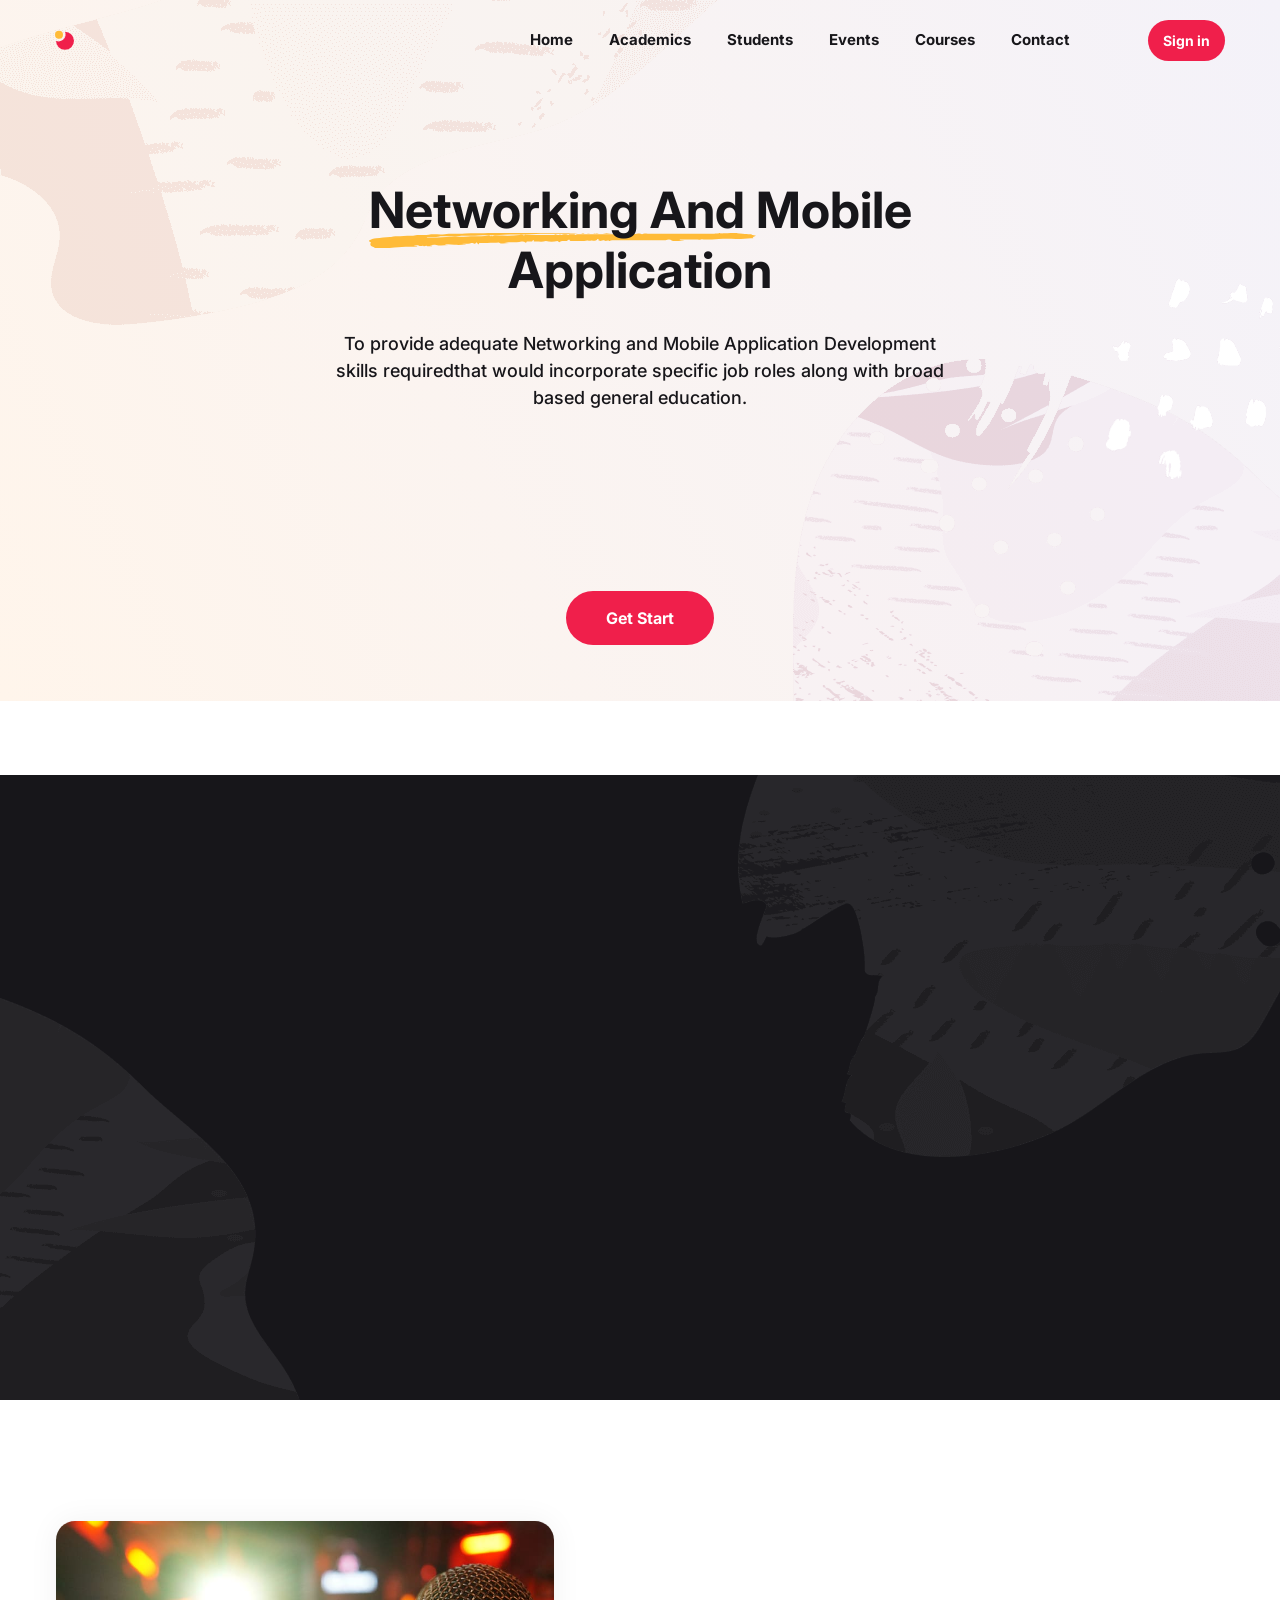
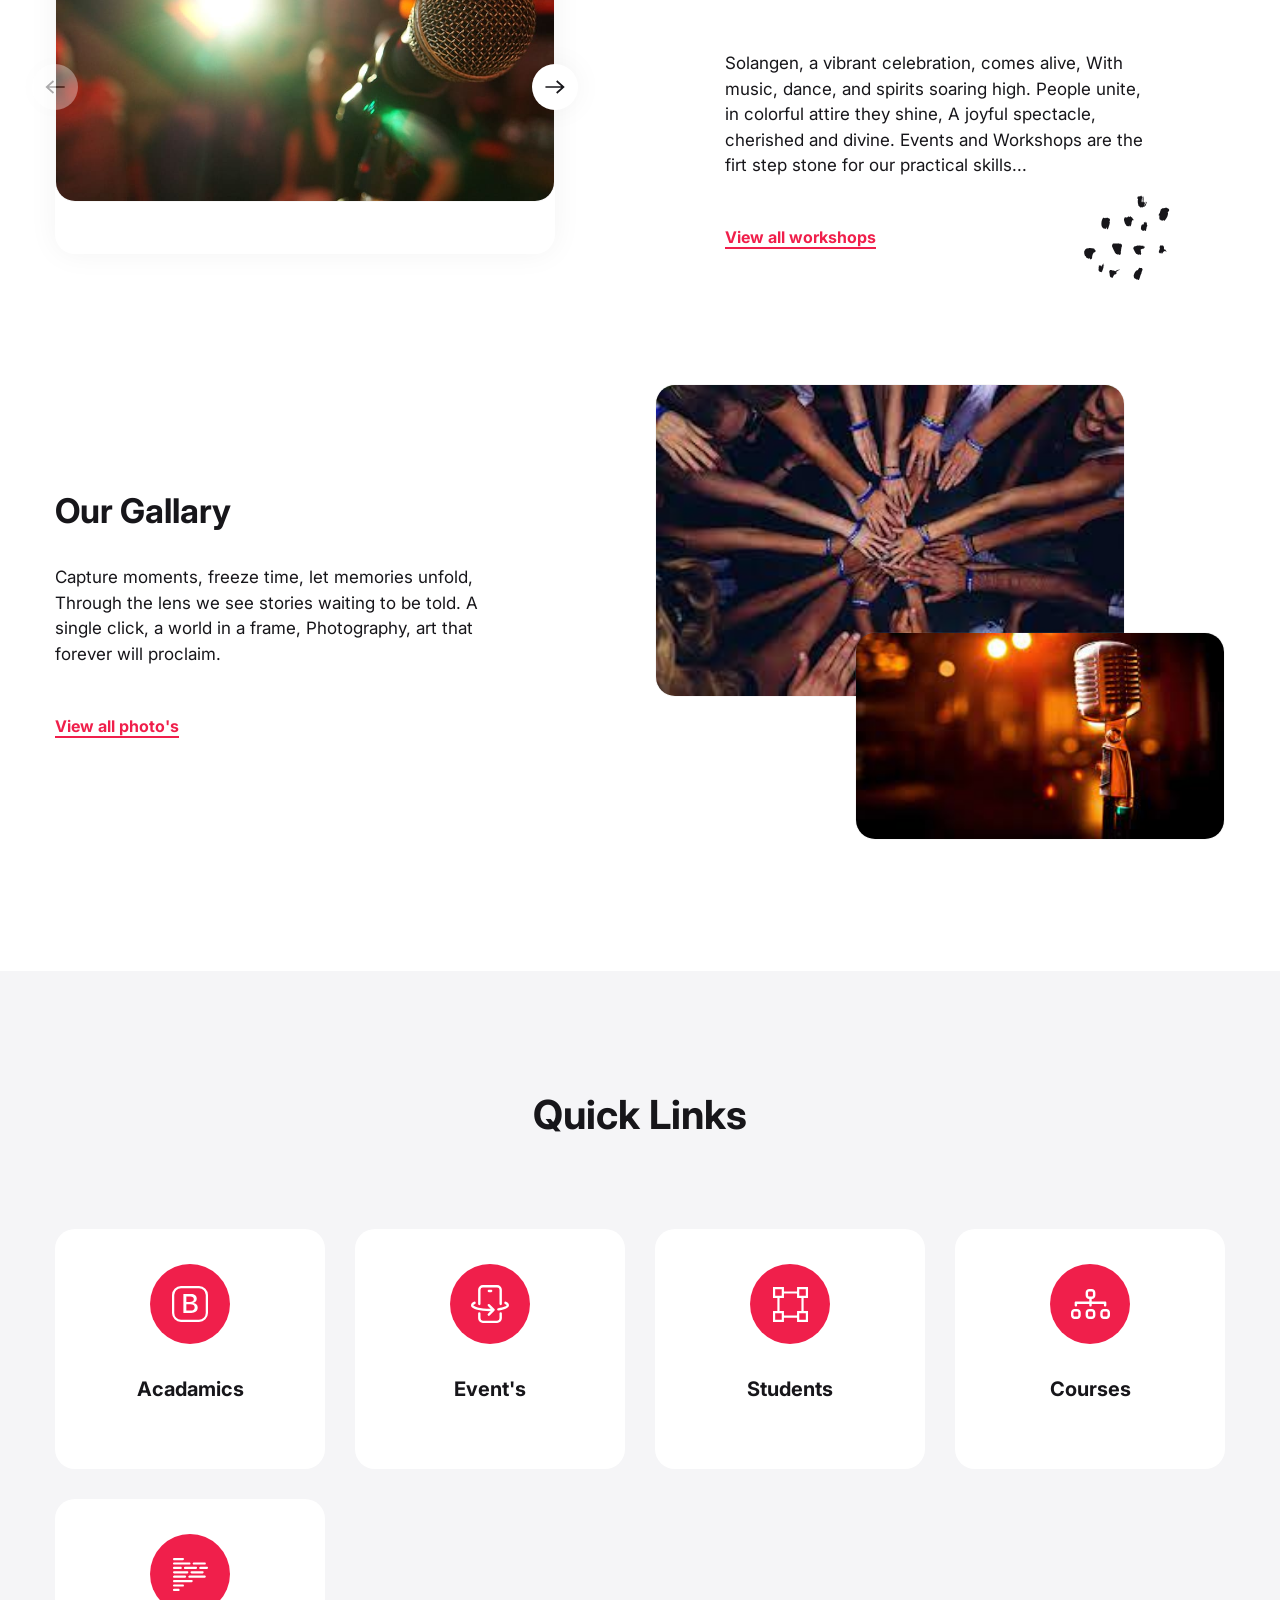
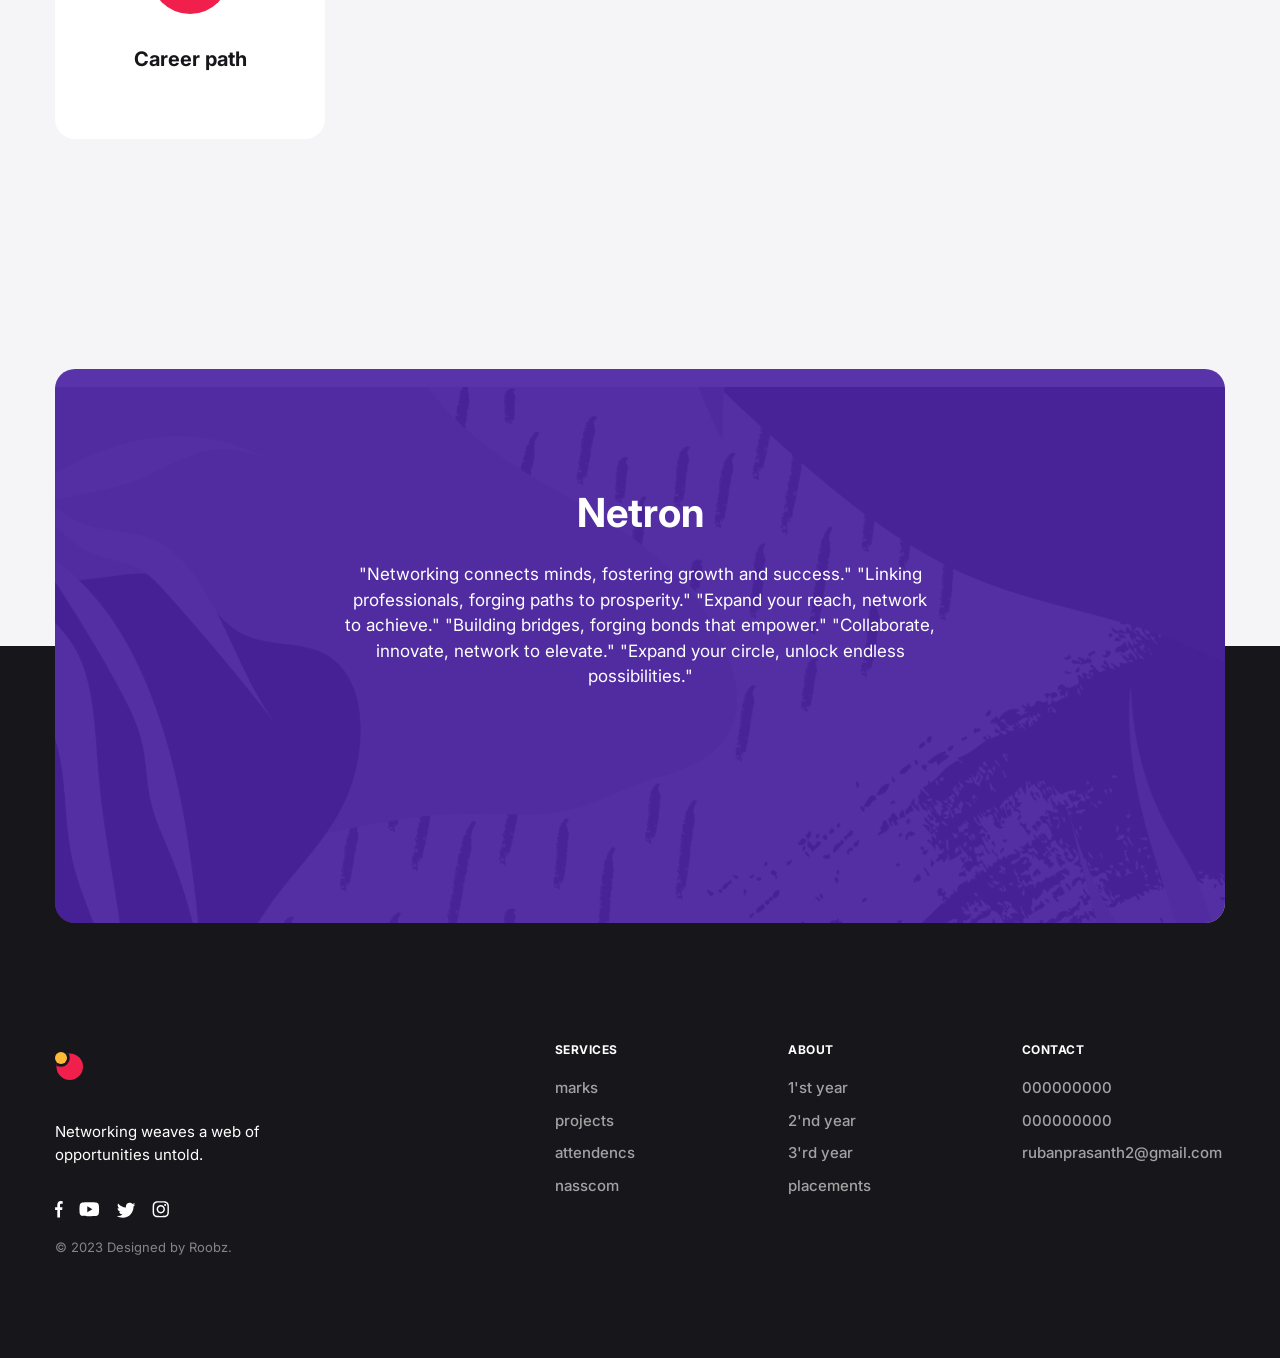
==== index.html @ 70a66afb "inoxabcxzcvnmxa" ====
<!DOCTYPE html>
<html class="no-js" lang="en">

<head>
    <meta charset="utf-8">
    <title>BVOC Netwoking And Mobile Application</title>
    <meta http-equiv="X-UA-Compatible" content="IE=edge">
    <meta name="description" content="Startbox">
    <meta name="author" content="RunWebRun">
    <meta name="viewport" content="width=device-width, initial-scale=1, shrink-to-fit=no"><!-- Favicon-->
    <link rel="icon" type="image/png" href="images/pectCk9OZKmS.png"><!-- Fonts-->
    <link rel="stylesheet" href="https://fonts.googleapis.com/css2?family=Inter:wght@400;500;700&amp;display=swap"><!-- Style-->
    <!-- build:css -->
    <link rel="stylesheet" href="css/tme1SBARgAW6.css">
    <link rel="stylesheet" href="css/8wA2dbNSv1UK.css">
    <link rel="stylesheet" href="css/syjis65sjqoK.css"><!-- endbuild -->
    <!-- jQuery-->
    <script src="js/VUgJ67KH2ro6.js"></script>
</head>

<body>
    <!-- Header-->

    <!-- Navbar top-->
    <nav class="navbar navbar-expand-lg navbar-top  navbar-fixed navbar-opaque">
        <div class="container"><a class="navbar-brand" href="index.html"><svg xmlns="http://www.w3.org/2000/svg" width="124" height="30" fill="none" class="dark">
                    <path fill="#fff" d="M41.155 11.638c-.057-.573-.3-1.018-.732-1.335-.43-.318-1.015-.476-1.754-.476-.502 0-.926.07-1.271.213-.346.137-.611.329-.796.575-.18.246-.27.526-.27.838-.01.26.045.488.164.682.123.194.29.362.504.504.213.138.46.258.739.362.279.1.577.185.895.256l1.306.313a9.21 9.21 0 0 1 1.748.568c.53.236.99.528 1.377.873.389.346.69.753.902 1.222.218.469.33 1.006.334 1.612-.005.89-.232 1.662-.682 2.316-.445.648-1.089 1.152-1.931 1.512-.839.355-1.85.533-3.033.533-1.174 0-2.197-.18-3.068-.54-.867-.36-1.544-.892-2.032-1.598-.483-.71-.736-1.588-.76-2.635h2.976c.033.488.173.895.42 1.222a2.33 2.33 0 0 0 1 .731c.422.161.898.242 1.428.242.521 0 .973-.076 1.357-.227.388-.152.689-.363.902-.633.213-.27.32-.58.32-.93 0-.327-.098-.601-.292-.824-.19-.222-.468-.412-.838-.568a8.524 8.524 0 0 0-1.342-.426l-1.584-.398c-1.226-.298-2.195-.764-2.905-1.399s-1.063-1.49-1.058-2.564c-.005-.88.23-1.65.703-2.308.478-.658 1.134-1.172 1.967-1.541.834-.37 1.78-.554 2.841-.554 1.08 0 2.022.184 2.827.554.81.369 1.44.883 1.89 1.54.45.659.681 1.421.695 2.288h-2.947Zm10.96-.547v2.273h-6.57V11.09h6.57Zm-5.078-2.614h3.026v10.17c0 .28.042.498.128.654a.704.704 0 0 0 .355.32c.156.061.336.092.54.092.142 0 .284-.012.426-.035.142-.029.25-.05.326-.064l.476 2.251a8.515 8.515 0 0 1-.639.163 5.126 5.126 0 0 1-1.001.121c-.73.029-1.369-.069-1.918-.291a2.677 2.677 0 0 1-1.271-1.037c-.303-.469-.452-1.06-.448-1.776V8.478Zm10.16 13.729c-.696 0-1.316-.12-1.86-.362a2.996 2.996 0 0 1-1.293-1.087c-.313-.483-.47-1.084-.47-1.804 0-.606.112-1.115.335-1.527.222-.412.525-.743.909-.994.383-.251.819-.44 1.307-.568a9.96 9.96 0 0 1 1.548-.27 39.213 39.213 0 0 0 1.534-.185c.388-.062.67-.151.845-.27.175-.118.263-.293.263-.525v-.043c0-.45-.142-.798-.426-1.044-.28-.246-.677-.37-1.193-.37-.545 0-.978.121-1.3.363a1.666 1.666 0 0 0-.64.895l-2.797-.227a3.802 3.802 0 0 1 .837-1.72c.417-.487.955-.861 1.613-1.121.663-.266 1.43-.398 2.3-.398.607 0 1.187.07 1.74.213a4.554 4.554 0 0 1 1.485.66 3.21 3.21 0 0 1 1.03 1.151c.251.464.377 1.02.377 1.669V22h-2.87v-1.513h-.085a3.08 3.08 0 0 1-.703.902 3.255 3.255 0 0 1-1.058.604c-.412.142-.888.213-1.428.213Zm.867-2.088c.445 0 .838-.088 1.178-.263.342-.18.609-.421.803-.724.194-.303.291-.647.291-1.03v-1.158a1.62 1.62 0 0 1-.39.17 7.096 7.096 0 0 1-.547.136 27.1 27.1 0 0 1-.611.106l-.554.078a3.746 3.746 0 0 0-.93.249 1.488 1.488 0 0 0-.618.462c-.147.189-.22.426-.22.71 0 .412.149.727.447.944.303.213.687.32 1.15.32ZM65.688 22V11.09h2.933v1.904h.114c.199-.677.532-1.188 1.001-1.534a2.632 2.632 0 0 1 1.62-.525 4.56 4.56 0 0 1 .951.106v2.685a3.95 3.95 0 0 0-.59-.114 5.304 5.304 0 0 0-.688-.05 2.42 2.42 0 0 0-1.193.292c-.346.19-.62.454-.824.795a2.297 2.297 0 0 0-.299 1.18V22h-3.025ZM80.22 11.09v2.274h-6.57V11.09h6.57Zm-5.078-2.613h3.025v10.17c0 .28.043.498.128.654a.704.704 0 0 0 .355.32c.157.061.337.092.54.092.142 0 .284-.012.426-.035.142-.029.251-.05.327-.064l.476 2.251a8.502 8.502 0 0 1-.64.163 5.124 5.124 0 0 1-1 .121c-.73.029-1.37-.069-1.918-.291a2.676 2.676 0 0 1-1.272-1.037c-.303-.469-.452-1.06-.447-1.776V8.478ZM82.483 22V7.455h3.025v5.468h.093c.132-.293.324-.592.575-.895.256-.307.587-.563.995-.767.411-.208.923-.312 1.533-.312a4.1 4.1 0 0 1 2.202.625c.673.412 1.21 1.034 1.612 1.868.403.828.604 1.868.604 3.118 0 1.216-.196 2.244-.59 3.082-.388.833-.918 1.466-1.59 1.896a4.084 4.084 0 0 1-2.245.64c-.587 0-1.086-.098-1.498-.292a3.101 3.101 0 0 1-1.002-.731 3.713 3.713 0 0 1-.596-.902h-.135V22h-2.983Zm2.962-5.454c0 .648.09 1.214.27 1.697.18.483.44.86.78 1.13.342.264.756.397 1.244.397.492 0 .909-.135 1.25-.405.34-.275.599-.653.774-1.136.18-.488.27-1.05.27-1.683 0-.63-.088-1.184-.263-1.662-.175-.479-.433-.853-.774-1.123s-.76-.404-1.257-.404c-.493 0-.91.13-1.25.39-.337.26-.595.63-.775 1.108-.18.478-.27 1.042-.27 1.69Zm14.625 5.667c-1.103 0-2.057-.234-2.862-.703a4.812 4.812 0 0 1-1.854-1.975c-.436-.847-.653-1.83-.653-2.947 0-1.127.217-2.112.653-2.955a4.756 4.756 0 0 1 1.854-1.974c.805-.473 1.759-.71 2.862-.71 1.103 0 2.055.237 2.855.71a4.743 4.743 0 0 1 1.861 1.974c.435.843.653 1.828.653 2.955 0 1.117-.218 2.1-.653 2.947a4.8 4.8 0 0 1-1.861 1.975c-.8.469-1.752.703-2.855.703Zm.014-2.344c.502 0 .921-.142 1.257-.426.336-.289.59-.682.76-1.179.175-.497.263-1.063.263-1.697 0-.635-.088-1.2-.263-1.698-.17-.497-.424-.89-.76-1.179-.336-.288-.755-.433-1.257-.433-.507 0-.933.145-1.278.433-.341.29-.6.682-.774 1.18-.17.497-.256 1.062-.256 1.697 0 .634.085 1.2.256 1.697.175.497.433.89.774 1.18.345.283.772.425 1.278.425Zm9.46-8.778 2.003 3.814 2.053-3.814h3.103l-3.16 5.455L116.789 22h-3.09l-2.152-3.771L109.431 22h-3.125l3.238-5.454-3.125-5.455h3.125Zm10.725 11.094c-.469 0-.871-.166-1.208-.497a1.66 1.66 0 0 1-.497-1.208c0-.464.166-.862.497-1.193a1.661 1.661 0 0 1 1.208-.497c.454 0 .852.166 1.193.497.341.331.511.73.511 1.193 0 .313-.08.6-.241.86a1.832 1.832 0 0 1-.618.617 1.627 1.627 0 0 1-.845.228Z"/>
                    <path fill="#F01F4B" d="M19 15a9 9 0 1 1-18 0l.252.099C6.919 17.317 12.439 11.576 10 6a9 9 0 0 1 9 9Z"/>
                    <circle cx="4" cy="9" r="4" fill="#FFBB38"/>
                </svg>
                <svg xmlns="http://www.w3.org/2000/svg" width="124" height="31" fill="none" class="light">
                    <path fill="#F01F4B" d="M19 15.837a9 9 0 1 1-18 0l.252.099c5.667 2.218 11.187-3.524 8.748-9.1a9 9 0 0 1 9 9Z"/>
                    <circle cx="4" cy="9.837" r="4" fill="#FFBB38"/>
                </svg>
            </a><a class="navbar-toggle order-4 popup-inline" href="#navbar-mobile-style-1"><span></span><span></span><span></span></a>
                <ul class="nav navbar-nav order-2 ms-auto nav-no-opacity">
                <li class="nav-item navbar-dropdown"><a class="nav-link" href="index.html"><span>Home</span></a></li>
                <li class="nav-item navbar-dropdown"><a class="nav-link" href="services-01.html"><span>Academics</span></a>
                    <div class="navbar-collapse-menu collapse" id="navbarCollapsePortfolio">
                        <ul class="nav navbar-nav">
                            <li class="nav-item"><a class="nav-link" href="#"><span>Time Table</span></a></li>
                            <li class="nav-item"><a class="nav-link" href="#"><span>Syllabus</span></a></li>
                            <li class="nav-item"><a class="nav-link" href="#"><span>Books</span></a></li>
                            <li class="nav-item"><a class="nav-link" href="#"><span>Assingments</span></a></li>
                            <li class="nav-item"><a class="nav-link" href="#"><span>Quiz</span></a></li>
                        </ul>
                    </div>
                </li>
                <li class="nav-item navbar-dropdown"><a class="nav-link" href="about-us.html"><span>Students</span></a></li>
                <li class="nav-item navbar-dropdown"><a class="nav-link" href="projects-01.html"><span>Events</span></a>
                    <div class="navbar-collapse-menu collapse" id="navbarCollapsePages">
                        <ul class="nav navbar-nav">
                            <li class="nav-item"><a class="nav-link" href="about-us.html"><span>Registration</span></a></li>
                            <li class="nav-item"><a class="nav-link" href="about-me.html"><span>Archeived Events</span></a></li>
                        </ul>
                    </div>
              </li>
                <li class="nav-item navbar-dropdown"><a class="nav-link" href="blog.html"><span>Courses</span></a>
                </li>
                <li class="nav-item navbar-dropdown"><a class="nav-link" href="contact-01.html"><span>Contact</span></a>
                  </li>
            </ul><!-- Button--><a class="btn d-none d-sm-inline-flex btn btn-sm btn-accent-1 ms-auto ms-lg-60 me-30 me-lg-0 order-2 order-lg-3" href="https://themes.getbootstrap.com/product/startbox-multipurpose-corporate-template/" target="_self">Sign in</a>
        </div>
    </nav><!-- Navbar mobile-->
    <div class="navbar navbar-mobile navbar-mobile-style-1 bg-white mfp-hide" id="navbar-mobile-style-1">
        <div class="navbar-wrapper">
            <div class="navbar-head"><a class="navbar-brand d-block d-md-none" href="index.html"><svg xmlns="http://www.w3.org/2000/svg" width="124" height="30" fill="none" class="dark">
                        <path fill="#fff" d="M41.155 11.638c-.057-.573-.3-1.018-.732-1.335-.43-.318-1.015-.476-1.754-.476-.502 0-.926.07-1.271.213-.346.137-.611.329-.796.575-.18.246-.27.526-.27.838-.01.26.045.488.164.682.123.194.29.362.504.504.213.138.46.258.739.362.279.1.577.185.895.256l1.306.313a9.21 9.21 0 0 1 1.748.568c.53.236.99.528 1.377.873.389.346.69.753.902 1.222.218.469.33 1.006.334 1.612-.005.89-.232 1.662-.682 2.316-.445.648-1.089 1.152-1.931 1.512-.839.355-1.85.533-3.033.533-1.174 0-2.197-.18-3.068-.54-.867-.36-1.544-.892-2.032-1.598-.483-.71-.736-1.588-.76-2.635h2.976c.033.488.173.895.42 1.222a2.33 2.33 0 0 0 1 .731c.422.161.898.242 1.428.242.521 0 .973-.076 1.357-.227.388-.152.689-.363.902-.633.213-.27.32-.58.32-.93 0-.327-.098-.601-.292-.824-.19-.222-.468-.412-.838-.568a8.524 8.524 0 0 0-1.342-.426l-1.584-.398c-1.226-.298-2.195-.764-2.905-1.399s-1.063-1.49-1.058-2.564c-.005-.88.23-1.65.703-2.308.478-.658 1.134-1.172 1.967-1.541.834-.37 1.78-.554 2.841-.554 1.08 0 2.022.184 2.827.554.81.369 1.44.883 1.89 1.54.45.659.681 1.421.695 2.288h-2.947Zm10.96-.547v2.273h-6.57V11.09h6.57Zm-5.078-2.614h3.026v10.17c0 .28.042.498.128.654a.704.704 0 0 0 .355.32c.156.061.336.092.54.092.142 0 .284-.012.426-.035.142-.029.25-.05.326-.064l.476 2.251a8.515 8.515 0 0 1-.639.163 5.126 5.126 0 0 1-1.001.121c-.73.029-1.369-.069-1.918-.291a2.677 2.677 0 0 1-1.271-1.037c-.303-.469-.452-1.06-.448-1.776V8.478Zm10.16 13.729c-.696 0-1.316-.12-1.86-.362a2.996 2.996 0 0 1-1.293-1.087c-.313-.483-.47-1.084-.47-1.804 0-.606.112-1.115.335-1.527.222-.412.525-.743.909-.994.383-.251.819-.44 1.307-.568a9.96 9.96 0 0 1 1.548-.27 39.213 39.213 0 0 0 1.534-.185c.388-.062.67-.151.845-.27.175-.118.263-.293.263-.525v-.043c0-.45-.142-.798-.426-1.044-.28-.246-.677-.37-1.193-.37-.545 0-.978.121-1.3.363a1.666 1.666 0 0 0-.64.895l-2.797-.227a3.802 3.802 0 0 1 .837-1.72c.417-.487.955-.861 1.613-1.121.663-.266 1.43-.398 2.3-.398.607 0 1.187.07 1.74.213a4.554 4.554 0 0 1 1.485.66 3.21 3.21 0 0 1 1.03 1.151c.251.464.377 1.02.377 1.669V22h-2.87v-1.513h-.085a3.08 3.08 0 0 1-.703.902 3.255 3.255 0 0 1-1.058.604c-.412.142-.888.213-1.428.213Zm.867-2.088c.445 0 .838-.088 1.178-.263.342-.18.609-.421.803-.724.194-.303.291-.647.291-1.03v-1.158a1.62 1.62 0 0 1-.39.17 7.096 7.096 0 0 1-.547.136 27.1 27.1 0 0 1-.611.106l-.554.078a3.746 3.746 0 0 0-.93.249 1.488 1.488 0 0 0-.618.462c-.147.189-.22.426-.22.71 0 .412.149.727.447.944.303.213.687.32 1.15.32ZM65.688 22V11.09h2.933v1.904h.114c.199-.677.532-1.188 1.001-1.534a2.632 2.632 0 0 1 1.62-.525 4.56 4.56 0 0 1 .951.106v2.685a3.95 3.95 0 0 0-.59-.114 5.304 5.304 0 0 0-.688-.05 2.42 2.42 0 0 0-1.193.292c-.346.19-.62.454-.824.795a2.297 2.297 0 0 0-.299 1.18V22h-3.025ZM80.22 11.09v2.274h-6.57V11.09h6.57Zm-5.078-2.613h3.025v10.17c0 .28.043.498.128.654a.704.704 0 0 0 .355.32c.157.061.337.092.54.092.142 0 .284-.012.426-.035.142-.029.251-.05.327-.064l.476 2.251a8.502 8.502 0 0 1-.64.163 5.124 5.124 0 0 1-1 .121c-.73.029-1.37-.069-1.918-.291a2.676 2.676 0 0 1-1.272-1.037c-.303-.469-.452-1.06-.447-1.776V8.478ZM82.483 22V7.455h3.025v5.468h.093c.132-.293.324-.592.575-.895.256-.307.587-.563.995-.767.411-.208.923-.312 1.533-.312a4.1 4.1 0 0 1 2.202.625c.673.412 1.21 1.034 1.612 1.868.403.828.604 1.868.604 3.118 0 1.216-.196 2.244-.59 3.082-.388.833-.918 1.466-1.59 1.896a4.084 4.084 0 0 1-2.245.64c-.587 0-1.086-.098-1.498-.292a3.101 3.101 0 0 1-1.002-.731 3.713 3.713 0 0 1-.596-.902h-.135V22h-2.983Zm2.962-5.454c0 .648.09 1.214.27 1.697.18.483.44.86.78 1.13.342.264.756.397 1.244.397.492 0 .909-.135 1.25-.405.34-.275.599-.653.774-1.136.18-.488.27-1.05.27-1.683 0-.63-.088-1.184-.263-1.662-.175-.479-.433-.853-.774-1.123s-.76-.404-1.257-.404c-.493 0-.91.13-1.25.39-.337.26-.595.63-.775 1.108-.18.478-.27 1.042-.27 1.69Zm14.625 5.667c-1.103 0-2.057-.234-2.862-.703a4.812 4.812 0 0 1-1.854-1.975c-.436-.847-.653-1.83-.653-2.947 0-1.127.217-2.112.653-2.955a4.756 4.756 0 0 1 1.854-1.974c.805-.473 1.759-.71 2.862-.71 1.103 0 2.055.237 2.855.71a4.743 4.743 0 0 1 1.861 1.974c.435.843.653 1.828.653 2.955 0 1.117-.218 2.1-.653 2.947a4.8 4.8 0 0 1-1.861 1.975c-.8.469-1.752.703-2.855.703Zm.014-2.344c.502 0 .921-.142 1.257-.426.336-.289.59-.682.76-1.179.175-.497.263-1.063.263-1.697 0-.635-.088-1.2-.263-1.698-.17-.497-.424-.89-.76-1.179-.336-.288-.755-.433-1.257-.433-.507 0-.933.145-1.278.433-.341.29-.6.682-.774 1.18-.17.497-.256 1.062-.256 1.697 0 .634.085 1.2.256 1.697.175.497.433.89.774 1.18.345.283.772.425 1.278.425Zm9.46-8.778 2.003 3.814 2.053-3.814h3.103l-3.16 5.455L116.789 22h-3.09l-2.152-3.771L109.431 22h-3.125l3.238-5.454-3.125-5.455h3.125Zm10.725 11.094c-.469 0-.871-.166-1.208-.497a1.66 1.66 0 0 1-.497-1.208c0-.464.166-.862.497-1.193a1.661 1.661 0 0 1 1.208-.497c.454 0 .852.166 1.193.497.341.331.511.73.511 1.193 0 .313-.08.6-.241.86a1.832 1.832 0 0 1-.618.617 1.627 1.627 0 0 1-.845.228Z"/>
                        <path fill="#F01F4B" d="M19 15a9 9 0 1 1-18 0l.252.099C6.919 17.317 12.439 11.576 10 6a9 9 0 0 1 9 9Z"/>
                        <circle cx="4" cy="9" r="4" fill="#FFBB38"/>
                    </svg>
                    <svg xmlns="http://www.w3.org/2000/svg" width="124" height="31" fill="none" class="light">
                        <path fill="#F01F4B" d="M19 15.837a9 9 0 1 1-18 0l.252.099c5.667 2.218 11.187-3.524 8.748-9.1a9 9 0 0 1 9 9Z"/>
                        <circle cx="4" cy="9.837" r="4" fill="#FFBB38"/>
                    </svg></a><a class="navbar-toggle popup-modal-dismiss" href="#"><span></span><span></span><span></span></a></div>
            <div class="navbar-body">
                <ul class="nav navbar-nav navbar-nav-collapse">
                    <li class="nav-item navbar-collapse"><a class="nav-link" href="#navbarCollapseHome" data-bs-toggle="collapse" role="button" aria-expanded="false" aria-controls="navbarCollapseHome"><span>Home</span></a>       </li>
                    <li class="nav-item navbar-collapse"><a class="nav-link" href="#navbarCollapsePortfolio" data-bs-toggle="collapse" role="button" aria-expanded="false" aria-controls="navbarCollapsePortfolio"><span>Acadamics</span></a>
                        <div class="navbar-collapse-menu collapse" id="navbarCollapsePortfolio">
                            <ul class="nav navbar-nav">
                                <li class="nav-item"><a class="nav-link" href="#"><span>Time Table</span></a></li>
                                <li class="nav-item"><a class="nav-link" href="#"><span>Syllabus</span></a></li>
                                <li class="nav-item"><a class="nav-link" href="#"><span>Books</span></a></li>
                                <li class="nav-item"><a class="nav-link" href="#"><span>Assingments</span></a></li>
                                <li class="nav-item"><a class="nav-link" href="#"><span>Quiz</span></a></li>
                            </ul>
                        </div>
                    </li>
                    
                    <li class="nav-item navbar-collapse"><a class="nav-link" href="#navbarCollapseServices" data-bs-toggle="collapse" role="button" aria-expanded="false" aria-controls="navbarCollapseServices"><span>Data's</span></a>
                    </li>
                    <li class="nav-item navbar-collapse"><a class="nav-link" href="#navbarCollapsePages" data-bs-toggle="collapse" role="button" aria-expanded="false" aria-controls="navbarCollapsePages"><span>Events</span></a>
                        <div class="navbar-collapse-menu collapse" id="navbarCollapsePages">
                            <ul class="nav navbar-nav">
                                <li class="nav-item"><a class="nav-link" href="about-us.html"><span>Registration</span></a></li>
                                <li class="nav-item"><a class="nav-link" href="about-me.html"><span>Archeived Events</span></a></li>
                            </ul>
                        </div>
                    </li>
                    <li class="nav-item navbar-collapse"><a class="nav-link" href="#navbarCollapseBlog" data-bs-toggle="collapse" role="button" aria-expanded="false" aria-controls="navbarCollapseBlog"><span>Courses</span></a>
                    </li>
                    <li class="nav-item navbar-collapse"><a class="nav-link" href="#navbarCollapseContact" data-bs-toggle="collapse" role="button" aria-expanded="false" aria-controls="navbarCollapseContact"><span>Contact</span></a>
                    </li>
                </ul>
            </div>
            <div class="navbar-footer">
                <!-- Contacts-->
                <ul class="list-group borderless font-size-15">
                    <li class="list-group-item">Email: <a href="mailto:help@startbox.com">bvocnmapsgcas@gmail.com</a></li>
                </ul><!-- Social-->
                <ul class="nav nav-gap-sm navbar-nav nav-social mt-30 nav-no-opacity">
                    <li class="nav-item"><a class="nav-link" href="#"><svg xmlns="http://www.w3.org/2000/svg" width="8" height="15" fill="none">
                                <path fill="currentColor" d="M5.93 3.08h1.128V.974A13.651 13.651 0 0 0 5.416.882c-1.626 0-2.74 1.096-2.74 3.11v1.853H.882v2.353h1.794v5.92h2.2v-5.92h1.721l.274-2.353H4.875v-1.62c0-.68.171-1.146 1.056-1.146Z"/>
                            </svg></a></li>
                    <li class="nav-item"><a class="nav-link" href="#"><svg xmlns="http://www.w3.org/2000/svg" width="17" height="13" fill="none">
                                <path fill="currentColor" d="M16.409 2.635a2.004 2.004 0 0 0-1.405-1.423c-1.24-.337-6.21-.337-6.21-.337s-4.971 0-6.21.337a2.004 2.004 0 0 0-1.406 1.423C.846 3.891.846 6.511.846 6.511s0 2.62.332 3.876a1.974 1.974 0 0 0 1.405 1.402c1.24.336 6.21.336 6.21.336s4.971 0 6.21-.336a1.974 1.974 0 0 0 1.406-1.402c.332-1.255.332-3.876.332-3.876s0-2.62-.332-3.876ZM7.168 8.89V4.132l4.154 2.38L7.168 8.89Z"/>
                            </svg></a></li>
                    <li class="nav-item"><a class="nav-link" href="#"><svg xmlns="http://www.w3.org/2000/svg" width="16" height="13" fill="none">
                                <path fill="currentColor" d="M13.986 3.445c.01.133.01.266.01.4 0 4.064-3.093 8.746-8.747 8.746a8.687 8.687 0 0 1-4.72-1.38c.247.029.485.038.742.038 1.437 0 2.76-.485 3.816-1.313a3.08 3.08 0 0 1-2.874-2.132 3.251 3.251 0 0 0 1.39-.057A3.075 3.075 0 0 1 1.137 4.73v-.038c.41.228.886.37 1.39.39a3.072 3.072 0 0 1-1.37-2.56c0-.571.152-1.095.418-1.552a8.738 8.738 0 0 0 6.34 3.217 3.47 3.47 0 0 1-.077-.704A3.073 3.073 0 0 1 10.912.409c.885 0 1.685.37 2.246.97A6.052 6.052 0 0 0 15.11.637a3.066 3.066 0 0 1-1.352 1.694 6.164 6.164 0 0 0 1.77-.476 6.609 6.609 0 0 1-1.542 1.59Z"/>
                            </svg></a></li>
                    <li class="nav-item"><a class="nav-link" href="#"><svg xmlns="http://www.w3.org/2000/svg" width="15" height="15" fill="none">
                                <path fill="currentColor" d="M7.504 4.13c-1.88 0-3.395 1.504-3.395 3.367s1.516 3.366 3.395 3.366 3.394-1.503 3.394-3.366c0-1.863-1.515-3.366-3.394-3.366Zm0 5.556a2.202 2.202 0 0 1-2.207-2.189A2.2 2.2 0 0 1 7.504 5.31 2.2 2.2 0 0 1 9.71 7.497a2.202 2.202 0 0 1-2.207 2.189Zm4.325-5.693a.787.787 0 0 1-.792.785.787.787 0 0 1-.792-.785c0-.433.355-.785.792-.785.437 0 .792.352.792.785Zm2.248.797c-.05-1.052-.293-1.983-1.07-2.75-.774-.769-1.713-1.009-2.774-1.061C9.14.917 5.864.917 4.771.979c-1.058.05-1.997.29-2.774 1.057-.777.768-1.016 1.7-1.07 2.751-.062 1.084-.062 4.333 0 5.417.05 1.052.293 1.983 1.07 2.751.777.768 1.713 1.008 2.774 1.06 1.093.062 4.37.062 5.462 0 1.061-.05 2-.29 2.775-1.06.774-.768 1.016-1.7 1.069-2.75.062-1.085.062-4.331 0-5.415Zm-1.412 6.577a2.225 2.225 0 0 1-1.259 1.248c-.871.343-2.94.264-3.902.264-.963 0-3.034.076-3.903-.264a2.225 2.225 0 0 1-1.259-1.248c-.345-.864-.265-2.915-.265-3.87 0-.955-.077-3.009.265-3.87a2.225 2.225 0 0 1 1.259-1.248c.872-.343 2.94-.264 3.903-.264.963 0 3.034-.076 3.902.264.58.228 1.025.67 1.259 1.248.346.864.266 2.915.266 3.87 0 .955.08 3.009-.266 3.87Z"/>
                            </svg></a></li>
                    <li class="nav-item"><a class="nav-link" href="#"><svg xmlns="http://www.w3.org/2000/svg" width="16" height="13" fill="none">
                                <path fill="currentColor" d="M2.565 3.169a.553.553 0 0 0-.178-.463L1.065 1.112V.875h4.108l3.176 6.964L11.14.875h3.917v.237l-1.131 1.084a.33.33 0 0 0-.126.317v7.968a.33.33 0 0 0 .126.317l1.104 1.084v.237H9.474v-.237l1.145-1.11c.111-.112.111-.147.111-.317v-6.44L7.546 12.1h-.43L3.411 4.016v5.417a.738.738 0 0 0 .205.62l1.488 1.805v.238H.887v-.235l1.488-1.807a.714.714 0 0 0 .19-.621V3.169Z"/>
                            </svg></a></li>
                </ul>
            </div>
        </div>
    </div><!-- Main-->
    <div class="content-wrap ">
        <div class="pt-180 pb-290 bg-linear-gradient shape-parent text-center">
            <!-- Shape-->
            <div class="shape justify-content-start"><img loading="lazy" src="images/LqJpNxXO0s6h.png" alt width="958" height="571"></div><!-- Shape-->
            <div class="shape justify-content-end align-items-end"><img loading="lazy" src="images/m0Z3PnNAF8OW.png" alt width="487" height="422"></div>
            <div class="container">
                <div class="row">
                    <div class="col-lg-8 offset-lg-2">
                        <h1 class="mb-30 px-lg-30" data-show="startbox"><span class="highlight">Networking And </span>Mobile Application</h1>
                        <p class="mb-0 fw-medium font-size-18 px-lg-70" data-show="startbox" data-show-delay="100">To provide adequate Networking and Mobile Application Development skills requiredthat
                            would incorporate specific job roles along with broad based general education.</p>
                    </div>
                </div>
            </div>
        </div>
        <div class="pb-130 mt-n180 text-center">
            <div class="container">
                <div class="text-center mt-70" data-show="startbox">
                    <!-- Button--><a class="btn btn-accent-1" href="#" target="_self">Get Start</a>
                </div>
            </div>
        </div>
        <div class="pt-120 pb-130 bg-dark shape-parent text-center">
            <!-- Shape-->
            <div class="shape justify-content-end"><img loading="lazy" src="images/otMgtpOlXvHP.png" alt width="542" height="382"></div><!-- Shape-->
            <div class="shape align-items-end"><img loading="lazy" src="images/HD85Uwc9W3iE.png" alt width="309" height="435"></div>
            <div class="container">
                <div class="row">
                    <div class="col-lg-6 offset-lg-3">
                            <h1 class="m-0 text-white" data-show="startbox">LEADERSHIP</h1>
                    </div>
                </div>
                <div class="swiper mt-75" data-swiper-slides="1" data-swiper-breakpoints="828:2, 1024:3" data-swiper-loop="true" data-swiper-gap="30" data-swiper-grabcursor="true" data-show="startbox" data-show-delay="100">
                    <div class="swiper-container">
                        <div class="swiper-wrapper">
                            <div class="swiper-slide pt-15">
                                <!-- Demo--><a class="card card-demo text-white" href="#"><span class="card-img shadow-lg rounded-bottom-4 rounded-top-3 overflow-hidden"><span class="browser-topbar browser-topbar-dark"><span></span><span></span><span></span></span><img class="w-100" loading="lazy" src="*" alt></span><span class="card-body"><span class="card-title h4">Head Of the deapartment</span></span></a>
                            </div>
                            <div class="swiper-slide pt-15">
                                <!-- Demo--><a class="card card-demo text-white" href="#"><span class="card-img shadow-lg rounded-bottom-4 rounded-top-3 overflow-hidden"><span class="browser-topbar browser-topbar-dark"><span></span><span></span><span></span></span><img class="w-100" loading="lazy" src="*" alt></span><span class="card-body"><span class="card-title h4">Faculty</span></span></a>
                            </div>
                            <div class="swiper-slide pt-15">
                                <!-- Demo--><a class="card card-demo text-white" href="#"><span class="card-img shadow-lg rounded-bottom-4 rounded-top-3 overflow-hidden"><span class="browser-topbar browser-topbar-dark"><span></span><span></span><span></span></span><img class="w-100" loading="lazy" src="*" alt></span><span class="card-body"><span class="card-title h4">Faculty</span></span></a>
                            </div>
                            <div class="swiper-slide pt-15">
                                <!-- Demo--><a class="card card-demo text-white" href="#"><span class="card-img shadow-lg rounded-bottom-4 rounded-top-3 overflow-hidden"><span class="browser-topbar browser-topbar-dark"><span></span><span></span><span></span></span><img class="w-100" loading="lazy" src="*" alt></span><span class="card-body"><span class="card-title h4">Faculty</span></span></a>
                            </div>
                            <div class="swiper-slide pt-15">
                                <!-- Demo--><a class="card card-demo text-white" href="#"><span class="card-img shadow-lg rounded-bottom-4 rounded-top-3 overflow-hidden"><span class="browser-topbar browser-topbar-dark"><span></span><span></span><span></span></span><img class="w-100" loading="lazy" src="*" alt></span><span class="card-body"><span class="card-title h4">Faculty</span></span></a>
                            </div>
                            <div class="swiper-slide pt-15">
                                <!-- Demo--><a class="card card-demo text-white" href="#"><span class="card-img shadow-lg rounded-bottom-4 rounded-top-3 overflow-hidden"><span class="browser-topbar browser-topbar-dark"><span></span><span></span><span></span></span><img class="w-100" loading="lazy" src="*" alt></span><span class="card-body"><span class="card-title h4">Faculty</span></span></a>
                            </div>
                        </div>
                    </div>
                    <div class="d-flex mt-70 justify-content-center">
                        <div class="swiper-button-prev swiper-button-position-2 swiper-button-dark shadow"><svg xmlns="http://www.w3.org/2000/svg" width="20" height="14" fill="none">
                                <path fill="currentColor" fill-rule="evenodd" d="m3.96 6.15 5.08-4.515L7.91.365.445 7l7.465 6.635 1.13-1.27L3.96 7.85h15.765v-1.7H3.96Z" clip-rule="evenodd"/>
                            </svg></div>
                        <div class="swiper-button-next swiper-button-position-2 swiper-button-dark shadow"><svg xmlns="http://www.w3.org/2000/svg" width="20" height="14" fill="none">
                                <path fill="currentColor" fill-rule="evenodd" d="m16.21 6.15-5.08-4.515 1.13-1.27L19.725 7l-7.465 6.635-1.13-1.27 5.08-4.515H.445v-1.7H16.21Z" clip-rule="evenodd"/>
                            </svg></div>
                    </div>
                </div>
            </div>
        </div>
        <div class="pt-120 pb-130">
            <div class="container">
                <div class="row align-items-center gy-90">
                    <div class="col-lg-6">
                        <!-- Slider-->
                        <div class="swiper me-lg-70 rounded-4 shadow" data-swiper-slides="1" data-swiper-effect="fade" data-show="startbox">
                            <div class="swiper-container">
                                <div class="swiper-wrapper">
                                    <div class="swiper-slide">
                                        <!-- Demo--><a class="card card-demo text-dark" href="#"><span class="card-img rounded-4 overflow-hidden no-transform"><img class="w-100" loading="lazy" src="images/i1.jpg" alt></span></a>
                                    </div>
                                    <div class="swiper-slide">
                                        <!-- Demo--><a class="card card-demo text-dark" href="#"><span class="card-img rounded-4 overflow-hidden no-transform"><img class="w-100" loading="lazy" src="images/i2.jpg" alt></span></a>
                                    </div>
                                    <div class="swiper-slide">
                                        <!-- Demo--><a class="card card-demo text-dark" href="#"><span class="card-img rounded-4 overflow-hidden no-transform"><img class="w-100" loading="lazy" src="images/i3.jpeg" alt></span></a>
                                    </div>
                                </div>
                            </div>
                            <div class="swiper-button-prev swiper-button-position-1 swiper-button-white shadow"><svg xmlns="http://www.w3.org/2000/svg" width="20" height="14" fill="none">
                                    <path fill="currentColor" fill-rule="evenodd" d="m3.96 6.15 5.08-4.515L7.91.365.445 7l7.465 6.635 1.13-1.27L3.96 7.85h15.765v-1.7H3.96Z" clip-rule="evenodd"/>
                                </svg></div>
                            <div class="swiper-button-next swiper-button-position-1 swiper-button-white shadow"><svg xmlns="http://www.w3.org/2000/svg" width="20" height="14" fill="none">
                                    <path fill="currentColor" fill-rule="evenodd" d="m16.21 6.15-5.08-4.515 1.13-1.27L19.725 7l-7.465 6.635-1.13-1.27 5.08-4.515H.445v-1.7H16.21Z" clip-rule="evenodd"/>
                                </svg></div>
                        </div>
                    </div>
                    <div class="col-lg-6">
                        <div class="me-lg-70 ms-lg-70">
                            <h3 class="mb-30" data-show="startbox" data-show-delay="100">Upcomming Workshops And Events</h3>
                            <p class="mb-45" data-show="startbox" data-show-delay="200">Solangen, a vibrant celebration, comes alive,
                                With music, dance, and spirits soaring high.
                                People unite, in colorful attire they shine,
                                A joyful spectacle, cherished and divine. Events and Workshops are the firt step stone for our practical skills...</p>
                            <div data-show="startbox" data-show-delay="300">
                                <!-- Button--><a class="btn btn-accent-1 btn-link btn-clean" href="#" target="_self">View all workshops</a>
                            </div>
                        </div>
                    </div>
                </div>
            </div>
            <div class="container mt-130">
                <div class="row align-items-center gy-90">
                    <div class="col-lg-5">
                        <h3 class="mb-30" data-show="startbox">Our Gallary</h3>
                        <p class="mb-45" data-show="startbox" data-show-delay="100">Capture moments, freeze time, let memories unfold,
                            Through the lens we see stories waiting to be told.
                            A single click, a world in a frame,
                            Photography, art that forever will proclaim.</p>
                        <div data-show="startbox" data-show-delay="200">
                            <!-- Button--><a class="btn btn-accent-1 btn-link btn-clean" href="#" target="_self">View all photo's</a>
                        </div>
                    </div>
                    <div class="col-lg-7">
                        <div class="position-relative shape-parent mx-lg-100 me-70">
                            <!-- Shape-->
                            <div class="shape justify-content-end mt-n40 me-n45 text-dark" data-jarallax-element="40"><svg xmlns="http://www.w3.org/2000/svg" width="86" height="85" fill="none">
                                    <path fill="currentColor" fill-rule="evenodd" d="M80.607 25.302h-.731c-.226-.173-.001-.45-.172-.65l-.504-.027c-.167.343-.285.84-.879.676-.227-.053-.046-.348-.21-.422-.347-.114-.584.077-.907.254-.42-.59-1.186-.73-1.697-1.258-.1-.406.078-.86-.237-1.256-.098-.124-.065-.51.054-.622.365-.345-.077-.698.04-.933.174-.349.036-.625.104-.894-.314-.13-.425.038-.63.253-.04-.83-.174-1.579.258-2.307l.6-.066c-.1-.364.243-.63.229-.99-.022-.594.163-1.13.465-1.615.253-.406.211-.834.218-1.28l1.073-.983.152.127c.157-.13.313-.354.512-.404.274-.068.46-.357.808-.258.244.07.524.018.787.012.22-.006.457.02.657-.05.26-.091.482-.348.74-.382.48-.064.976-.018 1.505-.018.265.504.846.624 1.31.83.569.254.838.693 1.017 1.168.181.485-.133.986-.361 1.41-.293.542-.673 1.05-1.197 1.406.381.613.73 1.2.226 1.884-.145 1.987-1.385 3.497-2.272 5.156-.235.44-.811.645-.958 1.239ZM6.124 63.859l.2-.241c-.055-.176-.234-.095-.36-.16-.208-.154.062-.442-.176-.629-.076.008-.218-.02-.272.037-.69.724-.816.423-1.428-.124-.073-.065-.11-.066-.212-.075-1.41-.123-1.957-.674-2.116-2.064-.183-.023-.24.272-.5.158-.138-.456-.717-.744-.589-1.394.027-.136-.259-.333-.4-.501.542-.452-.504-1.08.147-1.519-.014-.29-.342-.342-.404-.593-.072-.29.155-.465.23-.698.258-.813.815-1.467 1.217-2.2.34-.62 1.097-.881 1.679-1.217.313.061.413.336.628.463l.202-.513.382.556c.306-.2.094-.472.254-.687h1.54l.422.422c.538-.521.997-.108 1.481.198.64-.648 1.292.338 1.951-.031.283.312.71.472.642.985-.007.056.055.173.094.177.765.078.695.83.992 1.26-.188.468-.538.834-.912 1.182-.082.076-.16.227-.24.228-1.004.004-1.045.951-1.488 1.5-.384.476-.527 1.072-.688 1.632a6.994 6.994 0 0 0-.282 1.705c-.02.637.015 1.427-.876 1.687-.158.046-.277.247-.401.388-.213.24-.446.2-.717.068ZM28.791 48.175c.375-.162.764-.302 1.22-.281.863.038 1.732.048 2.594-.004.43-.026.873.038 1.24.134.292.076.487-.355.722-.03.192.266.498.06.729.145.26.096.48.338.823.165.154-.065-.1-.417.25-.389.683.047.284.933.853 1.1.04-.117.087-.247.136-.386.179-.035.294.15.302.22.067.57.38 1.09.316 1.682-.024.213-.056.399-.158.614-.3.635-.575 1.322-.501 2.037.045.44-.318.716-.269 1.153.043.373.203.828-.204 1.146 0 .677-.04 1.357.01 2.03.066.892-.457 1.422-1.069 1.907-.09.071-.286.01-.422.01-.17-.374-.371-.708-.355-1.285-.207.405-.312.65-.527.839-.294.258-.55.336-.86.05-.129-.12-.215-.304-.446-.285-.649.055-1.11-.301-1.486-.76-.36-.437-.916-.683-1.003-1.399-.064-.516-.52-.976-.753-1.482-.628-1.358-1.262-2.714-1.826-4.097-.273-.667.01-1.34.268-1.973.119-.29.271-.564.416-.86ZM22.87 33.667c-.033-.41.06-.85-.114-1.041-.289-.314.338-.508-.03-.75-.578.446-.551 1.28-1.089 1.752-.38-.165-.752-.343-.935-.614-.308-.053-.35.146-.545.231-.58-.324-1.286-.583-1.708-1.165-.535-.738-1.039-1.526-1.035-2.503.002-.452.038-.907-.006-1.355-.147-1.477.306-2.843.75-4.21.185-.571.492-1.088.854-1.553.257-.158.523-.053.846-.092l.467.467c.316.04.37-.405.669-.46.183-.032.253.125.368.22l.256-.233.139.402c.052.074.092.052.161-.03.507-.603 1.194-.633 1.918-.574.461.296.731.811 1.393.971.682.165.961 1.277.647 1.96-.257.559-.57 1.073-.122 1.704.125.175.104.552.004.769-.277.594-.22 1.251-.43 1.854-.196.561-.31 1.152-.53 1.702-.067.167-.147.312-.157.5-.037.7-.447 1.247-.786 1.818-.216.365-.592.214-.985.23ZM50.532 50.867l.24.205.16-.439c.703.3 1.275-.207 1.916-.326.254-.048 1.214-.208 1.462-.185.07.007.176.064.203.037.301-.309.693-.158 1.036-.236.295-.068.555.397.834.02.56.463 1.216.132 1.823.212.37.049.75.01 1.118.01l.326.325c-.083.15-.3.238-.205.485.318.22.713-.004 1.054.139.315.277.478.572.109.93-.08.078-.206.146-.232.241-.244.883-1.007.922-1.7 1.035-.712.114-1.323.44-1.877.687-.293.772.149 1.372.162 2.026.013.61-.145 1.24.199 1.834.081.142.137.478-.076.621-.352.24-.316.776-.722.925-.182.067-.401.022-.615-.139-.204-.153-.027-.477-.32-.524-.23-.036-.34.146-.442.284-.171.231-.42.214-.607.152-.257-.085-.478-.277-.715-.423-.337.403-.592-.064-.762-.169-.236-.144-.51-.26-.723-.446-.226-.197-.426-.424-.642-.633a.833.833 0 0 1-.26-.462c-.03-.143-.179-.189-.044-.418.144-.247-.303-.054-.398-.317-.381-1.048-1.051-1.962-1.473-2.998a.843.843 0 0 1-.035-.616c.221-.735.55-1.395 1.206-1.837ZM54.604 84.51c-.975-.056-.975-.056-1.134-1.114-.564.526-.564.526-1.137.676-.161-.428-.384-.845-.984-.705-.082.02-.205-.057-.282-.121-.45-.381-.624-.994-1.119-1.34.024-.732-.473-1.449-.203-2.155.286-.75.358-1.557.768-2.28.502-.884 1.043-1.717 1.813-2.458.416.041.858.02 1.096-.462l.261.232c.735-.738.922-1.884 1.828-2.464.357-.171.568.287.825.194.337-.122.557.307.871.104.273-.177.557-.074.808-.05.262.344-.377.498-.104.81.202.042.307-.32.58-.106.159.745-.103 1.419-.386 2.133-.307.774-.735 1.539-.697 2.418.014.316-.204.524-.32.772-.345.729-.587 1.49-.864 2.24-.347.944-.451 1.976-1.014 2.857-.179.279-.387.515-.606.819ZM47.369 22.139c.195-.227-.03-.502.2-.66.324-.053.572.193.55.403-.085.78.432 1.132.934 1.524.148.114.268.262.401.396.207.461-.109.823-.233 1.222-.168.118-.353.046-.532.047-.18-.096 0-.493-.387-.433-.254.088-.35.462-.352.574a3.744 3.744 0 0 1-.487 1.842c.326.704-.208 1.307-.234 1.974-.027.706-.382 1.275-.852 1.79-.199.217-.415.087-.62.168.015-.387-.463-.509-.214-1.146-.407.444-.39.913-.765.881-.602-.05-1.297-.03-1.765-.33-.452-.291-1.258-.416-1.203-1.256a.255.255 0 0 0-.09-.184c-.863-.67-.928-1.721-1.252-2.64-.26-.737-.481-1.485-.477-2.291.001-.45.464-.787.215-1.227.252-.4.719-.59.792-1.172.917.755 1.82-.173 2.694.093.2-.099.12-.283.206-.41.151-.144.353-.007.347-.005.377-.135.166-.44.416-.482.122.072.084.193.092.312.23.265.566.014.83.156l.396.397c.386-.247.455-.685.655-1.097.273.145.41.336.382.662-.03.333-.05.681.353.892ZM53.912.885c.137.215.056.397.23.471.233-.243.007-.575.14-.86l.398-.04v1.088c.209-.643 1.139-.417 1.25-1.082.172.265.432.238.692.215.229-.158 0-.435.166-.62.241-.095.497-.046.757-.029.177.235.042.506.087.758.245.261.461.567.853.642-.112.184.034.478-.027.539-.272.273-.044.743-.454.96-.38.202.073.748-.326.986.433.474-.202.885-.073 1.381.117.451.025.957.025 1.41.2.1.213-.068.316-.106.3-.018.005.344.227.387.049-.033.129-.057.15-.107.277-.657.569-1.32.386-2.057-.192-.772-.24-.78.066-1.749.087-.275-.439-.367-.082-.641.198-.152-.076-.536.252-.685-.133-.233-.169-.52-.393-.702.043-.12.137-.128.247-.135.345-.019.564.128.636.467.061.285-.104.592.089.868.138.197-.102.468.13.668.056.047.056.277.001.319-.382.295-.075.545-.018.844.055.292.089.62-.108.96-.243.418-.07.888.116 1.34.104.255.33.106.434.261-.304.375-.178.8-.171 1.18.121.137.321.106.323.081.036-.337.464-.632.121-1.01.295-.26.502-.682 1.064-.53a4.844 4.844 0 0 1-.208.735c-.084.235-.224.445-.188.71.043.306-.328.484-.23.81.1.336-.186.364-.38.514-.196.15.044.561-.277.732.184.161.376.06.565.086.191-.253.054-.611.37-.873.466-.384.401-.446.692-1.547.105-.4.309-.774.479-1.186.521.38.44.872.242 1.344-.164.396-.251.814-.383 1.2-.123.362-.058.9-.56 1.127-.34.153-.276.67-.648.83-.123-.13-.238-.293-.537-.149l.424.526c-.3.181-.559.146-.776-.14-.388.604-1.206.419-1.613.912-.354-.01-.436-.319-.67-.468l-.138.401c-.153.105-.3-.35-.503.01-.058.104-.43.089-.633.036-.159-.042-.293-.215-.416-.349-.176-.192-.438.004-.626-.14.249-.37-.061-.61-.182-.878-.173-.386-.773-.014-.96-.62-.009-.05.32-.133.2-.306-.434-.635-.22-1.47-.665-2.1-.036-.05.023-.163-.011-.219-.238-.394.612-.781.005-1.17 0-.414-.104-.864.024-1.235.198-.573.194-1.14.2-1.721 0-.07-.024-.14-.041-.235-.221-.037-.275.183-.388.285-.08.07.05.287-.238.321-.006-.943-.157-1.89.566-2.715ZM31.878 76.44c-.009.193-.008.303.1.374.312.192.375-.418.7-.184.078.025.1.08.049.13-.258.259-.646.557-.308.914.39.412-.237.565-.115.866-.355.097-.64.521-1.074.235-.089-.06-.144-.176-.373-.12-.918.724-1.463 1.812-1.883 2.933-.143.385-.395.592-.598.88-1.34-.906-1.34-.906-1.83-.683-.412-.555-.83-1.114-.765-1.87.027-.314-.068-.565-.233-.809.388-.478.065-.938-.107-1.346-.217-.512-.024-1.023-.144-1.519-.015-.063-.1-.108-.172-.178.31-.492.44-1.104 1.035-1.5.501.098 1.093-.157 1.664.126.548.273 1.176.248 1.744.42.525.16.998.492 1.529.765.479-.099.762-.541 1.124-.857.683-.035 1.355-.284 1.773-.653.562-.117 1.181.159 1.71-.26l.456.594c-.926-.196-.877-.088-2.152.5-.787.36-1.268 1.144-2.13 1.242ZM62.335 27.374l.07-.617c.07-.102.109-.082.18.002.116.14.263.236.248.466-.026.413.006.829-.01 1.242-.014.335.009.661.233.92.333.385.172.832.236 1.23-.455.408-.618.875-.726 1.442-.111.578-.09 1.196-.397 1.752-.127.23-.02.588-.02.877-.237.243-.508.442-.557.789h-.47c-.244-.244.008-.582-.16-.85-.176-.077-.389-.124-.383.153.006.297-.523.302-.11.765-.81-.172-1.397-.402-1.955-.286-.33-.042-.123-.361-.412-.484-.801-.34-1.105-.96-1.159-1.782-.064-.997.18-1.929.457-2.865.213-.715.598-1.153 1.41-1.217.736-.059 1.06-.51 1.078-1.27.007-.297 0-.594 0-.88.229-.163.228.13.342.126.3.133.397-.383.726-.178.197.144-.064.43.14.602.048-.029.142-.057.142-.087.006-.328.34-.554.266-.917-.02-.098.178-.087.288-.091.21.122.116.327.127.499.013.183.003.367.003.487.108.197.236.12.413.172ZM76.219 53.438l-.478-.177c-.075-.177-.007-.284.09-.411.177-.228.19-.48-.05-.685-.445-.381-.37-.695.012-1.11.21-.23.38-.62.174-1.031.207-.309.451.182.562.075.27-.262.564-.132.846-.156.261-.022.526-.005.79-.005h.823c.25.325.587.635.747 1.018.116.275.23.59.31.895.094.356-.428.503-.123.883.17.213.078.635.105.963.523.428 1.41.124 1.754.897l-.185.184c.123.186.44.172.507.493.035.17.082.517.342.626l-.268.558c-.047-.028-.136-.053-.14-.088-.018-.147.03-.315-.025-.443s-.201-.217-.306-.322c-.178.063-.097.242-.17.373-.255-.04-.545-.435-.753.13l-.2-.526c-.162.015-.405-.036-.503.06-.496.486-1.102.9-1.358 1.575-.197.516-.606.786-.96 1.15-.342-.222-.326-.494-.174-.685.192-.244.193-.452.052-.761-.206.228-.447.409-.567.65-.135.276-.234.521-.587.5-.227-.263-.024-.59-.129-.857-.292-.008-.167.187-.21.31-.276.195-.552.173-.755-.11-.165-.23-.226-.529-.483-.704-.19-.13-.158-.377-.096-.512.311-.672.428-1.404.641-2.103.121-.398.366-.492.765-.654ZM17.405 76.827c-.226.005-.258-.251-.454-.31l.232-.258a.244.244 0 0 0-.28-.11c-.255.072-.319.41-.628.452-.327-.02-.487-.358-.777-.506-.742-.378-1.162-1.83-.91-2.659.198-.643.19-1.276-.066-1.998.021-.102.206-.001.327-.073.254-.326-.03-.584-.153-.868.08-.318.41-.421.547-.685.335.281.634.425 1.095.257.405-.148.58.323.838.54l-.199.248c.29.24.434.007.562-.154.243-.302.159-.826.704-.944.175-.038.058-.337.072-.515.026-.349.227-.507.524-.566.32.161.004.53.27.688.522-.381.287-1.236 1.033-1.595-.211.738-.453 1.388-.574 2.06-.122.676-.801 1.211-.485 2.085.432-.862.658-1.71.96-2.538a2.16 2.16 0 0 1-.122 1.344c-.373.897-.62 1.847-.926 2.772-.165.494-.326.992-.53 1.47-.054.13-.13.235-.155.39-.13.811-.18.877-.905 1.473Z" clip-rule="evenodd"/>
                                </svg></div><!-- Demo--><a class="card card-demo text-dark" href="#"><span class="card-img rounded-4 overflow-hidden no-transform"><img class="w-100" loading="lazy" src="images/grp.jpeg" alt></span></a>
                        </div>
                        <div class="position-relative shape-parent mt-n65 ms-lg-300 ms-150">
                            <!-- Demo--><a class="card card-demo text-dark" href="#"><span class="card-img rounded-4 overflow-hidden no-transform"><img class="w-100" loading="lazy" src="images/i3.jpeg" alt></span></a>
                        </div>
                    </div>
                </div>
            </div>
        </div>
        <div class="pt-120 pb-130 bg-gray-light footerPrev">
            <div class="container">
                <h2 class="text-center mb-90" data-show="startbox">Quick Links</h2><!-- Isotope-->
                <div class="isotope mb-100">
                    <div class="row isotope-grid g-30">
                        <div class="isotope-item col-12 col-md-6 col-lg-3" data-show="startbox" >
                            <!-- Service box-->
                            <div class="service-box lift position-relative rounded-4 bg-white text-center service-box-sm">
                                <!-- Circle icon-->
                                <div class="circle-icon text-white bg-accent-1 mb-30"><svg xmlns="http://www.w3.org/2000/svg" width="36" height="36" fill="none">
                                        <path fill="currentColor" d="M11.39 27h7.818c4.06 0 6.498-2.043 6.498-5.391 0-2.48-1.712-4.311-4.284-4.577v-.224c1.872-.316 3.335-2.093 3.335-4.086 0-2.925-2.149-4.748-5.72-4.748H11.39V27Zm2.954-10.969v-5.55h4.005c2.189 0 3.47 1.028 3.47 2.783 0 1.804-1.36 2.767-3.97 2.767h-3.505Zm0 8.465v-6.131h4.1c2.78 0 4.245 1.041 4.245 3.033 0 2.015-1.41 3.098-4.075 3.098h-4.27Z"/>
                                        <path fill="#fff" d="M0 9a9 9 0 0 1 9-9h18a9 9 0 0 1 9 9v18a9 9 0 0 1-9 9H9a9 9 0 0 1-9-9V9Zm9-6.75A6.75 6.75 0 0 0 2.25 9v18A6.75 6.75 0 0 0 9 33.75h18A6.75 6.75 0 0 0 33.75 27V9A6.75 6.75 0 0 0 27 2.25H9Z"/>
                                    </svg></div>
                                <h4 class="service-box-title mb-15">Acadamics</h4><a class="stretched-link" href="#"></a>
                            </div>
                        </div>
                        <div class="isotope-item col-12 col-md-6 col-lg-3" data-show="startbox" data-show-delay="100">
                            <!-- Service box-->
                            <div class="service-box lift position-relative rounded-4 bg-white text-center service-box-sm">
                                <!-- Circle icon-->
                                <div class="circle-icon text-white bg-accent-1 mb-30"><svg xmlns="http://www.w3.org/2000/svg" width="38" height="38" fill="none">
                                        <path fill="currentColor" fill-rule="evenodd" d="M26.125 2.375h-14.25A2.375 2.375 0 0 0 9.5 4.75V19a1.188 1.188 0 0 1-2.375 0V4.75A4.75 4.75 0 0 1 11.875 0h14.25a4.75 4.75 0 0 1 4.75 4.75V19a1.188 1.188 0 0 1-2.375 0V4.75a2.375 2.375 0 0 0-2.375-2.375ZM28.5 33.25a2.375 2.375 0 0 1-2.375 2.375h-14.25A2.375 2.375 0 0 1 9.5 33.25V28.5a1.188 1.188 0 0 0-2.375 0v4.75a4.75 4.75 0 0 0 4.75 4.75h14.25a4.75 4.75 0 0 0 4.75-4.75V28.5a1.188 1.188 0 0 0-2.375 0v4.75ZM4.068 18.89a1.188 1.188 0 0 0-.995-2.156c-.824.38-1.553.827-2.095 1.354-.541.537-.978 1.242-.978 2.1 0 1.296.969 2.232 1.955 2.852C3 23.7 4.432 24.25 6.099 24.693c3.349.893 7.909 1.432 12.901 1.432.235 0 .468 0 .698-.005l-2.726 2.727a1.188 1.188 0 1 0 1.681 1.681l4.75-4.75a1.186 1.186 0 0 0 0-1.681l-4.75-4.75a1.188 1.188 0 1 0-1.681 1.681l2.72 2.717-.692.005c-4.845 0-9.191-.525-12.288-1.351-1.558-.416-2.734-.889-3.491-1.366-.817-.515-.846-.831-.846-.846 0-.007 0-.14.266-.403.273-.266.736-.575 1.425-.893h.002Zm30.859-2.156a1.188 1.188 0 0 0-.995 2.157c.693.318 1.154.627 1.425.895.268.261.268.394.268.401 0 .008 0 .155-.309.445-.313.29-.836.617-1.608.95-1.532.665-3.79 1.242-6.562 1.631a1.187 1.187 0 0 0 .333 2.351c2.878-.403 5.367-1.02 7.172-1.8.903-.39 1.694-.848 2.28-1.394.585-.544 1.069-1.275 1.069-2.183 0-.86-.437-1.567-.978-2.097-.542-.53-1.271-.976-2.095-1.356ZM17.813 4.75a1.188 1.188 0 0 0 0 2.375h2.375a1.188 1.188 0 0 0 0-2.375h-2.375Z" clip-rule="evenodd"/>
                                    </svg></div>
                                <h4 class="service-box-title mb-15">Event's</h4><a class="stretched-link" href="#"></a>
                            </div>
                        </div>
                        <div class="isotope-item col-12 col-md-6 col-lg-3" data-show="startbox" data-show-delay="200">
                            <!-- Service box-->
                            <div class="service-box lift position-relative rounded-4 bg-white text-center service-box-sm">
                                <!-- Circle icon-->
                                <div class="circle-icon text-white bg-accent-1 mb-30"><svg xmlns="http://www.w3.org/2000/svg" width="35" height="35" fill="none">
                                        <path fill="currentColor" d="M10.938 4.375V0H0v10.938h4.375v13.124H0V35h10.938v-4.375h13.124V35H35V24.062h-4.375V10.938H35V0H24.062v4.375H10.938Zm13.124 2.188v4.375h4.375v13.124h-4.375v4.375H10.938v-4.375H6.564V10.938h4.375V6.564h13.124Zm2.188-4.375h6.563V8.75H26.25V2.187Zm6.563 24.062v6.563H26.25V26.25h6.563ZM8.75 32.813H2.187V26.25H8.75v6.563ZM2.187 8.75V2.187H8.75V8.75H2.187Z"/>
                                    </svg></div>
                                <h4 class="service-box-title mb-15">Students</h4>
                                <a class="stretched-link" href="#"></a>
                            </div>
                        </div>
                        <div class="isotope-item col-12 col-md-6 col-lg-3" data-show="startbox" data-show-delay="300">
                            <!-- Service box-->
                            <div class="service-box lift position-relative rounded-4 bg-white text-center service-box-sm">
                                <!-- Circle icon-->
                                <div class="circle-icon text-white bg-accent-1 mb-30"><svg xmlns="http://www.w3.org/2000/svg" width="39" height="30" fill="none">
                                        <path fill="currentColor" fill-rule="evenodd" d="M14.625 3.75a3.8 3.8 0 0 1 1.07-2.652A3.61 3.61 0 0 1 18.282 0h2.438c.97 0 1.9.395 2.585 1.098a3.8 3.8 0 0 1 1.071 2.652v2.5a3.8 3.8 0 0 1-1.07 2.652A3.61 3.61 0 0 1 20.718 10v2.5h13.406c.323 0 .633.132.862.366.228.235.357.553.357.884v2.5c0 .331-.129.65-.357.884a1.204 1.204 0 0 1-.862.366c-.323 0-.633-.132-.862-.366a1.267 1.267 0 0 1-.357-.884V15H20.72v1.25c0 .331-.129.65-.357.884a1.204 1.204 0 0 1-.862.366c-.323 0-.633-.132-.862-.366a1.267 1.267 0 0 1-.357-.884V15H6.094v1.25c0 .331-.129.65-.357.884a1.204 1.204 0 0 1-.862.366c-.323 0-.633-.132-.862-.366a1.266 1.266 0 0 1-.357-.884v-2.5c0-.332.129-.65.357-.884.229-.234.539-.366.862-.366h13.406V10c-.97 0-1.9-.395-2.585-1.098a3.8 3.8 0 0 1-1.071-2.652v-2.5Zm6.094 3.75c.323 0 .633-.132.861-.366.23-.235.358-.552.358-.884v-2.5c0-.332-.129-.65-.357-.884a1.203 1.203 0 0 0-.862-.366H18.28c-.323 0-.633.132-.861.366a1.266 1.266 0 0 0-.358.884v2.5c0 .332.129.65.357.884.229.234.539.366.862.366h2.438ZM0 23.75c0-.995.385-1.948 1.07-2.652A3.61 3.61 0 0 1 3.657 20h2.438c.97 0 1.9.395 2.585 1.098A3.799 3.799 0 0 1 9.75 23.75v2.5a3.8 3.8 0 0 1-1.07 2.652A3.61 3.61 0 0 1 6.093 30H3.656c-.97 0-1.9-.395-2.585-1.098A3.8 3.8 0 0 1 0 26.25v-2.5Zm3.656-1.25c-.323 0-.633.132-.862.366a1.266 1.266 0 0 0-.357.884v2.5c0 .331.129.65.357.884.229.234.539.366.862.366h2.438c.323 0 .633-.132.862-.366.228-.235.356-.553.356-.884v-2.5c0-.331-.128-.65-.356-.884a1.204 1.204 0 0 0-.862-.366H3.656Zm10.969 1.25c0-.995.385-1.948 1.07-2.652A3.61 3.61 0 0 1 18.282 20h2.438c.97 0 1.9.395 2.585 1.098a3.799 3.799 0 0 1 1.071 2.652v2.5a3.8 3.8 0 0 1-1.07 2.652A3.61 3.61 0 0 1 20.718 30H18.28c-.97 0-1.9-.395-2.585-1.098a3.8 3.8 0 0 1-1.071-2.652v-2.5Zm3.656-1.25c-.323 0-.633.132-.861.366a1.266 1.266 0 0 0-.358.884v2.5c0 .331.129.65.357.884.229.234.539.366.862.366h2.438c.323 0 .633-.132.861-.366.23-.235.358-.553.358-.884v-2.5c0-.331-.129-.65-.357-.884a1.203 1.203 0 0 0-.862-.366H18.28Zm10.969 1.25c0-.995.385-1.948 1.07-2.652A3.61 3.61 0 0 1 32.907 20h2.438c.97 0 1.9.395 2.585 1.098A3.799 3.799 0 0 1 39 23.75v2.5a3.8 3.8 0 0 1-1.07 2.652A3.61 3.61 0 0 1 35.343 30h-2.438c-.97 0-1.9-.395-2.585-1.098a3.8 3.8 0 0 1-1.071-2.652v-2.5Zm3.656-1.25c-.323 0-.633.132-.861.366a1.266 1.266 0 0 0-.358.884v2.5c0 .331.129.65.357.884.229.234.539.366.862.366h2.438c.323 0 .633-.132.861-.366.23-.235.358-.553.358-.884v-2.5c0-.331-.129-.65-.358-.884a1.203 1.203 0 0 0-.861-.366h-2.438Z" clip-rule="evenodd"/>
                                    </svg></div>
                                <h4 class="service-box-title mb-15">Courses</h4><a class="stretched-link" href="#"></a>
                            </div>
                        </div>
                        <div class="isotope-item col-12 col-md-6 col-lg-3" data-show="startbox" data-show-delay="400">
                            <!-- Service box-->
                            <div class="service-box lift position-relative rounded-4 bg-white text-center service-box-sm">
                                <!-- Circle icon-->
                                <div class="circle-icon text-white bg-accent-1 mb-30"><svg xmlns="http://www.w3.org/2000/svg" width="35" height="33" fill="none">
                                        <path fill="currentColor" fill-rule="evenodd" d="M0 1.1C0 .808.115.528.32.322A1.09 1.09 0 0 1 1.094 0h8.75c.29 0 .568.116.773.322A1.103 1.103 0 0 1 9.844 2.2h-8.75a1.09 1.09 0 0 1-.774-.322A1.103 1.103 0 0 1 0 1.1Zm0 4.4c0-.292.115-.572.32-.778a1.09 1.09 0 0 1 .774-.322h15.312c.29 0 .569.116.774.322a1.103 1.103 0 0 1-.774 1.878H1.094a1.09 1.09 0 0 1-.774-.322A1.103 1.103 0 0 1 0 5.5Zm19.688 0c0-.292.115-.572.32-.778a1.09 1.09 0 0 1 .773-.322H31.72c.29 0 .568.116.773.322A1.103 1.103 0 0 1 31.72 6.6H20.78a1.09 1.09 0 0 1-.773-.322 1.103 1.103 0 0 1-.32-.778ZM0 9.9c0-.292.115-.572.32-.778a1.09 1.09 0 0 1 .774-.322h6.562c.29 0 .569.116.774.322a1.103 1.103 0 0 1 0 1.556 1.09 1.09 0 0 1-.774.322H1.094a1.09 1.09 0 0 1-.774-.322A1.103 1.103 0 0 1 0 9.9Zm10.938 0c0-.292.115-.572.32-.778a1.09 1.09 0 0 1 .773-.322H22.97c.29 0 .568.116.773.322A1.103 1.103 0 0 1 22.97 11H12.03a1.09 1.09 0 0 1-.773-.322 1.103 1.103 0 0 1-.32-.778Zm15.312 0c0-.292.115-.572.32-.778a1.09 1.09 0 0 1 .774-.322h6.562c.29 0 .569.116.774.322A1.103 1.103 0 0 1 33.906 11h-6.562a1.09 1.09 0 0 1-.774-.322 1.103 1.103 0 0 1-.32-.778ZM0 14.3c0-.292.115-.572.32-.778a1.09 1.09 0 0 1 .774-.322h13.125c.29 0 .568.116.773.322a1.103 1.103 0 0 1-.773 1.878H1.094a1.09 1.09 0 0 1-.774-.322A1.103 1.103 0 0 1 0 14.3Zm17.5 0c0-.292.115-.572.32-.778a1.09 1.09 0 0 1 .774-.322H29.53c.29 0 .569.116.774.322a1.103 1.103 0 0 1-.774 1.878H18.594a1.09 1.09 0 0 1-.774-.322 1.103 1.103 0 0 1-.32-.778ZM0 18.7c0-.292.115-.572.32-.778a1.09 1.09 0 0 1 .774-.322H12.03c.29 0 .569.116.774.322a1.103 1.103 0 0 1-.774 1.878H1.094a1.09 1.09 0 0 1-.774-.322A1.103 1.103 0 0 1 0 18.7Zm15.313 0c0-.292.115-.572.32-.778a1.09 1.09 0 0 1 .773-.322H31.72c.29 0 .568.116.773.322a1.103 1.103 0 0 1-.773 1.878H16.406a1.09 1.09 0 0 1-.773-.322 1.103 1.103 0 0 1-.32-.778ZM0 23.1c0-.292.115-.572.32-.778A1.09 1.09 0 0 1 1.094 22h17.5c.29 0 .568.116.773.322a1.103 1.103 0 0 1-.773 1.878h-17.5a1.09 1.09 0 0 1-.774-.322A1.103 1.103 0 0 1 0 23.1Zm0 4.4c0-.292.115-.572.32-.778a1.09 1.09 0 0 1 .774-.322h8.75c.29 0 .568.116.773.322a1.103 1.103 0 0 1-.773 1.878h-8.75a1.09 1.09 0 0 1-.774-.322A1.103 1.103 0 0 1 0 27.5Zm0 4.4c0-.292.115-.572.32-.778a1.09 1.09 0 0 1 .774-.322h4.375c.29 0 .568.116.773.322a1.103 1.103 0 0 1 0 1.556A1.09 1.09 0 0 1 5.47 33H1.094a1.09 1.09 0 0 1-.774-.322A1.103 1.103 0 0 1 0 31.9Z" clip-rule="evenodd"/>
                                    </svg></div>
                                <h4 class="service-box-title mb-15">Career path</h4>
                               <a class="stretched-link" href="#"></a>
                            </div>
                        </div>
                       
                        <div class="isotope-item col-12 col-md-6 col-lg-3" data-show="startbox" data-show-delay="600">
                            <!-- Service box-->
                            <div class="service-box lift position-relative rounded-4 bg-white text-center service-box-sm">
                                <!-- Circle icon-->
                                <div class="circle-icon text-white bg-accent-1 mb-30"><svg xmlns="http://www.w3.org/2000/svg" width="42" height="32" fill="none">
                                        <path fill="currentColor" d="M30.618 13.332H41.32a.69.69 0 0 1 .365.105c.109.068.196.165.25.28a.656.656 0 0 1-.093.71l-5.35 6.295a.677.677 0 0 1-.523.24.693.693 0 0 1-.523-.24l-5.35-6.296a.66.66 0 0 1 .157-.99.69.69 0 0 1 .365-.104ZM.68 18.668h10.702a.69.69 0 0 0 .365-.105.655.655 0 0 0 .157-.99l-5.35-6.295a.678.678 0 0 0-.523-.24.693.693 0 0 0-.523.24l-5.35 6.296a.66.66 0 0 0 .157.99.69.69 0 0 0 .365.104Z"/>
                                        <path fill="#fff" fill-rule="evenodd" d="M21 2.662c-4.224 0-8.002 1.886-10.497 4.85a1.353 1.353 0 0 1-.926.51 1.387 1.387 0 0 1-1.018-.296 1.34 1.34 0 0 1-.49-.923 1.31 1.31 0 0 1 .335-.988A16.354 16.354 0 0 1 16.021.76a16.652 16.652 0 0 1 9.195-.218 16.395 16.395 0 0 1 7.858 4.685 15.887 15.887 0 0 1 4.03 8.104h-2.768a13.302 13.302 0 0 0-4.729-7.663A13.785 13.785 0 0 0 21 2.662ZM7.664 18.668a13.258 13.258 0 0 0 3.51 6.557 13.68 13.68 0 0 0 6.535 3.714c2.493.609 5.11.514 7.55-.274a13.626 13.626 0 0 0 6.238-4.177 1.352 1.352 0 0 1 .926-.51 1.386 1.386 0 0 1 1.018.296 1.339 1.339 0 0 1 .49.924 1.31 1.31 0 0 1-.335.987 16.353 16.353 0 0 1-7.617 5.053 16.651 16.651 0 0 1-9.195.22 16.395 16.395 0 0 1-7.858-4.686 15.886 15.886 0 0 1-4.03-8.104h2.768Z" clip-rule="evenodd"/>
                                    </svg></div>
                                <h4 class="service-box-title mb-15">Skill Development</h4>
                                <a class="stretched-link" href="#"></a>
                            </div>
                        </div>
                        <div class="isotope-item col-12 col-md-6 col-lg-3" data-show="startbox" data-show-delay="700">
                            <!-- Service box-->
                            <div class="service-box lift position-relative rounded-4 bg-white text-center service-box-sm">
                                <!-- Circle icon-->
                                <div class="circle-icon text-white bg-accent-1 mb-30"><svg xmlns="http://www.w3.org/2000/svg" width="36" height="34" fill="none">
                                        <path fill="currentColor" d="M31.5 2.223c.597 0 1.169.234 1.591.651.422.417.659.983.659 1.573v17.786a2.21 2.21 0 0 1-.659 1.572 2.264 2.264 0 0 1-1.591.65H9.931A4.528 4.528 0 0 0 6.75 25.76l-4.5 4.446V4.447c0-.59.237-1.156.659-1.573a2.264 2.264 0 0 1 1.591-.65h27ZM4.5 0a4.528 4.528 0 0 0-3.182 1.302A4.42 4.42 0 0 0 0 4.447v28.442c0 .22.066.435.19.617.124.183.3.326.505.41a1.138 1.138 0 0 0 1.227-.243L8.34 27.33a2.264 2.264 0 0 1 1.59-.65H31.5a4.528 4.528 0 0 0 3.182-1.303A4.42 4.42 0 0 0 36 22.233V4.447a4.42 4.42 0 0 0-1.318-3.145A4.528 4.528 0 0 0 31.5 0h-27Z"/>
                                        <path fill="#fff" d="M6.75 7.781c0-.294.119-.577.33-.786.21-.208.497-.325.795-.325h20.25c.298 0 .584.117.796.325a1.105 1.105 0 0 1 0 1.572 1.132 1.132 0 0 1-.796.326H7.875c-.298 0-.585-.117-.795-.326a1.105 1.105 0 0 1-.33-.786Zm0 5.558c0-.294.119-.577.33-.786.21-.208.497-.325.795-.325h20.25c.298 0 .584.117.796.325a1.105 1.105 0 0 1 0 1.573 1.132 1.132 0 0 1-.796.325H7.875c-.298 0-.585-.117-.795-.325a1.105 1.105 0 0 1-.33-.787Zm0 5.559c0-.295.119-.578.33-.786.21-.209.497-.326.795-.326h11.25c.298 0 .584.117.796.326a1.105 1.105 0 0 1 0 1.572 1.132 1.132 0 0 1-.796.325H7.875c-.298 0-.585-.117-.795-.325a1.105 1.105 0 0 1-.33-.786Z"/>
                                    </svg></div>
                                <h4 class="service-box-title mb-15">Nasscomm</h4>
                                <a class="stretched-link" href="#"></a>
                            </div>
                        </div>
                        
                        <div class="isotope-item col-12 col-md-6 col-lg-3" data-show="startbox">
                            <!-- Service box-->
                            <div class="service-box lift position-relative rounded-4 bg-white text-center service-box-sm">
                                <!-- Circle icon-->
                                <div class="circle-icon text-white bg-accent-1 mb-30"><svg xmlns="http://www.w3.org/2000/svg" width="36" height="36" fill="none">
                                        <path fill="currentColor" d="M11.39 27h7.818c4.06 0 6.498-2.043 6.498-5.391 0-2.48-1.712-4.311-4.284-4.577v-.224c1.872-.316 3.335-2.093 3.335-4.086 0-2.925-2.149-4.748-5.72-4.748H11.39V27Zm2.954-10.969v-5.55h4.005c2.189 0 3.47 1.028 3.47 2.783 0 1.804-1.36 2.767-3.97 2.767h-3.505Zm0 8.465v-6.131h4.1c2.78 0 4.245 1.041 4.245 3.033 0 2.015-1.41 3.098-4.075 3.098h-4.27Z"/>
                                        <path fill="#fff" d="M0 9a9 9 0 0 1 9-9h18a9 9 0 0 1 9 9v18a9 9 0 0 1-9 9H9a9 9 0 0 1-9-9V9Zm9-6.75A6.75 6.75 0 0 0 2.25 9v18A6.75 6.75 0 0 0 9 33.75h18A6.75 6.75 0 0 0 33.75 27V9A6.75 6.75 0 0 0 27 2.25H9Z"/>
                                    </svg></div>
                                <h4 class="service-box-title mb-15">Attendence</h4>
                                <a class="stretched-link" href="#"></a>
                            </div>
                        </div>
                    </div>
                </div>
              
            </div>
        </div><!-- Call to action-->
        <div class="position-relative">
            <div class="half-section-block container position-absolute top-50 start-0 end-0" data-prev-id=".footerPrev" data-next-id=".footerNext">
                <div class="shape-parent">
                    <div class="pt-120 pb-130 px-30 position-relative rounded-4 overflow-hidden z-index-1">
                        <div class="background">
                            <div class="background-image jarallax" data-jarallax data-speed="0.8"><img class="jarallax-img" loading="lazy" src="images/K97HuIvy9S8s.jpg" alt></div>
                            <div class="background-color" style="--background-color: #481FA0; opacity: .9;"></div>
                        </div>
                        <div class="row">
                            <div class="col-lg-8 offset-lg-2 text-center">
                                <h2 class="mb-25 text-white" data-show="startbox">Netron</h2>
                                <p class="mb-50 px-lg-70 text-white" data-show="startbox" data-show-delay="100">"Networking connects minds, fostering growth and success."
                                    "Linking professionals, forging paths to prosperity."
                                    "Expand your reach, network to achieve."
                                    "Building bridges, forging bonds that empower."
                                    "Collaborate, innovate, network to elevate."
                                    "Expand your circle, unlock endless possibilities."
                                    </p>
                                <div data-show="startbox" data-show-delay="200">
                                    <!-- Button--><a class="btn btn-accent-1" href="#" target="_self">Get Start</a>
                                </div>
                            </div>
                        </div>
                    </div>
                </div>
            </div>
        </div>
    </div><!-- Footer-->
    <footer class="bg-dark text-white pt-120 pb-100 footerNext">
        <div class="container">
            <div class="row gy-50">
                <div class="col-12 col-lg-3"><a class="d-block mb-30" href="index.html"><svg xmlns="http://www.w3.org/2000/svg" width="198" height="48" fill="none">
                            <circle cx="14.737" cy="23.737" r="13.263" fill="#F01F4B"/>
                            <mask id="a" width="27" height="27" x="1" y="10" maskUnits="userSpaceOnUse" style="mask-type:alpha">
                                <circle cx="14.737" cy="23.737" r="13.263" fill="#F01F4B"/>
                            </mask>
                            <g mask="url(#a)">
                                <circle cx="5.895" cy="14.895" r="8.842" fill="#17161A"/>
                            </g>
                            <circle cx="6" cy="15" r="6" fill="#FFBB38"/>
                        </svg></a>
                    <p class="font-size-15 mb-35">Networking weaves a web of opportunities untold.</p>
                    <ul class="nav text-white align-items-center mb-20 nav-gap-md nav-no-opacity">
                        <li class="nav-item"><a class="nav-link" href="#"><svg xmlns="http://www.w3.org/2000/svg" width="8" height="17" fill="none">
                                    <path fill="currentColor" d="M6.318 2.8h1.391V.202A16.842 16.842 0 0 0 5.683.088c-2.006 0-3.38 1.353-3.38 3.837v2.287H.089v2.902h2.214v7.303h2.713V9.114H7.14l.338-2.902H5.016v-2c0-.839.21-1.413 1.302-1.413Z"/>
                                </svg></a></li>
                        <li class="nav-item"><a class="nav-link" href="#"><svg xmlns="http://www.w3.org/2000/svg" width="21" height="15" fill="none">
                                    <path fill="currentColor" d="M19.687 2.485A2.472 2.472 0 0 0 17.953.73C16.423.313 10.29.313 10.29.313s-6.133 0-7.662.416A2.473 2.473 0 0 0 .895 2.485c-.41 1.55-.41 4.782-.41 4.782s0 3.233.41 4.782c.226.855.89 1.5 1.734 1.729 1.53.415 7.662.415 7.662.415s6.132 0 7.662-.415a2.435 2.435 0 0 0 1.734-1.729c.41-1.549.41-4.782.41-4.782s0-3.232-.41-4.782ZM8.285 10.203v-5.87l5.126 2.934-5.126 2.936Z"/>
                                </svg></a></li>
                        <li class="nav-item"><a class="nav-link" href="#"><svg xmlns="http://www.w3.org/2000/svg" width="20" height="16" fill="none">
                                    <path fill="currentColor" d="M17.477 4.484c.012.165.012.329.012.493 0 5.014-3.817 10.792-10.792 10.792-2.149 0-4.145-.623-5.824-1.703.305.035.599.047.916.047a7.596 7.596 0 0 0 4.709-1.62 3.8 3.8 0 0 1-3.547-2.63c.235.034.47.058.717.058.34 0 .68-.047.998-.13A3.793 3.793 0 0 1 1.625 6.07v-.047a3.82 3.82 0 0 0 1.714.482 3.79 3.79 0 0 1-1.691-3.159c0-.704.188-1.35.517-1.914a10.781 10.781 0 0 0 7.82 3.97 4.282 4.282 0 0 1-.094-.87c0-2.09 1.691-3.793 3.793-3.793 1.092 0 2.079.458 2.771 1.198a7.466 7.466 0 0 0 2.408-.916c-.282.88-.881 1.62-1.668 2.09a7.604 7.604 0 0 0 2.184-.587 8.153 8.153 0 0 1-1.902 1.961Z"/>
                                </svg></a></li>
                        <li class="nav-item"><a class="nav-link" href="#"><svg xmlns="http://www.w3.org/2000/svg" width="17" height="17" fill="none">
                                    <path fill="currentColor" d="M8.788 4.097C6.47 4.097 4.6 5.95 4.6 8.25c0 2.298 1.87 4.153 4.188 4.153 2.318 0 4.188-1.855 4.188-4.153 0-2.3-1.87-4.153-4.188-4.153Zm0 6.853c-1.498 0-2.723-1.211-2.723-2.7 0-1.49 1.221-2.7 2.723-2.7 1.502 0 2.723 1.21 2.723 2.7 0 1.489-1.225 2.7-2.723 2.7Zm5.336-7.023a.97.97 0 0 1-.977.968.97.97 0 0 1-.976-.968c0-.535.437-.969.976-.969.54 0 .977.434.977.969Zm2.774.983c-.062-1.298-.36-2.447-1.32-3.394C14.624.569 13.465.272 12.156.207c-1.349-.076-5.39-.076-6.74 0C4.113.27 2.954.565 1.995 1.512 1.035 2.46.74 3.61.674 4.906c-.076 1.338-.076 5.346 0 6.683.063 1.298.361 2.447 1.32 3.394.959.947 2.114 1.244 3.423 1.309 1.348.076 5.39.076 6.739 0 1.308-.062 2.468-.358 3.422-1.309.956-.947 1.254-2.096 1.32-3.394.076-1.337.076-5.342 0-6.68Zm-1.742 8.114a2.745 2.745 0 0 1-1.553 1.54c-1.075.423-3.627.325-4.815.325-1.188 0-3.743.095-4.815-.325a2.746 2.746 0 0 1-1.552-1.54c-.427-1.066-.329-3.596-.329-4.774 0-1.179-.094-3.712.329-4.775a2.745 2.745 0 0 1 1.552-1.54C5.048 1.512 7.6 1.61 8.788 1.61c1.188 0 3.743-.094 4.815.325a2.745 2.745 0 0 1 1.553 1.54c.426 1.066.328 3.596.328 4.775 0 1.178.098 3.712-.328 4.774Z"/>
                                </svg></a></li>
                        
                    </ul>
                    <p class="font-size-13 text-muted m-0">© 2023 Designed by Roobz.</p>
                </div>
                <div class="col-2 d-none d-lg-block"></div>
                <div class="col-12 col-lg-7">
                    <div class="row gy-50">
                        <div class="col-6 col-md-4">
                            <h6 class="display-6 text-white mb-20">Services</h6>
                            <ul class="nav flex-column text-white nav-opacity nav-gap-sm">
                                <li class="nav-item"><a class="nav-link" href="#">marks</a></li>
                                <li class="nav-item"><a class="nav-link" href="#">projects</a></li>
                                <li class="nav-item"><a class="nav-link" href="#">attendencs</a></li>
                                <li class="nav-item"><a class="nav-link" href="#">nasscom</a></li>
                            </ul>
                        </div>
                        <div class="col-6 col-md-4">
                            <h6 class="display-6 text-white mb-20">About</h6>
                            <ul class="nav flex-column text-white nav-opacity nav-gap-sm">
                                <li class="nav-item"><a class="nav-link" href="#">1'st year</a></li>
                                <li class="nav-item"><a class="nav-link" href="#">2'nd year</a></li>
                                <li class="nav-item"><a class="nav-link" href="#">3'rd year</a></li>
                                <li class="nav-item"><a class="nav-link" href="#">placements</a></li>
                            </ul>
                        </div>
                        <div class="col-6 col-md-4">
                            <h6 class="display-6 text-white mb-20">Contact</h6>
                            <ul class="nav flex-column text-white nav-opacity nav-gap-sm">
                                <li class="nav-item"><a class="nav-link" href="tel:12023580309">000000000</a></li>
                                <li class="nav-item"><a class="nav-link" href="tel:12023580408">000000000</a></li>
                                <li class="nav-item"><a class="nav-link" href="mailto:"#">rubanprasanth2@gmail.com</a></li>
                            </ul>
                        </div>
                    </div>
                </div>
            </div>
        </div>
    </footer><!-- Vendors-->
    <!-- build:js -->
    <script src="js/q8CAtvpqAYhW.js"></script>
    <script src="js/4GQW5YAstoip.js"></script>
    <script src="js/pXl2Z75N64Un.js"></script>
    <script src="js/57s8CrsYdhDW.js"></script>
    <script src="js/DpNbW08eRhSz.js"></script>
    <script src="js/v9t9v6bKRBU9.js"></script>
    <script src="js/M1kbd3z3WwEQ.js"></script>
    <script src="js/a6hVY2zlN1GJ.js"></script>
    <script src="js/qBWiM51NhCto.js"></script>
    <script src="js/zhHCA8VZuqCB.js"></script>
    <script src="js/BrRGhf5OQFav.js"></script>
    <script src="js/SacPCQ9PBANY.js"></script>
    <script src="js/wEG2xGQqQ25q.js"></script>
    <script src="js/szDQdygrqElH.js"></script>
    <script src="js/dwlcV5nbbozN.js"></script>
    <script src="js/hobOxYhVesE5.js"></script>
    <script src="js/Qaf5dNzciMfs.js"></script>
    <script src="js/gn0TOpVb9gqj.js"></script>
    <script src="js/pazg5EZmCPS8.js"></script><!-- endbuild -->
</body>

</html>
---- css/tme1SBARgAW6.css ----
/* Magnific Popup CSS */
.mfp-bg {
  top: 0;
  left: 0;
  width: 100%;
  height: 100%;
  z-index: 1042;
  overflow: hidden;
  position: fixed;
  background: #0b0b0b;
  opacity: 0.8; }

.mfp-wrap {
  top: 0;
  left: 0;
  width: 100%;
  height: 100%;
  z-index: 1043;
  position: fixed;
  outline: none !important;
  -webkit-backface-visibility: hidden; }

.mfp-container {
  text-align: center;
  position: absolute;
  width: 100%;
  height: 100%;
  left: 0;
  top: 0;
  padding: 0 8px;
  box-sizing: border-box; }

.mfp-container:before {
  content: '';
  display: inline-block;
  height: 100%;
  vertical-align: middle; }

.mfp-align-top .mfp-container:before {
  display: none; }

.mfp-content {
  position: relative;
  display: inline-block;
  vertical-align: middle;
  margin: 0 auto;
  text-align: left;
  z-index: 1045; }

.mfp-inline-holder .mfp-content,
.mfp-ajax-holder .mfp-content {
  width: 100%;
  cursor: auto; }

.mfp-ajax-cur {
  cursor: progress; }

.mfp-zoom-out-cur, .mfp-zoom-out-cur .mfp-image-holder .mfp-close {
  cursor: -moz-zoom-out;
  cursor: -webkit-zoom-out;
  cursor: zoom-out; }

.mfp-zoom {
  cursor: pointer;
  cursor: -webkit-zoom-in;
  cursor: -moz-zoom-in;
  cursor: zoom-in; }

.mfp-auto-cursor .mfp-content {
  cursor: auto; }

.mfp-close,
.mfp-arrow,
.mfp-preloader,
.mfp-counter {
  -webkit-user-select: none;
  -moz-user-select: none;
  user-select: none; }

.mfp-loading.mfp-figure {
  display: none; }

.mfp-hide {
  display: none !important; }

.mfp-preloader {
  color: #CCC;
  position: absolute;
  top: 50%;
  width: auto;
  text-align: center;
  margin-top: -0.8em;
  left: 8px;
  right: 8px;
  z-index: 1044; }
  .mfp-preloader a {
    color: #CCC; }
    .mfp-preloader a:hover {
      color: #FFF; }

.mfp-s-ready .mfp-preloader {
  display: none; }

.mfp-s-error .mfp-content {
  display: none; }

button.mfp-close,
button.mfp-arrow {
  overflow: visible;
  cursor: pointer;
  background: transparent;
  border: 0;
  -webkit-appearance: none;
  display: block;
  outline: none;
  padding: 0;
  z-index: 1046;
  box-shadow: none;
  touch-action: manipulation; }

button::-moz-focus-inner {
  padding: 0;
  border: 0; }

.mfp-close {
  width: 44px;
  height: 44px;
  line-height: 44px;
  position: absolute;
  right: 0;
  top: 0;
  text-decoration: none;
  text-align: center;
  opacity: 0.65;
  padding: 0 0 18px 10px;
  color: #FFF;
  font-style: normal;
  font-size: 28px;
  font-family: Arial, Baskerville, monospace; }
  .mfp-close:hover,
  .mfp-close:focus {
    opacity: 1; }
  .mfp-close:active {
    top: 1px; }

.mfp-close-btn-in .mfp-close {
  color: #333; }

.mfp-image-holder .mfp-close,
.mfp-iframe-holder .mfp-close {
  color: #FFF;
  right: -6px;
  text-align: right;
  padding-right: 6px;
  width: 100%; }

.mfp-counter {
  position: absolute;
  top: 0;
  right: 0;
  color: #CCC;
  font-size: 12px;
  line-height: 18px;
  white-space: nowrap; }

.mfp-arrow {
  position: absolute;
  opacity: 0.65;
  margin: 0;
  top: 50%;
  margin-top: -55px;
  padding: 0;
  width: 90px;
  height: 110px;
  -webkit-tap-highlight-color: transparent; }
  .mfp-arrow:active {
    margin-top: -54px; }
  .mfp-arrow:hover,
  .mfp-arrow:focus {
    opacity: 1; }
  .mfp-arrow:before,
  .mfp-arrow:after {
    content: '';
    display: block;
    width: 0;
    height: 0;
    position: absolute;
    left: 0;
    top: 0;
    margin-top: 35px;
    margin-left: 35px;
    border: medium inset transparent; }
  .mfp-arrow:after {
    border-top-width: 13px;
    border-bottom-width: 13px;
    top: 8px; }
  .mfp-arrow:before {
    border-top-width: 21px;
    border-bottom-width: 21px;
    opacity: 0.7; }

.mfp-arrow-left {
  left: 0; }
  .mfp-arrow-left:after {
    border-right: 17px solid #FFF;
    margin-left: 31px; }
  .mfp-arrow-left:before {
    margin-left: 25px;
    border-right: 27px solid #3F3F3F; }

.mfp-arrow-right {
  right: 0; }
  .mfp-arrow-right:after {
    border-left: 17px solid #FFF;
    margin-left: 39px; }
  .mfp-arrow-right:before {
    border-left: 27px solid #3F3F3F; }

.mfp-iframe-holder {
  padding-top: 40px;
  padding-bottom: 40px; }
  .mfp-iframe-holder .mfp-content {
    line-height: 0;
    width: 100%;
    max-width: 900px; }
  .mfp-iframe-holder .mfp-close {
    top: -40px; }

.mfp-iframe-scaler {
  width: 100%;
  height: 0;
  overflow: hidden;
  padding-top: 56.25%; }
  .mfp-iframe-scaler iframe {
    position: absolute;
    display: block;
    top: 0;
    left: 0;
    width: 100%;
    height: 100%;
    box-shadow: 0 0 8px rgba(0, 0, 0, 0.6);
    background: #000; }

/* Main image in popup */
img.mfp-img {
  width: auto;
  max-width: 100%;
  height: auto;
  display: block;
  line-height: 0;
  box-sizing: border-box;
  padding: 40px 0 40px;
  margin: 0 auto; }

/* The shadow behind the image */
.mfp-figure {
  line-height: 0; }
  .mfp-figure:after {
    content: '';
    position: absolute;
    left: 0;
    top: 40px;
    bottom: 40px;
    display: block;
    right: 0;
    width: auto;
    height: auto;
    z-index: -1;
    box-shadow: 0 0 8px rgba(0, 0, 0, 0.6);
    background: #444; }
  .mfp-figure small {
    color: #BDBDBD;
    display: block;
    font-size: 12px;
    line-height: 14px; }
  .mfp-figure figure {
    margin: 0; }

.mfp-bottom-bar {
  margin-top: -36px;
  position: absolute;
  top: 100%;
  left: 0;
  width: 100%;
  cursor: auto; }

.mfp-title {
  text-align: left;
  line-height: 18px;
  color: #F3F3F3;
  word-wrap: break-word;
  padding-right: 36px; }

.mfp-image-holder .mfp-content {
  max-width: 100%; }

.mfp-gallery .mfp-image-holder .mfp-figure {
  cursor: pointer; }

@media screen and (max-width: 800px) and (orientation: landscape), screen and (max-height: 300px) {
  /**
       * Remove all paddings around the image on small screen
       */
  .mfp-img-mobile .mfp-image-holder {
    padding-left: 0;
    padding-right: 0; }
  .mfp-img-mobile img.mfp-img {
    padding: 0; }
  .mfp-img-mobile .mfp-figure:after {
    top: 0;
    bottom: 0; }
  .mfp-img-mobile .mfp-figure small {
    display: inline;
    margin-left: 5px; }
  .mfp-img-mobile .mfp-bottom-bar {
    background: rgba(0, 0, 0, 0.6);
    bottom: 0;
    margin: 0;
    top: auto;
    padding: 3px 5px;
    position: fixed;
    box-sizing: border-box; }
    .mfp-img-mobile .mfp-bottom-bar:empty {
      padding: 0; }
  .mfp-img-mobile .mfp-counter {
    right: 5px;
    top: 3px; }
  .mfp-img-mobile .mfp-close {
    top: 0;
    right: 0;
    width: 35px;
    height: 35px;
    line-height: 35px;
    background: rgba(0, 0, 0, 0.6);
    position: fixed;
    text-align: center;
    padding: 0; } }

@media all and (max-width: 900px) {
  .mfp-arrow {
    -webkit-transform: scale(0.75);
    transform: scale(0.75); }
  .mfp-arrow-left {
    -webkit-transform-origin: 0;
    transform-origin: 0; }
  .mfp-arrow-right {
    -webkit-transform-origin: 100%;
    transform-origin: 100%; }
  .mfp-container {
    padding-left: 6px;
    padding-right: 6px; } }
---- css/8wA2dbNSv1UK.css ----
/**
 * Swiper 8.0.7
 * Most modern mobile touch slider and framework with hardware accelerated transitions
 * https://swiperjs.com
 *
 * Copyright 2014-2022 Vladimir Kharlampidi
 *
 * Released under the MIT License
 *
 * Released on: March 4, 2022
 */

@font-face {
  font-family: 'swiper-icons';
  src: url('data:application/font-woff;charset=utf-8;base64, [base64]//wADZ2x5ZgAAAywAAADMAAAD2MHtryVoZWFkAAABbAAAADAAAAA2E2+eoWhoZWEAAAGcAAAAHwAAACQC9gDzaG10eAAAAigAAAAZAAAArgJkABFsb2NhAAAC0AAAAFoAAABaFQAUGG1heHAAAAG8AAAAHwAAACAAcABAbmFtZQAAA/gAAAE5AAACXvFdBwlwb3N0AAAFNAAAAGIAAACE5s74hXjaY2BkYGAAYpf5Hu/j+W2+MnAzMYDAzaX6QjD6/4//Bxj5GA8AuRwMYGkAPywL13jaY2BkYGA88P8Agx4j+/8fQDYfA1AEBWgDAIB2BOoAeNpjYGRgYNBh4GdgYgABEMnIABJzYNADCQAACWgAsQB42mNgYfzCOIGBlYGB0YcxjYGBwR1Kf2WQZGhhYGBiYGVmgAFGBiQQkOaawtDAoMBQxXjg/wEGPcYDDA4wNUA2CCgwsAAAO4EL6gAAeNpj2M0gyAACqxgGNWBkZ2D4/wMA+xkDdgAAAHjaY2BgYGaAYBkGRgYQiAHyGMF8FgYHIM3DwMHABGQrMOgyWDLEM1T9/w8UBfEMgLzE////P/5//f/V/xv+r4eaAAeMbAxwIUYmIMHEgKYAYjUcsDAwsLKxc3BycfPw8jEQA/[base64]/uznmfPFBNODM2K7MTQ45YEAZqGP81AmGGcF3iPqOop0r1SPTaTbVkfUe4HXj97wYE+yNwWYxwWu4v1ugWHgo3S1XdZEVqWM7ET0cfnLGxWfkgR42o2PvWrDMBSFj/IHLaF0zKjRgdiVMwScNRAoWUoH78Y2icB/yIY09An6AH2Bdu/UB+yxopYshQiEvnvu0dURgDt8QeC8PDw7Fpji3fEA4z/PEJ6YOB5hKh4dj3EvXhxPqH/SKUY3rJ7srZ4FZnh1PMAtPhwP6fl2PMJMPDgeQ4rY8YT6Gzao0eAEA409DuggmTnFnOcSCiEiLMgxCiTI6Cq5DZUd3Qmp10vO0LaLTd2cjN4fOumlc7lUYbSQcZFkutRG7g6JKZKy0RmdLY680CDnEJ+UMkpFFe1RN7nxdVpXrC4aTtnaurOnYercZg2YVmLN/d/gczfEimrE/fs/bOuq29Zmn8tloORaXgZgGa78yO9/cnXm2BpaGvq25Dv9S4E9+5SIc9PqupJKhYFSSl47+Qcr1mYNAAAAeNptw0cKwkAAAMDZJA8Q7OUJvkLsPfZ6zFVERPy8qHh2YER+3i/BP83vIBLLySsoKimrqKqpa2hp6+jq6RsYGhmbmJqZSy0sraxtbO3sHRydnEMU4uR6yx7JJXveP7WrDycAAAAAAAH//wACeNpjYGRgYOABYhkgZgJCZgZNBkYGLQZtIJsFLMYAAAw3ALgAeNolizEKgDAQBCchRbC2sFER0YD6qVQiBCv/H9ezGI6Z5XBAw8CBK/m5iQQVauVbXLnOrMZv2oLdKFa8Pjuru2hJzGabmOSLzNMzvutpB3N42mNgZGBg4GKQYzBhYMxJLMlj4GBgAYow/P/PAJJhLM6sSoWKfWCAAwDAjgbRAAB42mNgYGBkAIIbCZo5IPrmUn0hGA0AO8EFTQAA');
  font-weight: 400;
  font-style: normal;
}
:root {
  --swiper-theme-color: #007aff;
}
.swiper {
  margin-left: auto;
  margin-right: auto;
  position: relative;
  overflow: hidden;
  list-style: none;
  padding: 0;
  /* Fix of Webkit flickering */
  z-index: 1;
}
.swiper-vertical > .swiper-wrapper {
  flex-direction: column;
}
.swiper-wrapper {
  position: relative;
  width: 100%;
  height: 100%;
  z-index: 1;
  display: flex;
  transition-property: transform;
  box-sizing: content-box;
}
.swiper-android .swiper-slide,
.swiper-wrapper {
  transform: translate3d(0px, 0, 0);
}
.swiper-pointer-events {
  touch-action: pan-y;
}
.swiper-pointer-events.swiper-vertical {
  touch-action: pan-x;
}
.swiper-slide {
  flex-shrink: 0;
  width: 100%;
  height: 100%;
  position: relative;
  transition-property: transform;
}
.swiper-slide-invisible-blank {
  visibility: hidden;
}
/* Auto Height */
.swiper-autoheight,
.swiper-autoheight .swiper-slide {
  height: auto;
}
.swiper-autoheight .swiper-wrapper {
  align-items: flex-start;
  transition-property: transform, height;
}
.swiper-backface-hidden .swiper-slide {
  transform: translateZ(0);
  -webkit-backface-visibility: hidden;
          backface-visibility: hidden;
}
/* 3D Effects */
.swiper-3d,
.swiper-3d.swiper-css-mode .swiper-wrapper {
  perspective: 1200px;
}
.swiper-3d .swiper-wrapper,
.swiper-3d .swiper-slide,
.swiper-3d .swiper-slide-shadow,
.swiper-3d .swiper-slide-shadow-left,
.swiper-3d .swiper-slide-shadow-right,
.swiper-3d .swiper-slide-shadow-top,
.swiper-3d .swiper-slide-shadow-bottom,
.swiper-3d .swiper-cube-shadow {
  transform-style: preserve-3d;
}
.swiper-3d .swiper-slide-shadow,
.swiper-3d .swiper-slide-shadow-left,
.swiper-3d .swiper-slide-shadow-right,
.swiper-3d .swiper-slide-shadow-top,
.swiper-3d .swiper-slide-shadow-bottom {
  position: absolute;
  left: 0;
  top: 0;
  width: 100%;
  height: 100%;
  pointer-events: none;
  z-index: 10;
}
.swiper-3d .swiper-slide-shadow {
  background: rgba(0, 0, 0, 0.15);
}
.swiper-3d .swiper-slide-shadow-left {
  background-image: linear-gradient(to left, rgba(0, 0, 0, 0.5), rgba(0, 0, 0, 0));
}
.swiper-3d .swiper-slide-shadow-right {
  background-image: linear-gradient(to right, rgba(0, 0, 0, 0.5), rgba(0, 0, 0, 0));
}
.swiper-3d .swiper-slide-shadow-top {
  background-image: linear-gradient(to top, rgba(0, 0, 0, 0.5), rgba(0, 0, 0, 0));
}
.swiper-3d .swiper-slide-shadow-bottom {
  background-image: linear-gradient(to bottom, rgba(0, 0, 0, 0.5), rgba(0, 0, 0, 0));
}
/* CSS Mode */
.swiper-css-mode > .swiper-wrapper {
  overflow: auto;
  scrollbar-width: none;
  /* For Firefox */
  -ms-overflow-style: none;
  /* For Internet Explorer and Edge */
}
.swiper-css-mode > .swiper-wrapper::-webkit-scrollbar {
  display: none;
}
.swiper-css-mode > .swiper-wrapper > .swiper-slide {
  scroll-snap-align: start start;
}
.swiper-horizontal.swiper-css-mode > .swiper-wrapper {
  scroll-snap-type: x mandatory;
}
.swiper-vertical.swiper-css-mode > .swiper-wrapper {
  scroll-snap-type: y mandatory;
}
.swiper-centered > .swiper-wrapper::before {
  content: '';
  flex-shrink: 0;
  order: 9999;
}
.swiper-centered.swiper-horizontal > .swiper-wrapper > .swiper-slide:first-child {
  margin-inline-start: var(--swiper-centered-offset-before);
}
.swiper-centered.swiper-horizontal > .swiper-wrapper::before {
  height: 100%;
  min-height: 1px;
  width: var(--swiper-centered-offset-after);
}
.swiper-centered.swiper-vertical > .swiper-wrapper > .swiper-slide:first-child {
  margin-block-start: var(--swiper-centered-offset-before);
}
.swiper-centered.swiper-vertical > .swiper-wrapper::before {
  width: 100%;
  min-width: 1px;
  height: var(--swiper-centered-offset-after);
}
.swiper-centered > .swiper-wrapper > .swiper-slide {
  scroll-snap-align: center center;
}
.swiper-virtual .swiper-slide {
  -webkit-backface-visibility: hidden;
  transform: translateZ(0);
}
.swiper-virtual.swiper-css-mode .swiper-wrapper::after {
  content: '';
  position: absolute;
  left: 0;
  top: 0;
  pointer-events: none;
}
.swiper-virtual.swiper-css-mode.swiper-horizontal .swiper-wrapper::after {
  height: 1px;
  width: var(--swiper-virtual-size);
}
.swiper-virtual.swiper-css-mode.swiper-vertical .swiper-wrapper::after {
  width: 1px;
  height: var(--swiper-virtual-size);
}
:root {
  --swiper-navigation-size: 44px;
  /*
  --swiper-navigation-color: var(--swiper-theme-color);
  */
}
.swiper-button-prev,
.swiper-button-next {
  position: absolute;
  top: 50%;
  width: calc(var(--swiper-navigation-size) / 44 * 27);
  height: var(--swiper-navigation-size);
  margin-top: calc(0px - (var(--swiper-navigation-size) / 2));
  z-index: 10;
  cursor: pointer;
  display: flex;
  align-items: center;
  justify-content: center;
  color: var(--swiper-navigation-color, var(--swiper-theme-color));
}
.swiper-button-prev.swiper-button-disabled,
.swiper-button-next.swiper-button-disabled {
  opacity: 0.35;
  cursor: auto;
  pointer-events: none;
}
.swiper-button-prev:after,
.swiper-button-next:after {
  font-family: swiper-icons;
  font-size: var(--swiper-navigation-size);
  text-transform: none !important;
  letter-spacing: 0;
  text-transform: none;
  font-variant: initial;
  line-height: 1;
}
.swiper-button-prev,
.swiper-rtl .swiper-button-next {
  left: 10px;
  right: auto;
}
.swiper-button-prev:after,
.swiper-rtl .swiper-button-next:after {
  content: 'prev';
}
.swiper-button-next,
.swiper-rtl .swiper-button-prev {
  right: 10px;
  left: auto;
}
.swiper-button-next:after,
.swiper-rtl .swiper-button-prev:after {
  content: 'next';
}
.swiper-button-lock {
  display: none;
}
:root {
  /*
  --swiper-pagination-color: var(--swiper-theme-color);
  --swiper-pagination-bullet-size: 8px;
  --swiper-pagination-bullet-width: 8px;
  --swiper-pagination-bullet-height: 8px;
  --swiper-pagination-bullet-inactive-color: #000;
  --swiper-pagination-bullet-inactive-opacity: 0.2;
  --swiper-pagination-bullet-opacity: 1;
  --swiper-pagination-bullet-horizontal-gap: 4px;
  --swiper-pagination-bullet-vertical-gap: 6px;
  */
}
.swiper-pagination {
  position: absolute;
  text-align: center;
  transition: 300ms opacity;
  transform: translate3d(0, 0, 0);
  z-index: 10;
}
.swiper-pagination.swiper-pagination-hidden {
  opacity: 0;
}
/* Common Styles */
.swiper-pagination-fraction,
.swiper-pagination-custom,
.swiper-horizontal > .swiper-pagination-bullets,
.swiper-pagination-bullets.swiper-pagination-horizontal {
  bottom: 10px;
  left: 0;
  width: 100%;
}
/* Bullets */
.swiper-pagination-bullets-dynamic {
  overflow: hidden;
  font-size: 0;
}
.swiper-pagination-bullets-dynamic .swiper-pagination-bullet {
  transform: scale(0.33);
  position: relative;
}
.swiper-pagination-bullets-dynamic .swiper-pagination-bullet-active {
  transform: scale(1);
}
.swiper-pagination-bullets-dynamic .swiper-pagination-bullet-active-main {
  transform: scale(1);
}
.swiper-pagination-bullets-dynamic .swiper-pagination-bullet-active-prev {
  transform: scale(0.66);
}
.swiper-pagination-bullets-dynamic .swiper-pagination-bullet-active-prev-prev {
  transform: scale(0.33);
}
.swiper-pagination-bullets-dynamic .swiper-pagination-bullet-active-next {
  transform: scale(0.66);
}
.swiper-pagination-bullets-dynamic .swiper-pagination-bullet-active-next-next {
  transform: scale(0.33);
}
.swiper-pagination-bullet {
  width: var(--swiper-pagination-bullet-width, var(--swiper-pagination-bullet-size, 8px));
  height: var(--swiper-pagination-bullet-height, var(--swiper-pagination-bullet-size, 8px));
  display: inline-block;
  border-radius: 50%;
  background: var(--swiper-pagination-bullet-inactive-color, #000);
  opacity: var(--swiper-pagination-bullet-inactive-opacity, 0.2);
}
button.swiper-pagination-bullet {
  border: none;
  margin: 0;
  padding: 0;
  box-shadow: none;
  -webkit-appearance: none;
          appearance: none;
}
.swiper-pagination-clickable .swiper-pagination-bullet {
  cursor: pointer;
}
.swiper-pagination-bullet:only-child {
  display: none !important;
}
.swiper-pagination-bullet-active {
  opacity: var(--swiper-pagination-bullet-opacity, 1);
  background: var(--swiper-pagination-color, var(--swiper-theme-color));
}
.swiper-vertical > .swiper-pagination-bullets,
.swiper-pagination-vertical.swiper-pagination-bullets {
  right: 10px;
  top: 50%;
  transform: translate3d(0px, -50%, 0);
}
.swiper-vertical > .swiper-pagination-bullets .swiper-pagination-bullet,
.swiper-pagination-vertical.swiper-pagination-bullets .swiper-pagination-bullet {
  margin: var(--swiper-pagination-bullet-vertical-gap, 6px) 0;
  display: block;
}
.swiper-vertical > .swiper-pagination-bullets.swiper-pagination-bullets-dynamic,
.swiper-pagination-vertical.swiper-pagination-bullets.swiper-pagination-bullets-dynamic {
  top: 50%;
  transform: translateY(-50%);
  width: 8px;
}
.swiper-vertical > .swiper-pagination-bullets.swiper-pagination-bullets-dynamic .swiper-pagination-bullet,
.swiper-pagination-vertical.swiper-pagination-bullets.swiper-pagination-bullets-dynamic .swiper-pagination-bullet {
  display: inline-block;
  transition: 200ms transform, 200ms top;
}
.swiper-horizontal > .swiper-pagination-bullets .swiper-pagination-bullet,
.swiper-pagination-horizontal.swiper-pagination-bullets .swiper-pagination-bullet {
  margin: 0 var(--swiper-pagination-bullet-horizontal-gap, 4px);
}
.swiper-horizontal > .swiper-pagination-bullets.swiper-pagination-bullets-dynamic,
.swiper-pagination-horizontal.swiper-pagination-bullets.swiper-pagination-bullets-dynamic {
  left: 50%;
  transform: translateX(-50%);
  white-space: nowrap;
}
.swiper-horizontal > .swiper-pagination-bullets.swiper-pagination-bullets-dynamic .swiper-pagination-bullet,
.swiper-pagination-horizontal.swiper-pagination-bullets.swiper-pagination-bullets-dynamic .swiper-pagination-bullet {
  transition: 200ms transform, 200ms left;
}
.swiper-horizontal.swiper-rtl > .swiper-pagination-bullets-dynamic .swiper-pagination-bullet {
  transition: 200ms transform, 200ms right;
}
/* Progress */
.swiper-pagination-progressbar {
  background: rgba(0, 0, 0, 0.25);
  position: absolute;
}
.swiper-pagination-progressbar .swiper-pagination-progressbar-fill {
  background: var(--swiper-pagination-color, var(--swiper-theme-color));
  position: absolute;
  left: 0;
  top: 0;
  width: 100%;
  height: 100%;
  transform: scale(0);
  transform-origin: left top;
}
.swiper-rtl .swiper-pagination-progressbar .swiper-pagination-progressbar-fill {
  transform-origin: right top;
}
.swiper-horizontal > .swiper-pagination-progressbar,
.swiper-pagination-progressbar.swiper-pagination-horizontal,
.swiper-vertical > .swiper-pagination-progressbar.swiper-pagination-progressbar-opposite,
.swiper-pagination-progressbar.swiper-pagination-vertical.swiper-pagination-progressbar-opposite {
  width: 100%;
  height: 4px;
  left: 0;
  top: 0;
}
.swiper-vertical > .swiper-pagination-progressbar,
.swiper-pagination-progressbar.swiper-pagination-vertical,
.swiper-horizontal > .swiper-pagination-progressbar.swiper-pagination-progressbar-opposite,
.swiper-pagination-progressbar.swiper-pagination-horizontal.swiper-pagination-progressbar-opposite {
  width: 4px;
  height: 100%;
  left: 0;
  top: 0;
}
.swiper-pagination-lock {
  display: none;
}
/* Scrollbar */
.swiper-scrollbar {
  border-radius: 10px;
  position: relative;
  -ms-touch-action: none;
  background: rgba(0, 0, 0, 0.1);
}
.swiper-horizontal > .swiper-scrollbar {
  position: absolute;
  left: 1%;
  bottom: 3px;
  z-index: 50;
  height: 5px;
  width: 98%;
}
.swiper-vertical > .swiper-scrollbar {
  position: absolute;
  right: 3px;
  top: 1%;
  z-index: 50;
  width: 5px;
  height: 98%;
}
.swiper-scrollbar-drag {
  height: 100%;
  width: 100%;
  position: relative;
  background: rgba(0, 0, 0, 0.5);
  border-radius: 10px;
  left: 0;
  top: 0;
}
.swiper-scrollbar-cursor-drag {
  cursor: move;
}
.swiper-scrollbar-lock {
  display: none;
}
.swiper-zoom-container {
  width: 100%;
  height: 100%;
  display: flex;
  justify-content: center;
  align-items: center;
  text-align: center;
}
.swiper-zoom-container > img,
.swiper-zoom-container > svg,
.swiper-zoom-container > canvas {
  max-width: 100%;
  max-height: 100%;
  object-fit: contain;
}
.swiper-slide-zoomed {
  cursor: move;
}
/* Preloader */
:root {
  /*
  --swiper-preloader-color: var(--swiper-theme-color);
  */
}
.swiper-lazy-preloader {
  width: 42px;
  height: 42px;
  position: absolute;
  left: 50%;
  top: 50%;
  margin-left: -21px;
  margin-top: -21px;
  z-index: 10;
  transform-origin: 50%;
  box-sizing: border-box;
  border: 4px solid var(--swiper-preloader-color, var(--swiper-theme-color));
  border-radius: 50%;
  border-top-color: transparent;
}
.swiper-slide-visible .swiper-lazy-preloader {
  animation: swiper-preloader-spin 1s infinite linear;
}
.swiper-lazy-preloader-white {
  --swiper-preloader-color: #fff;
}
.swiper-lazy-preloader-black {
  --swiper-preloader-color: #000;
}
@keyframes swiper-preloader-spin {
  100% {
    transform: rotate(360deg);
  }
}
/* a11y */
.swiper .swiper-notification {
  position: absolute;
  left: 0;
  top: 0;
  pointer-events: none;
  opacity: 0;
  z-index: -1000;
}
.swiper-free-mode > .swiper-wrapper {
  transition-timing-function: ease-out;
  margin: 0 auto;
}
.swiper-grid > .swiper-wrapper {
  flex-wrap: wrap;
}
.swiper-grid-column > .swiper-wrapper {
  flex-wrap: wrap;
  flex-direction: column;
}
.swiper-fade.swiper-free-mode .swiper-slide {
  transition-timing-function: ease-out;
}
.swiper-fade .swiper-slide {
  pointer-events: none;
  transition-property: opacity;
}
.swiper-fade .swiper-slide .swiper-slide {
  pointer-events: none;
}
.swiper-fade .swiper-slide-active,
.swiper-fade .swiper-slide-active .swiper-slide-active {
  pointer-events: auto;
}
.swiper-cube {
  overflow: visible;
}
.swiper-cube .swiper-slide {
  pointer-events: none;
  -webkit-backface-visibility: hidden;
          backface-visibility: hidden;
  z-index: 1;
  visibility: hidden;
  transform-origin: 0 0;
  width: 100%;
  height: 100%;
}
.swiper-cube .swiper-slide .swiper-slide {
  pointer-events: none;
}
.swiper-cube.swiper-rtl .swiper-slide {
  transform-origin: 100% 0;
}
.swiper-cube .swiper-slide-active,
.swiper-cube .swiper-slide-active .swiper-slide-active {
  pointer-events: auto;
}
.swiper-cube .swiper-slide-active,
.swiper-cube .swiper-slide-next,
.swiper-cube .swiper-slide-prev,
.swiper-cube .swiper-slide-next + .swiper-slide {
  pointer-events: auto;
  visibility: visible;
}
.swiper-cube .swiper-slide-shadow-top,
.swiper-cube .swiper-slide-shadow-bottom,
.swiper-cube .swiper-slide-shadow-left,
.swiper-cube .swiper-slide-shadow-right {
  z-index: 0;
  -webkit-backface-visibility: hidden;
          backface-visibility: hidden;
}
.swiper-cube .swiper-cube-shadow {
  position: absolute;
  left: 0;
  bottom: 0px;
  width: 100%;
  height: 100%;
  opacity: 0.6;
  z-index: 0;
}
.swiper-cube .swiper-cube-shadow:before {
  content: '';
  background: #000;
  position: absolute;
  left: 0;
  top: 0;
  bottom: 0;
  right: 0;
  filter: blur(50px);
}
.swiper-flip {
  overflow: visible;
}
.swiper-flip .swiper-slide {
  pointer-events: none;
  -webkit-backface-visibility: hidden;
          backface-visibility: hidden;
  z-index: 1;
}
.swiper-flip .swiper-slide .swiper-slide {
  pointer-events: none;
}
.swiper-flip .swiper-slide-active,
.swiper-flip .swiper-slide-active .swiper-slide-active {
  pointer-events: auto;
}
.swiper-flip .swiper-slide-shadow-top,
.swiper-flip .swiper-slide-shadow-bottom,
.swiper-flip .swiper-slide-shadow-left,
.swiper-flip .swiper-slide-shadow-right {
  z-index: 0;
  -webkit-backface-visibility: hidden;
          backface-visibility: hidden;
}
.swiper-creative .swiper-slide {
  -webkit-backface-visibility: hidden;
          backface-visibility: hidden;
  overflow: hidden;
  transition-property: transform, opacity, height;
}
.swiper-cards {
  overflow: visible;
}
.swiper-cards .swiper-slide {
  transform-origin: center bottom;
  -webkit-backface-visibility: hidden;
          backface-visibility: hidden;
  overflow: hidden;
}
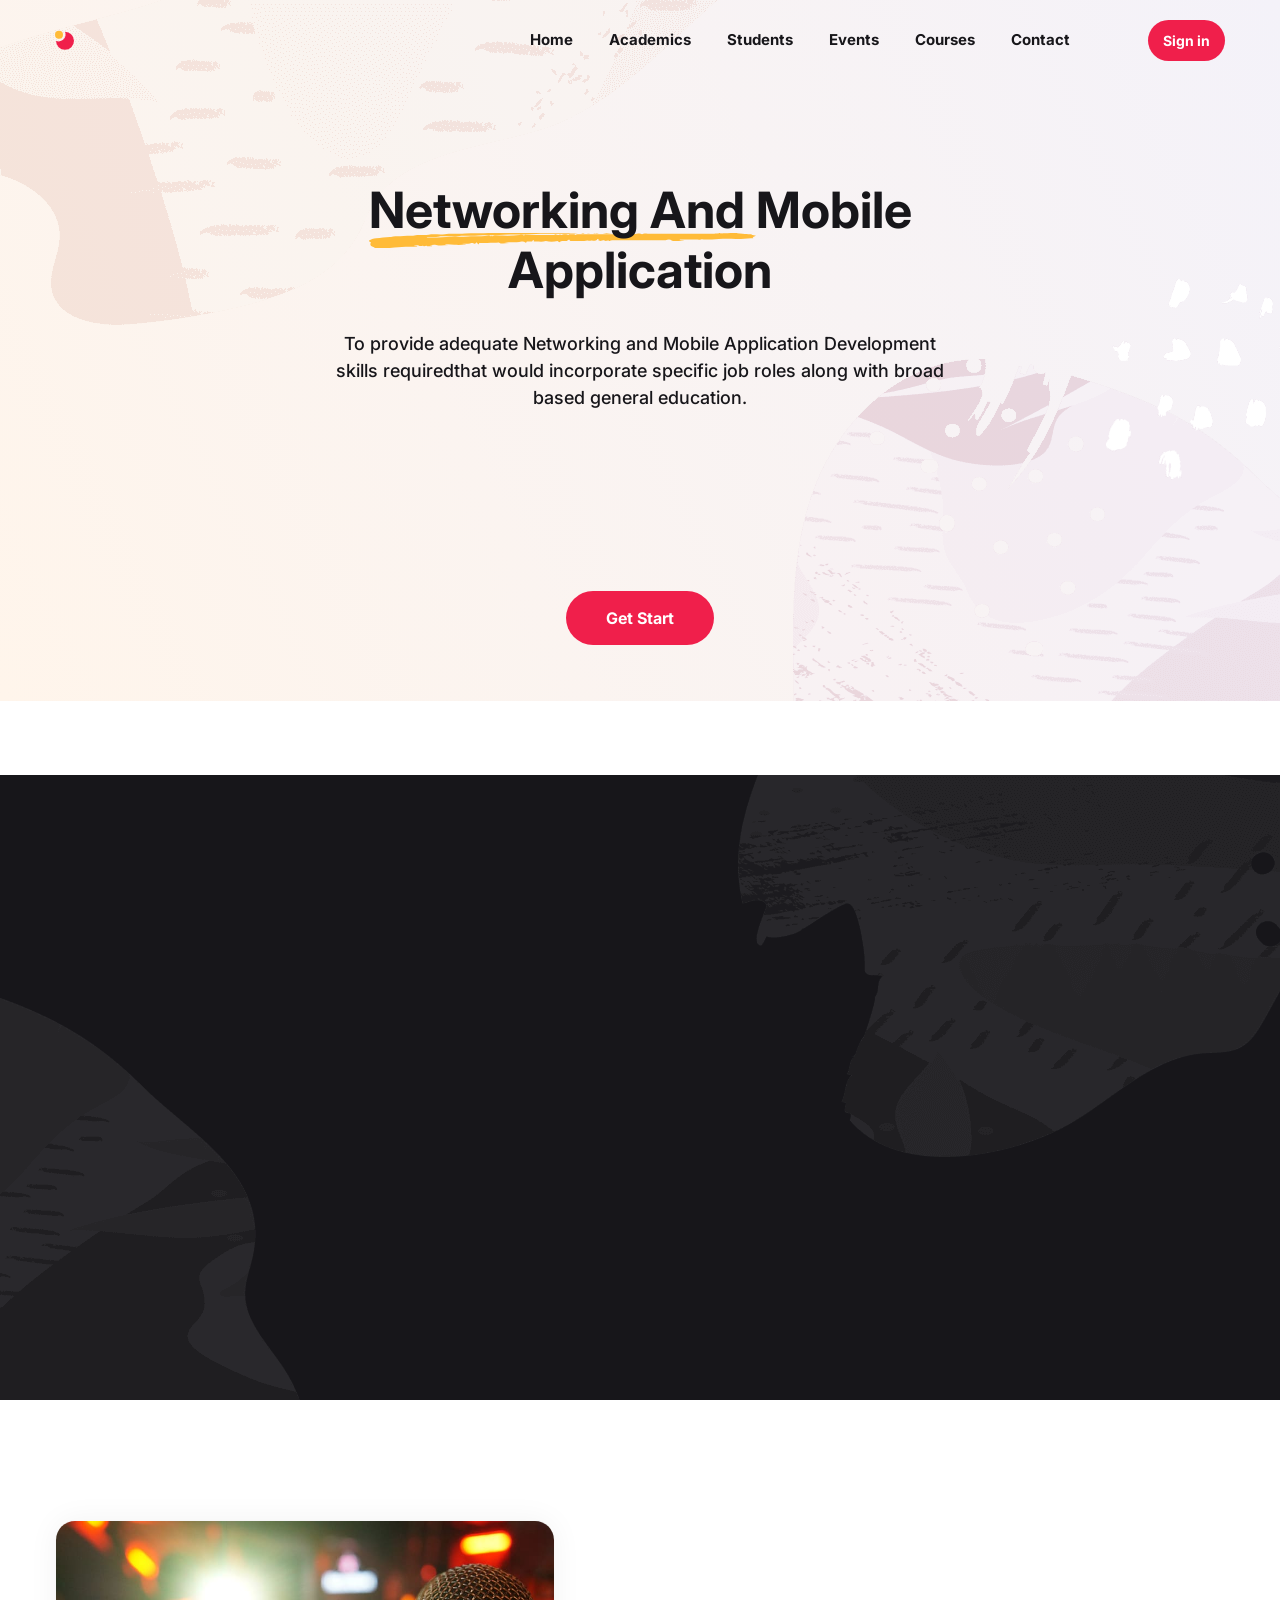
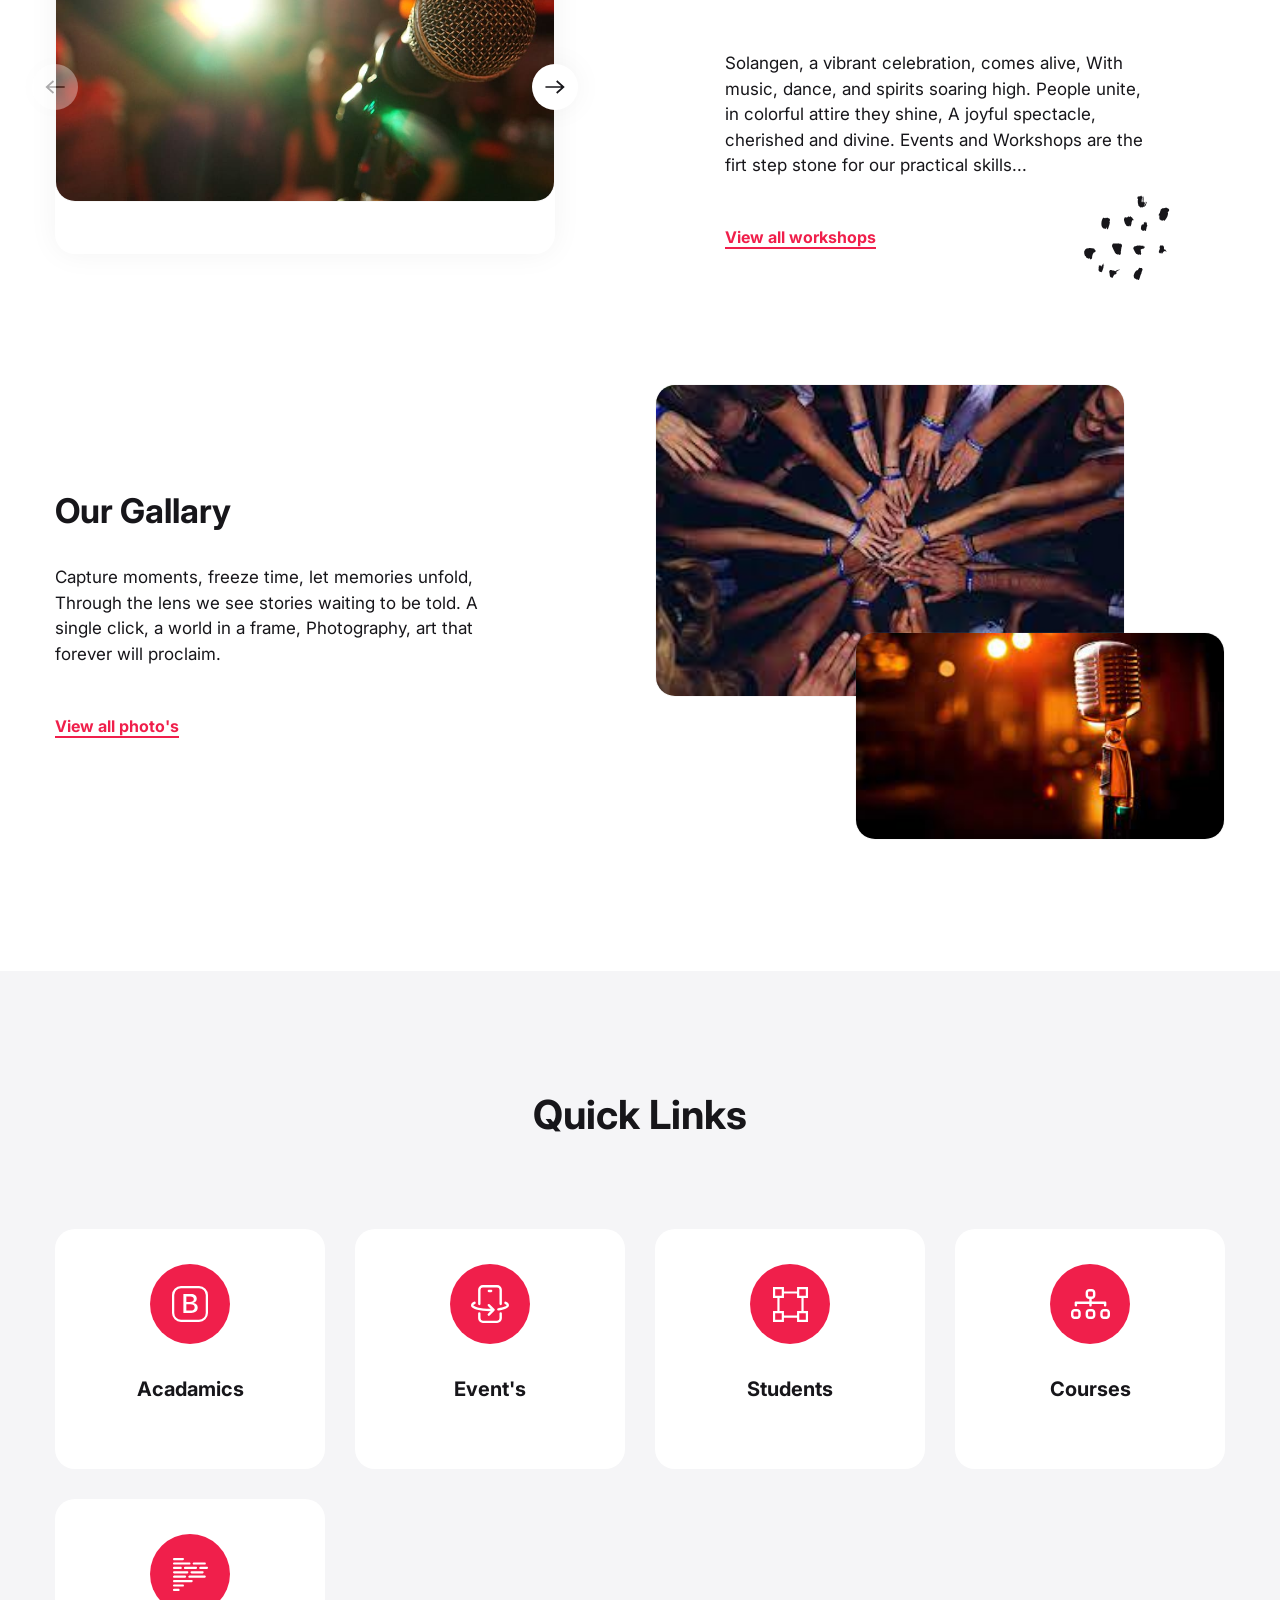
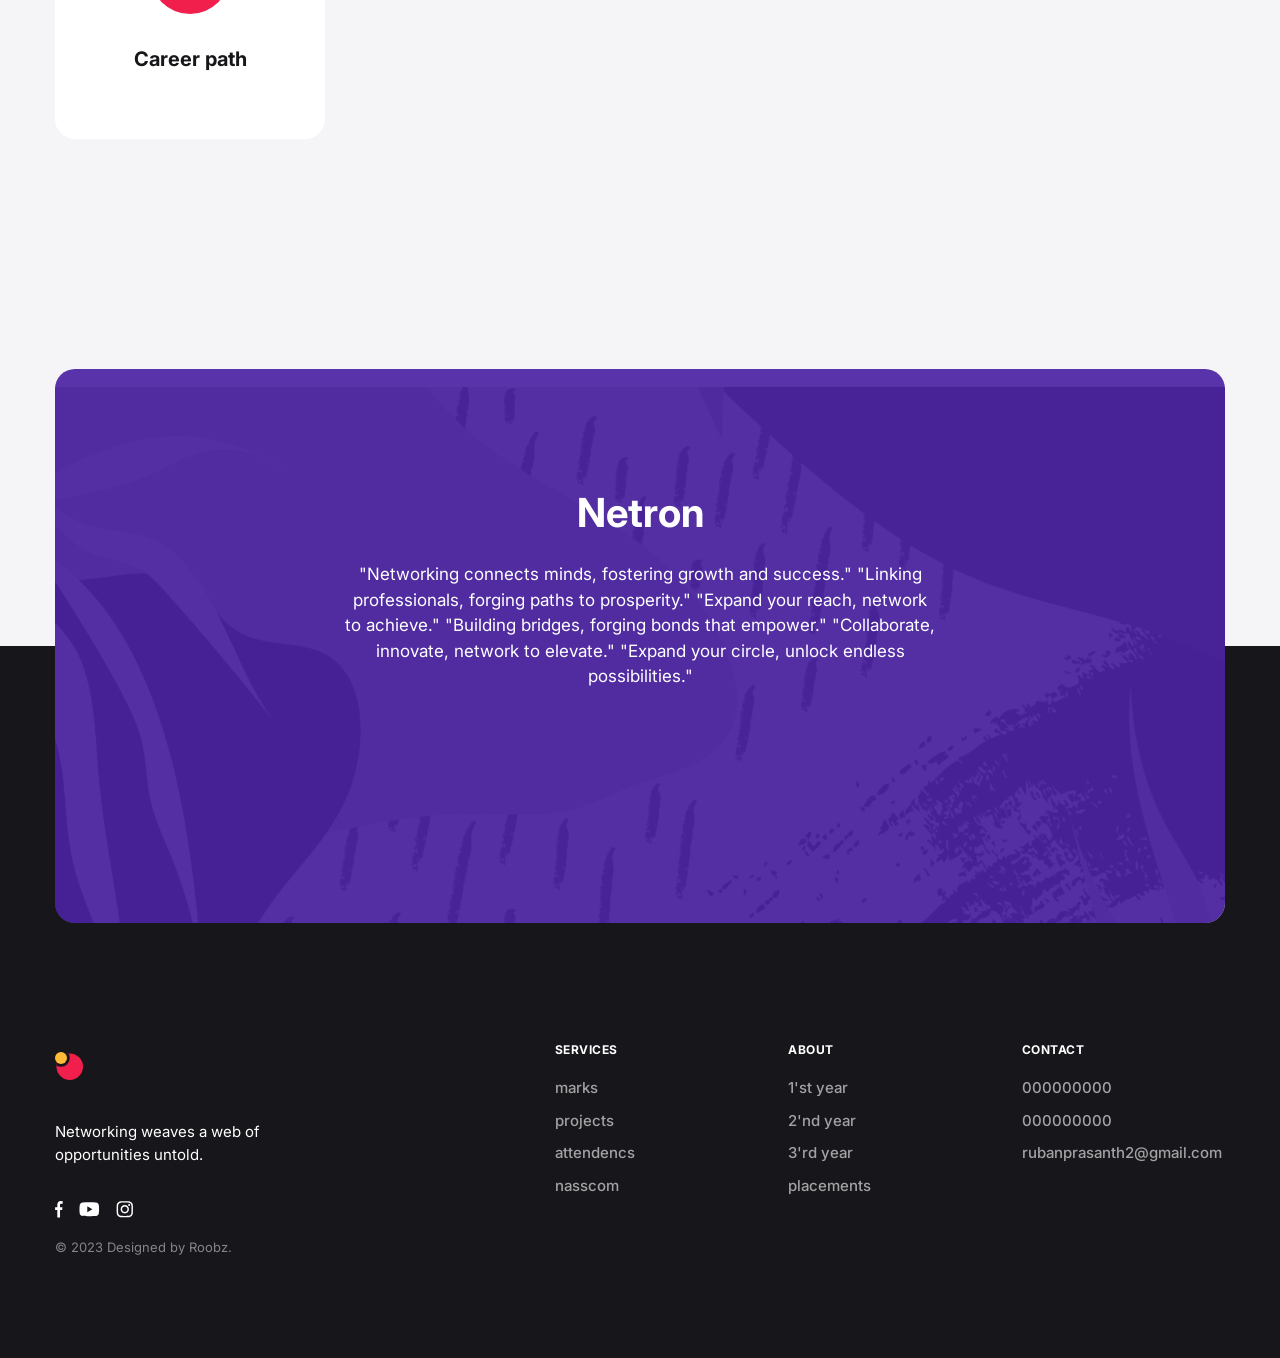
==== commit 7acb463e: "inoxabcxzcvnmaa" ====
--- a/index.html
+++ b/index.html
@@ -116,14 +116,9 @@
                     <li class="nav-item"><a class="nav-link" href="#"><svg xmlns="http://www.w3.org/2000/svg" width="17" height="13" fill="none">
                                 <path fill="currentColor" d="M16.409 2.635a2.004 2.004 0 0 0-1.405-1.423c-1.24-.337-6.21-.337-6.21-.337s-4.971 0-6.21.337a2.004 2.004 0 0 0-1.406 1.423C.846 3.891.846 6.511.846 6.511s0 2.62.332 3.876a1.974 1.974 0 0 0 1.405 1.402c1.24.336 6.21.336 6.21.336s4.971 0 6.21-.336a1.974 1.974 0 0 0 1.406-1.402c.332-1.255.332-3.876.332-3.876s0-2.62-.332-3.876ZM7.168 8.89V4.132l4.154 2.38L7.168 8.89Z"/>
                             </svg></a></li>
-                    <li class="nav-item"><a class="nav-link" href="#"><svg xmlns="http://www.w3.org/2000/svg" width="16" height="13" fill="none">
-                                <path fill="currentColor" d="M13.986 3.445c.01.133.01.266.01.4 0 4.064-3.093 8.746-8.747 8.746a8.687 8.687 0 0 1-4.72-1.38c.247.029.485.038.742.038 1.437 0 2.76-.485 3.816-1.313a3.08 3.08 0 0 1-2.874-2.132 3.251 3.251 0 0 0 1.39-.057A3.075 3.075 0 0 1 1.137 4.73v-.038c.41.228.886.37 1.39.39a3.072 3.072 0 0 1-1.37-2.56c0-.571.152-1.095.418-1.552a8.738 8.738 0 0 0 6.34 3.217 3.47 3.47 0 0 1-.077-.704A3.073 3.073 0 0 1 10.912.409c.885 0 1.685.37 2.246.97A6.052 6.052 0 0 0 15.11.637a3.066 3.066 0 0 1-1.352 1.694 6.164 6.164 0 0 0 1.77-.476 6.609 6.609 0 0 1-1.542 1.59Z"/>
-                            </svg></a></li>
+                    
                     <li class="nav-item"><a class="nav-link" href="#"><svg xmlns="http://www.w3.org/2000/svg" width="15" height="15" fill="none">
                                 <path fill="currentColor" d="M7.504 4.13c-1.88 0-3.395 1.504-3.395 3.367s1.516 3.366 3.395 3.366 3.394-1.503 3.394-3.366c0-1.863-1.515-3.366-3.394-3.366Zm0 5.556a2.202 2.202 0 0 1-2.207-2.189A2.2 2.2 0 0 1 7.504 5.31 2.2 2.2 0 0 1 9.71 7.497a2.202 2.202 0 0 1-2.207 2.189Zm4.325-5.693a.787.787 0 0 1-.792.785.787.787 0 0 1-.792-.785c0-.433.355-.785.792-.785.437 0 .792.352.792.785Zm2.248.797c-.05-1.052-.293-1.983-1.07-2.75-.774-.769-1.713-1.009-2.774-1.061C9.14.917 5.864.917 4.771.979c-1.058.05-1.997.29-2.774 1.057-.777.768-1.016 1.7-1.07 2.751-.062 1.084-.062 4.333 0 5.417.05 1.052.293 1.983 1.07 2.751.777.768 1.713 1.008 2.774 1.06 1.093.062 4.37.062 5.462 0 1.061-.05 2-.29 2.775-1.06.774-.768 1.016-1.7 1.069-2.75.062-1.085.062-4.331 0-5.415Zm-1.412 6.577a2.225 2.225 0 0 1-1.259 1.248c-.871.343-2.94.264-3.902.264-.963 0-3.034.076-3.903-.264a2.225 2.225 0 0 1-1.259-1.248c-.345-.864-.265-2.915-.265-3.87 0-.955-.077-3.009.265-3.87a2.225 2.225 0 0 1 1.259-1.248c.872-.343 2.94-.264 3.903-.264.963 0 3.034-.076 3.902.264.58.228 1.025.67 1.259 1.248.346.864.266 2.915.266 3.87 0 .955.08 3.009-.266 3.87Z"/>
-                            </svg></a></li>
-                    <li class="nav-item"><a class="nav-link" href="#"><svg xmlns="http://www.w3.org/2000/svg" width="16" height="13" fill="none">
-                                <path fill="currentColor" d="M2.565 3.169a.553.553 0 0 0-.178-.463L1.065 1.112V.875h4.108l3.176 6.964L11.14.875h3.917v.237l-1.131 1.084a.33.33 0 0 0-.126.317v7.968a.33.33 0 0 0 .126.317l1.104 1.084v.237H9.474v-.237l1.145-1.11c.111-.112.111-.147.111-.317v-6.44L7.546 12.1h-.43L3.411 4.016v5.417a.738.738 0 0 0 .205.62l1.488 1.805v.238H.887v-.235l1.488-1.807a.714.714 0 0 0 .19-.621V3.169Z"/>
                             </svg></a></li>
                 </ul>
             </div>
@@ -412,9 +407,7 @@
                         <li class="nav-item"><a class="nav-link" href="#"><svg xmlns="http://www.w3.org/2000/svg" width="21" height="15" fill="none">
                                     <path fill="currentColor" d="M19.687 2.485A2.472 2.472 0 0 0 17.953.73C16.423.313 10.29.313 10.29.313s-6.133 0-7.662.416A2.473 2.473 0 0 0 .895 2.485c-.41 1.55-.41 4.782-.41 4.782s0 3.233.41 4.782c.226.855.89 1.5 1.734 1.729 1.53.415 7.662.415 7.662.415s6.132 0 7.662-.415a2.435 2.435 0 0 0 1.734-1.729c.41-1.549.41-4.782.41-4.782s0-3.232-.41-4.782ZM8.285 10.203v-5.87l5.126 2.934-5.126 2.936Z"/>
                                 </svg></a></li>
-                        <li class="nav-item"><a class="nav-link" href="#"><svg xmlns="http://www.w3.org/2000/svg" width="20" height="16" fill="none">
-                                    <path fill="currentColor" d="M17.477 4.484c.012.165.012.329.012.493 0 5.014-3.817 10.792-10.792 10.792-2.149 0-4.145-.623-5.824-1.703.305.035.599.047.916.047a7.596 7.596 0 0 0 4.709-1.62 3.8 3.8 0 0 1-3.547-2.63c.235.034.47.058.717.058.34 0 .68-.047.998-.13A3.793 3.793 0 0 1 1.625 6.07v-.047a3.82 3.82 0 0 0 1.714.482 3.79 3.79 0 0 1-1.691-3.159c0-.704.188-1.35.517-1.914a10.781 10.781 0 0 0 7.82 3.97 4.282 4.282 0 0 1-.094-.87c0-2.09 1.691-3.793 3.793-3.793 1.092 0 2.079.458 2.771 1.198a7.466 7.466 0 0 0 2.408-.916c-.282.88-.881 1.62-1.668 2.09a7.604 7.604 0 0 0 2.184-.587 8.153 8.153 0 0 1-1.902 1.961Z"/>
-                                </svg></a></li>
+                        
                         <li class="nav-item"><a class="nav-link" href="#"><svg xmlns="http://www.w3.org/2000/svg" width="17" height="17" fill="none">
                                     <path fill="currentColor" d="M8.788 4.097C6.47 4.097 4.6 5.95 4.6 8.25c0 2.298 1.87 4.153 4.188 4.153 2.318 0 4.188-1.855 4.188-4.153 0-2.3-1.87-4.153-4.188-4.153Zm0 6.853c-1.498 0-2.723-1.211-2.723-2.7 0-1.49 1.221-2.7 2.723-2.7 1.502 0 2.723 1.21 2.723 2.7 0 1.489-1.225 2.7-2.723 2.7Zm5.336-7.023a.97.97 0 0 1-.977.968.97.97 0 0 1-.976-.968c0-.535.437-.969.976-.969.54 0 .977.434.977.969Zm2.774.983c-.062-1.298-.36-2.447-1.32-3.394C14.624.569 13.465.272 12.156.207c-1.349-.076-5.39-.076-6.74 0C4.113.27 2.954.565 1.995 1.512 1.035 2.46.74 3.61.674 4.906c-.076 1.338-.076 5.346 0 6.683.063 1.298.361 2.447 1.32 3.394.959.947 2.114 1.244 3.423 1.309 1.348.076 5.39.076 6.739 0 1.308-.062 2.468-.358 3.422-1.309.956-.947 1.254-2.096 1.32-3.394.076-1.337.076-5.342 0-6.68Zm-1.742 8.114a2.745 2.745 0 0 1-1.553 1.54c-1.075.423-3.627.325-4.815.325-1.188 0-3.743.095-4.815-.325a2.746 2.746 0 0 1-1.552-1.54c-.427-1.066-.329-3.596-.329-4.774 0-1.179-.094-3.712.329-4.775a2.745 2.745 0 0 1 1.552-1.54C5.048 1.512 7.6 1.61 8.788 1.61c1.188 0 3.743-.094 4.815.325a2.745 2.745 0 0 1 1.553 1.54c.426 1.066.328 3.596.328 4.775 0 1.178.098 3.712-.328 4.774Z"/>
                                 </svg></a></li>
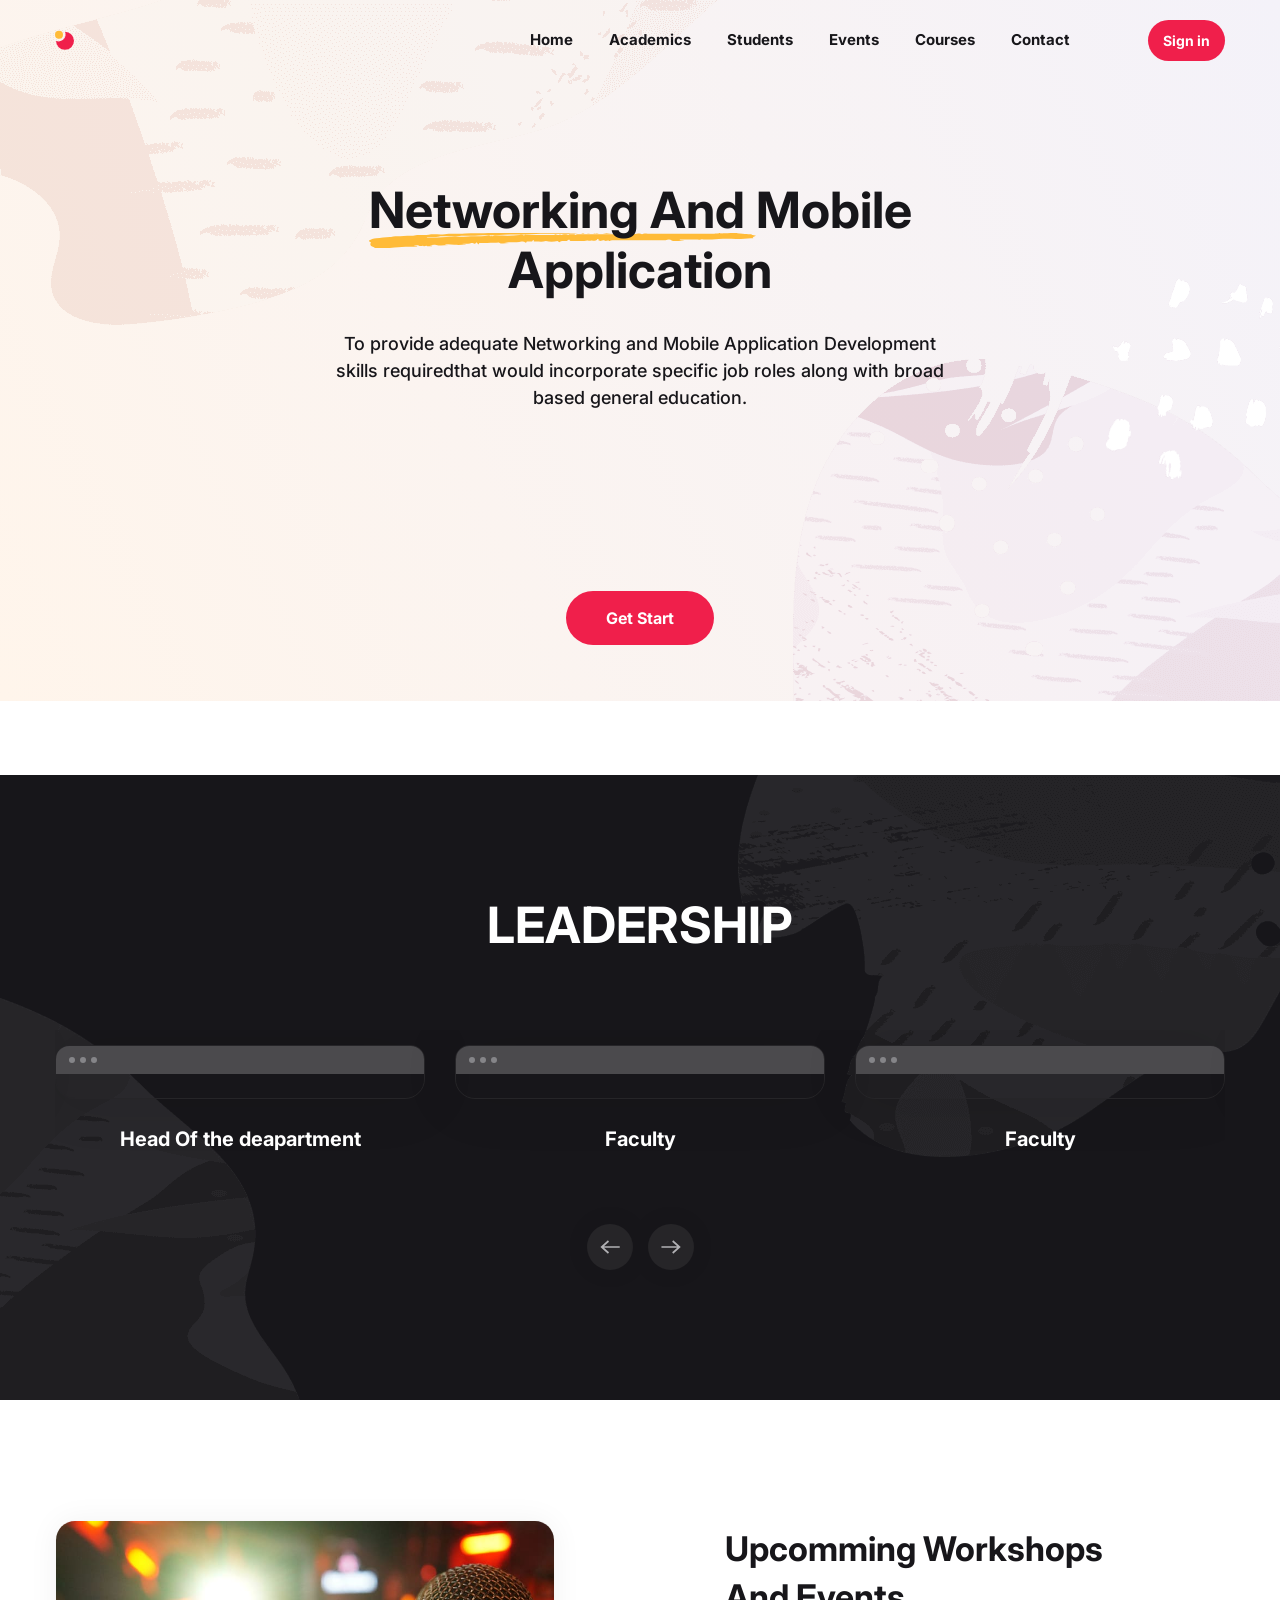
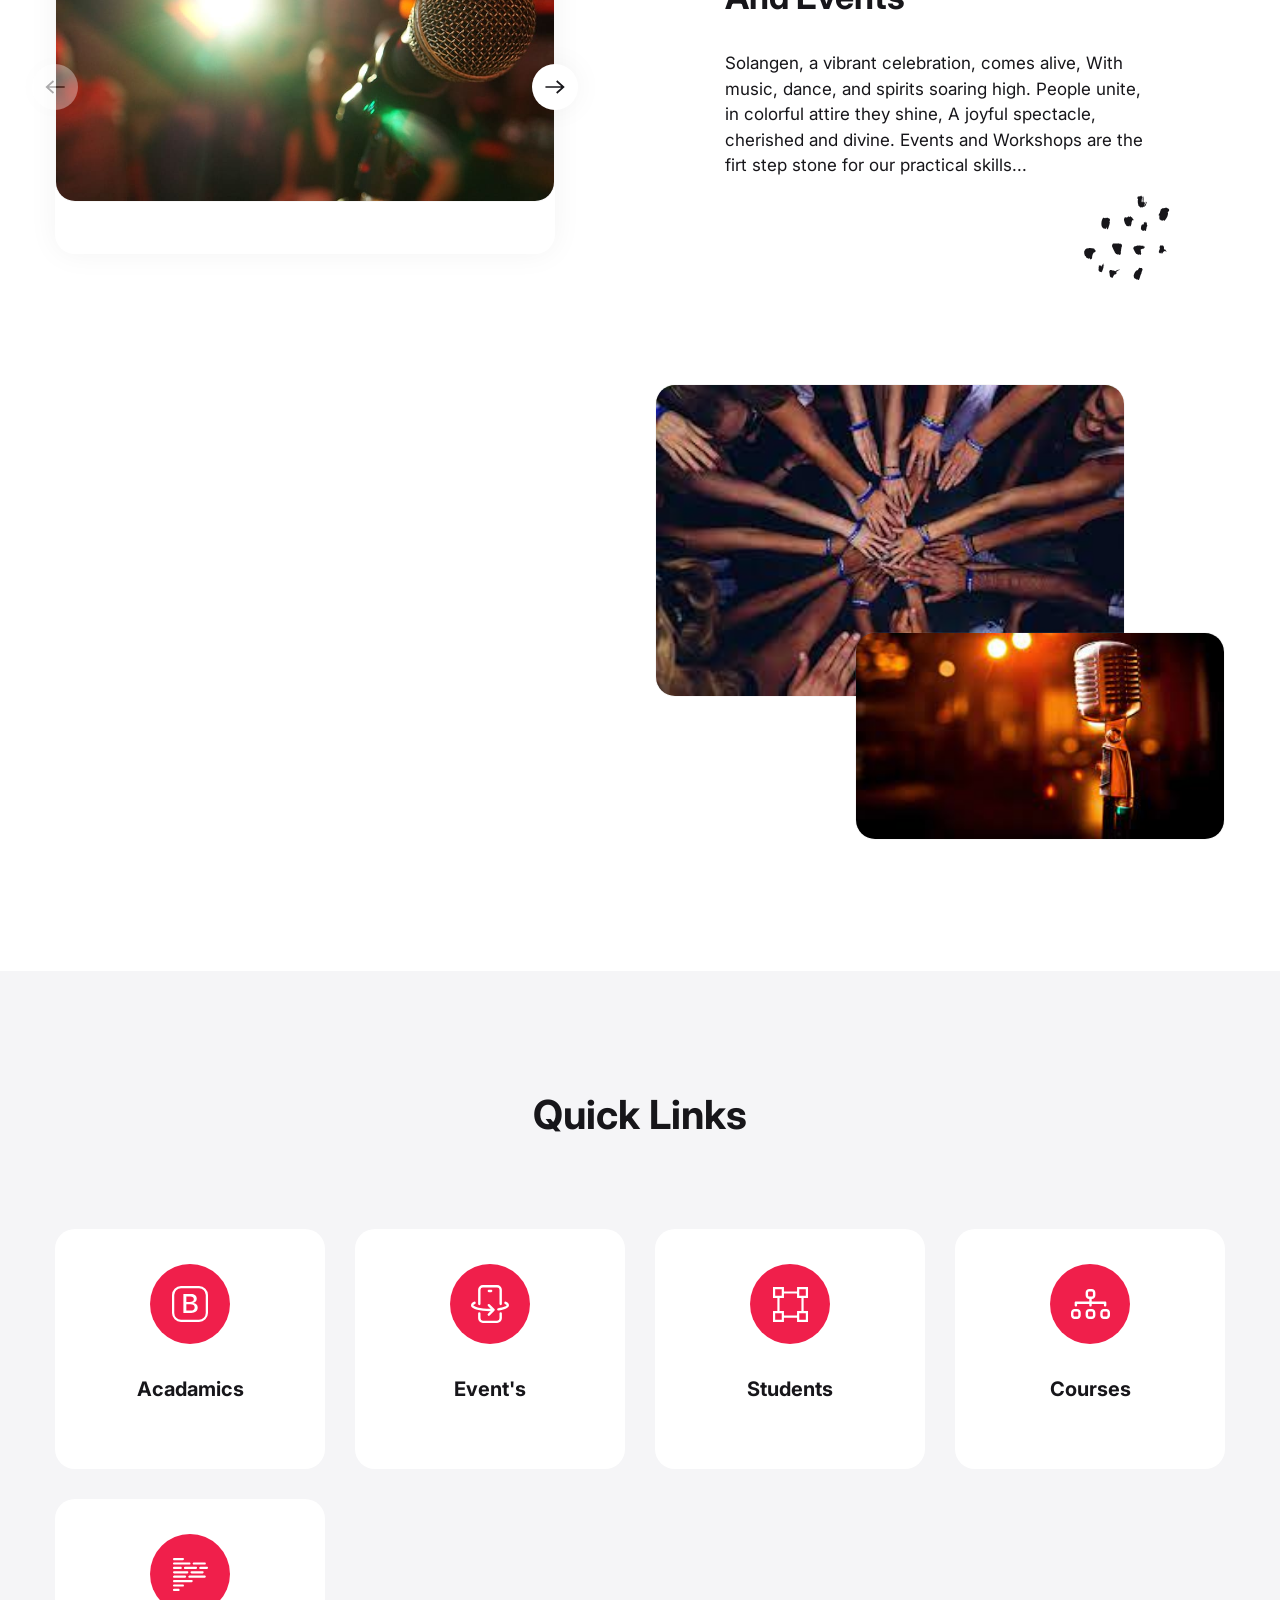
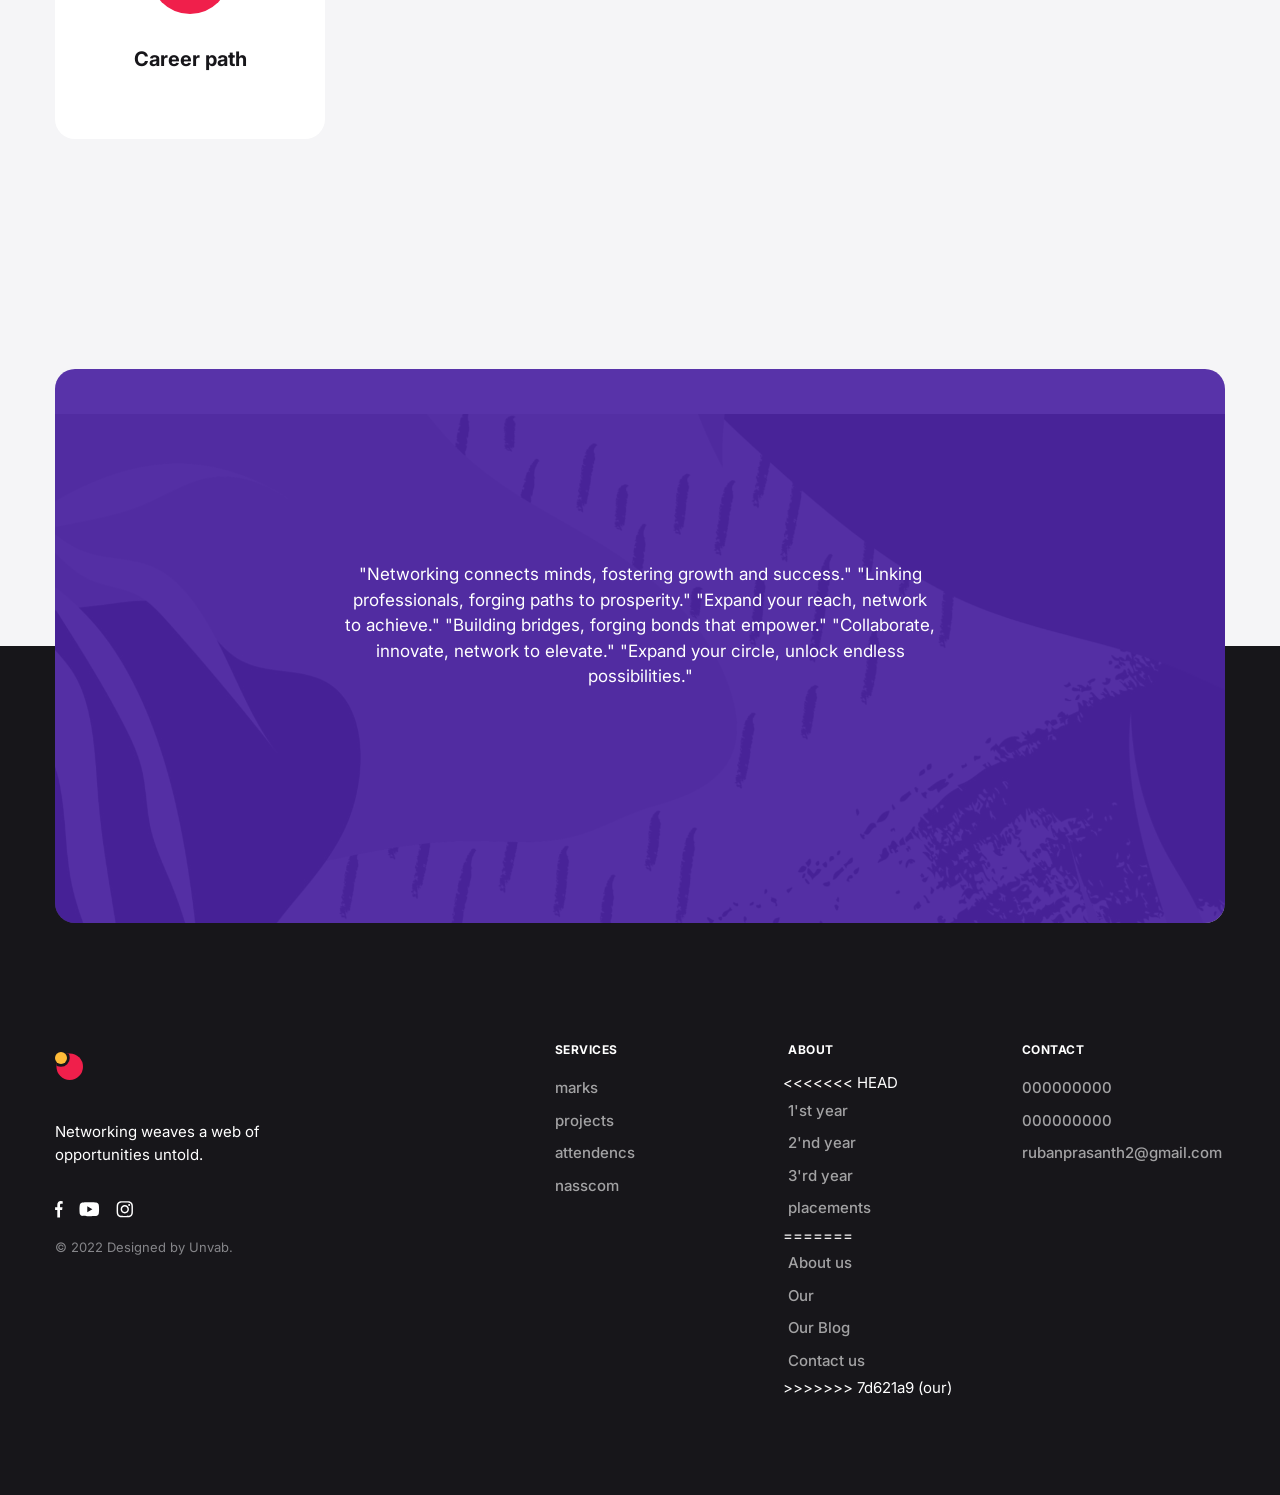
==== commit e505e349: "upadte" ====
--- a/index.html
+++ b/index.html
@@ -3,7 +3,7 @@
 
 <head>
     <meta charset="utf-8">
-    <title>BVOC Netwoking And Mobile Application</title>
+    <title> Netwoking And Mobile Application</title>
     <meta http-equiv="X-UA-Compatible" content="IE=edge">
     <meta name="description" content="Startbox">
     <meta name="author" content="RunWebRun">
@@ -24,7 +24,7 @@
     <!-- Navbar top-->
     <nav class="navbar navbar-expand-lg navbar-top  navbar-fixed navbar-opaque">
         <div class="container"><a class="navbar-brand" href="index.html"><svg xmlns="http://www.w3.org/2000/svg" width="124" height="30" fill="none" class="dark">
-                    <path fill="#fff" d="M41.155 11.638c-.057-.573-.3-1.018-.732-1.335-.43-.318-1.015-.476-1.754-.476-.502 0-.926.07-1.271.213-.346.137-.611.329-.796.575-.18.246-.27.526-.27.838-.01.26.045.488.164.682.123.194.29.362.504.504.213.138.46.258.739.362.279.1.577.185.895.256l1.306.313a9.21 9.21 0 0 1 1.748.568c.53.236.99.528 1.377.873.389.346.69.753.902 1.222.218.469.33 1.006.334 1.612-.005.89-.232 1.662-.682 2.316-.445.648-1.089 1.152-1.931 1.512-.839.355-1.85.533-3.033.533-1.174 0-2.197-.18-3.068-.54-.867-.36-1.544-.892-2.032-1.598-.483-.71-.736-1.588-.76-2.635h2.976c.033.488.173.895.42 1.222a2.33 2.33 0 0 0 1 .731c.422.161.898.242 1.428.242.521 0 .973-.076 1.357-.227.388-.152.689-.363.902-.633.213-.27.32-.58.32-.93 0-.327-.098-.601-.292-.824-.19-.222-.468-.412-.838-.568a8.524 8.524 0 0 0-1.342-.426l-1.584-.398c-1.226-.298-2.195-.764-2.905-1.399s-1.063-1.49-1.058-2.564c-.005-.88.23-1.65.703-2.308.478-.658 1.134-1.172 1.967-1.541.834-.37 1.78-.554 2.841-.554 1.08 0 2.022.184 2.827.554.81.369 1.44.883 1.89 1.54.45.659.681 1.421.695 2.288h-2.947Zm10.96-.547v2.273h-6.57V11.09h6.57Zm-5.078-2.614h3.026v10.17c0 .28.042.498.128.654a.704.704 0 0 0 .355.32c.156.061.336.092.54.092.142 0 .284-.012.426-.035.142-.029.25-.05.326-.064l.476 2.251a8.515 8.515 0 0 1-.639.163 5.126 5.126 0 0 1-1.001.121c-.73.029-1.369-.069-1.918-.291a2.677 2.677 0 0 1-1.271-1.037c-.303-.469-.452-1.06-.448-1.776V8.478Zm10.16 13.729c-.696 0-1.316-.12-1.86-.362a2.996 2.996 0 0 1-1.293-1.087c-.313-.483-.47-1.084-.47-1.804 0-.606.112-1.115.335-1.527.222-.412.525-.743.909-.994.383-.251.819-.44 1.307-.568a9.96 9.96 0 0 1 1.548-.27 39.213 39.213 0 0 0 1.534-.185c.388-.062.67-.151.845-.27.175-.118.263-.293.263-.525v-.043c0-.45-.142-.798-.426-1.044-.28-.246-.677-.37-1.193-.37-.545 0-.978.121-1.3.363a1.666 1.666 0 0 0-.64.895l-2.797-.227a3.802 3.802 0 0 1 .837-1.72c.417-.487.955-.861 1.613-1.121.663-.266 1.43-.398 2.3-.398.607 0 1.187.07 1.74.213a4.554 4.554 0 0 1 1.485.66 3.21 3.21 0 0 1 1.03 1.151c.251.464.377 1.02.377 1.669V22h-2.87v-1.513h-.085a3.08 3.08 0 0 1-.703.902 3.255 3.255 0 0 1-1.058.604c-.412.142-.888.213-1.428.213Zm.867-2.088c.445 0 .838-.088 1.178-.263.342-.18.609-.421.803-.724.194-.303.291-.647.291-1.03v-1.158a1.62 1.62 0 0 1-.39.17 7.096 7.096 0 0 1-.547.136 27.1 27.1 0 0 1-.611.106l-.554.078a3.746 3.746 0 0 0-.93.249 1.488 1.488 0 0 0-.618.462c-.147.189-.22.426-.22.71 0 .412.149.727.447.944.303.213.687.32 1.15.32ZM65.688 22V11.09h2.933v1.904h.114c.199-.677.532-1.188 1.001-1.534a2.632 2.632 0 0 1 1.62-.525 4.56 4.56 0 0 1 .951.106v2.685a3.95 3.95 0 0 0-.59-.114 5.304 5.304 0 0 0-.688-.05 2.42 2.42 0 0 0-1.193.292c-.346.19-.62.454-.824.795a2.297 2.297 0 0 0-.299 1.18V22h-3.025ZM80.22 11.09v2.274h-6.57V11.09h6.57Zm-5.078-2.613h3.025v10.17c0 .28.043.498.128.654a.704.704 0 0 0 .355.32c.157.061.337.092.54.092.142 0 .284-.012.426-.035.142-.029.251-.05.327-.064l.476 2.251a8.502 8.502 0 0 1-.64.163 5.124 5.124 0 0 1-1 .121c-.73.029-1.37-.069-1.918-.291a2.676 2.676 0 0 1-1.272-1.037c-.303-.469-.452-1.06-.447-1.776V8.478ZM82.483 22V7.455h3.025v5.468h.093c.132-.293.324-.592.575-.895.256-.307.587-.563.995-.767.411-.208.923-.312 1.533-.312a4.1 4.1 0 0 1 2.202.625c.673.412 1.21 1.034 1.612 1.868.403.828.604 1.868.604 3.118 0 1.216-.196 2.244-.59 3.082-.388.833-.918 1.466-1.59 1.896a4.084 4.084 0 0 1-2.245.64c-.587 0-1.086-.098-1.498-.292a3.101 3.101 0 0 1-1.002-.731 3.713 3.713 0 0 1-.596-.902h-.135V22h-2.983Zm2.962-5.454c0 .648.09 1.214.27 1.697.18.483.44.86.78 1.13.342.264.756.397 1.244.397.492 0 .909-.135 1.25-.405.34-.275.599-.653.774-1.136.18-.488.27-1.05.27-1.683 0-.63-.088-1.184-.263-1.662-.175-.479-.433-.853-.774-1.123s-.76-.404-1.257-.404c-.493 0-.91.13-1.25.39-.337.26-.595.63-.775 1.108-.18.478-.27 1.042-.27 1.69Zm14.625 5.667c-1.103 0-2.057-.234-2.862-.703a4.812 4.812 0 0 1-1.854-1.975c-.436-.847-.653-1.83-.653-2.947 0-1.127.217-2.112.653-2.955a4.756 4.756 0 0 1 1.854-1.974c.805-.473 1.759-.71 2.862-.71 1.103 0 2.055.237 2.855.71a4.743 4.743 0 0 1 1.861 1.974c.435.843.653 1.828.653 2.955 0 1.117-.218 2.1-.653 2.947a4.8 4.8 0 0 1-1.861 1.975c-.8.469-1.752.703-2.855.703Zm.014-2.344c.502 0 .921-.142 1.257-.426.336-.289.59-.682.76-1.179.175-.497.263-1.063.263-1.697 0-.635-.088-1.2-.263-1.698-.17-.497-.424-.89-.76-1.179-.336-.288-.755-.433-1.257-.433-.507 0-.933.145-1.278.433-.341.29-.6.682-.774 1.18-.17.497-.256 1.062-.256 1.697 0 .634.085 1.2.256 1.697.175.497.433.89.774 1.18.345.283.772.425 1.278.425Zm9.46-8.778 2.003 3.814 2.053-3.814h3.103l-3.16 5.455L116.789 22h-3.09l-2.152-3.771L109.431 22h-3.125l3.238-5.454-3.125-5.455h3.125Zm10.725 11.094c-.469 0-.871-.166-1.208-.497a1.66 1.66 0 0 1-.497-1.208c0-.464.166-.862.497-1.193a1.661 1.661 0 0 1 1.208-.497c.454 0 .852.166 1.193.497.341.331.511.73.511 1.193 0 .313-.08.6-.241.86a1.832 1.832 0 0 1-.618.617 1.627 1.627 0 0 1-.845.228Z"/>
+                    <path fill="#fff" d=".155 11.638c-.057-.573-.3-1.018-.732-1.335-.43-.318-1.015-.476-1.754-.476-.502 0-.926.07-1.271.213-.346.137-.611.329-.796.575-.18.246-.27.526-.27.838-.01.26.045.488.164.682.123.194.29.362.504.504.213.138.46.258.739.362.279.1.577.185.895.256l1.306.313a9.21 9.21 0 0 1 1.748.568c.53.236.99.528 1.377.873.389.346.69.753.902 1.222.218.469.33 1.006.334 1.612-.005.89-.232 1.662-.682 2.316-.445.648-1.089 1.152-1.931 1.512-.839.355-1.85.533-3.033.533-1.174 0-2.197-.18-3.068-.54-.867-.36-1.544-.892-2.032-1.598-.483-.71-.736-1.588-.76-2.635h2.976c.033.488.173.895.42 1.222a2.33 2.33 0 0 0 1 .731c.422.161.898.242 1.428.242.521 0 .973-.076 1.357-.227.388-.152.689-.363.902-.633.213-.27.32-.58.32-.93 0-.327-.098-.601-.292-.824-.19-.222-.468-.412-.838-.568a8.524 8.524 0 0 0-1.342-.426l-1.584-.398c-1.226-.298-2.195-.764-2.905-1.399s-1.063-1.49-1.058-2.564c-.005-.88.23-1.65.703-2.308.478-.658 1.134-1.172 1.967-1.541.834-.37 1.78-.554 2.841-.554 1.08 0 2.022.184 2.827.554.81.369 1.44.883 1.89 1.54.45.659.681 1.421.695 2.288h-2.947Zm10.96-.547v2.273h-6.57V11.09h6.57Zm-5.078-2.614h3.026v10.17c0 .28.042.498.128.654a.704.704 0 0 0 .355.32c.156.061.336.092.54.092.142 0 .284-.012.426-.035.142-.029.25-.05.326-.064l.476 2.251a8.515 8.515 0 0 1-.639.163 5.126 5.126 0 0 1-1.001.121c-.73.029-1.369-.069-1.918-.291a2.677 2.677 0 0 1-1.271-1.037c-.303-.469-.452-1.06-.448-1.776V8.478Zm10.16 13.729c-.696 0-1.316-.12-1.86-.362a2.996 2.996 0 0 1-1.293-1.087c-.313-.483-.47-1.084-.47-1.804 0-.606.112-1.115.335-1.527.222-.412.525-.743.909-.994.383-.251.819-.44 1.307-.568a9.96 9.96 0 0 1 1.548-.27 39.213 39.213 0 0 0 1.534-.185c.388-.062.67-.151.845-.27.175-.118.263-.293.263-.525v-.043c0-.45-.142-.798-.426-1.044-.28-.246-.677-.37-1.193-.37-.545 0-.978.121-1.3.363a1.666 1.666 0 0 0-.64.895l-2.797-.227a3.802 3.802 0 0 1 .837-1.72c.417-.487.955-.861 1.613-1.121.663-.266 1.43-.398 2.3-.398.607 0 1.187.07 1.74.213a4.554 4.554 0 0 1 1.485.66 3.21 3.21 0 0 1 1.03 1.151c.251.464.377 1.02.377 1.669V22h-2.87v-1.513h-.085a3.08 3.08 0 0 1-.703.902 3.255 3.255 0 0 1-1.058.604c-.412.142-.888.213-1.428.213Zm.867-2.088c.445 0 .838-.088 1.178-.263.342-.18.609-.421.803-.724.194-.303.291-.647.291-1.03v-1.158a1.62 1.62 0 0 1-.39.17 7.096 7.096 0 0 1-.547.136 27.1 27.1 0 0 1-.611.106l-.554.078a3.746 3.746 0 0 0-.93.249 1.488 1.488 0 0 0-.618.462c-.147.189-.22.426-.22.71 0 .412.149.727.447.944.303.213.687.32 1.15.32ZM65.688 22V11.09h2.933v1.904h.114c.199-.677.532-1.188 1.001-1.534a2.632 2.632 0 0 1 1.62-.525 4.56 4.56 0 0 1 .951.106v2.685a3.95 3.95 0 0 0-.59-.114 5.304 5.304 0 0 0-.688-.05 2.42 2.42 0 0 0-1.193.292c-.346.19-.62.454-.824.795a2.297 2.297 0 0 0-.299 1.18V22h-3.025ZM80.22 11.09v2.274h-6.57V11.09h6.57Zm-5.078-2.613h3.025v10.17c0 .28.043.498.128.654a.704.704 0 0 0 .355.32c.157.061.337.092.54.092.142 0 .284-.012.426-.035.142-.029.251-.05.327-.064l.476 2.251a8.502 8.502 0 0 1-.64.163 5.124 5.124 0 0 1-1 .121c-.73.029-1.37-.069-1.918-.291a2.676 2.676 0 0 1-1.272-1.037c-.303-.469-.452-1.06-.447-1.776V8.478ZM82.483 22V7.455h3.025v5.468h.093c.132-.293.324-.592.575-.895.256-.307.587-.563.995-.767.411-.208.923-.312 1.533-.312a4.1 4.1 0 0 1 2.202.625c.673.412 1.21 1.034 1.612 1.868.403.828.604 1.868.604 3.118 0 1.216-.196 2.244-.59 3.082-.388.833-.918 1.466-1.59 1.896a4.084 4.084 0 0 1-2.245.64c-.587 0-1.086-.098-1.498-.292a3.101 3.101 0 0 1-1.002-.731 3.713 3.713 0 0 1-.596-.902h-.135V22h-2.983Zm2.962-5.454c0 .648.09 1.214.27 1.697.18.483.44.86.78 1.13.342.264.756.397 1.244.397.492 0 .909-.135 1.25-.405.34-.275.599-.653.774-1.136.18-.488.27-1.05.27-1.683 0-.63-.088-1.184-.263-1.662-.175-.479-.433-.853-.774-1.123s-.76-.404-1.257-.404c-.493 0-.91.13-1.25.39-.337.26-.595.63-.775 1.108-.18.478-.27 1.042-.27 1.69Zm14.625 5.667c-1.103 0-2.057-.234-2.862-.703a4.812 4.812 0 0 1-1.854-1.975c-.436-.847-.653-1.83-.653-2.947 0-1.127.217-2.112.653-2.955a4.756 4.756 0 0 1 1.854-1.974c.805-.473 1.759-.71 2.862-.71 1.103 0 2.055.237 2.855.71a4.743 4.743 0 0 1 1.861 1.974c.435.843.653 1.828.653 2.955 0 1.117-.218 2.1-.653 2.947a4.8 4.8 0 0 1-1.861 1.975c-.8.469-1.752.703-2.855.703Zm.014-2.344c.502 0 .921-.142 1.257-.426.336-.289.59-.682.76-1.179.175-.497.263-1.063.263-1.697 0-.635-.088-1.2-.263-1.698-.17-.497-.424-.89-.76-1.179-.336-.288-.755-.433-1.257-.433-.507 0-.933.145-1.278.433-.341.29-.6.682-.774 1.18-.17.497-.256 1.062-.256 1.697 0 .634.085 1.2.256 1.697.175.497.433.89.774 1.18.345.283.772.425 1.278.425Zm9.46-8.778 2.003 3.814 2.053-3.814h3.103l-3.16 5.455L116.789 22h-3.09l-2.152-3.771L109.431 22h-3.125l3.238-5.454-3.125-5.455h3.125Zm10.725 11.094c-.469 0-.871-.166-1.208-.497a1.66 1.66 0 0 1-.497-1.208c0-.464.166-.862.497-1.193a1.661 1.661 0 0 1 1.208-.497c.454 0 .852.166 1.193.497.341.331.511.73.511 1.193 0 .313-.08.6-.241.86a1.832 1.832 0 0 1-.618.617 1.627 1.627 0 0 1-.845.228Z"/>
                     <path fill="#F01F4B" d="M19 15a9 9 0 1 1-18 0l.252.099C6.919 17.317 12.439 11.576 10 6a9 9 0 0 1 9 9Z"/>
                     <circle cx="4" cy="9" r="4" fill="#FFBB38"/>
                 </svg>
@@ -124,8 +124,9 @@
             </div>
         </div>
     </div><!-- Main-->
+    <section>
     <div class="content-wrap ">
-        <div class="pt-180 pb-290 bg-linear-gradient shape-parent text-center">
+        <div class="pt-180 pb-290 bg-linear-gradient shape-parent text-center dark">
             <!-- Shape-->
             <div class="shape justify-content-start"><img loading="lazy" src="images/LqJpNxXO0s6h.png" alt width="958" height="571"></div><!-- Shape-->
             <div class="shape justify-content-end align-items-end"><img loading="lazy" src="images/m0Z3PnNAF8OW.png" alt width="487" height="422"></div>
@@ -385,7 +386,9 @@
                 </div>
             </div>
         </div>
-    </div><!-- Footer-->
+    </div>
+</section>
+    <!-- Footer-->
     <footer class="bg-dark text-white pt-120 pb-100 footerNext">
         <div class="container">
             <div class="row gy-50">
@@ -413,7 +416,7 @@
                                 </svg></a></li>
                         
                     </ul>
-                    <p class="font-size-13 text-muted m-0">© 2023 Designed by Roobz.</p>
+                    <p class="font-size-13 text-muted m-0">© 2022 Designed by Unvab.</p>
                 </div>
                 <div class="col-2 d-none d-lg-block"></div>
                 <div class="col-12 col-lg-7">
@@ -430,10 +433,17 @@
                         <div class="col-6 col-md-4">
                             <h6 class="display-6 text-white mb-20">About</h6>
                             <ul class="nav flex-column text-white nav-opacity nav-gap-sm">
+<<<<<<< HEAD
                                 <li class="nav-item"><a class="nav-link" href="#">1'st year</a></li>
                                 <li class="nav-item"><a class="nav-link" href="#">2'nd year</a></li>
                                 <li class="nav-item"><a class="nav-link" href="#">3'rd year</a></li>
                                 <li class="nav-item"><a class="nav-link" href="#">placements</a></li>
+=======
+                                <li class="nav-item"><a class="nav-link" href="#">About us</a></li>
+                                <li class="nav-item"><a class="nav-link" href="#">Our </a></li>
+                                <li class="nav-item"><a class="nav-link" href="#">Our Blog</a></li>
+                                <li class="nav-item"><a class="nav-link" href="#">Contact us</a></li>
+>>>>>>> 7d621a9 (our)
                             </ul>
                         </div>
                         <div class="col-6 col-md-4">
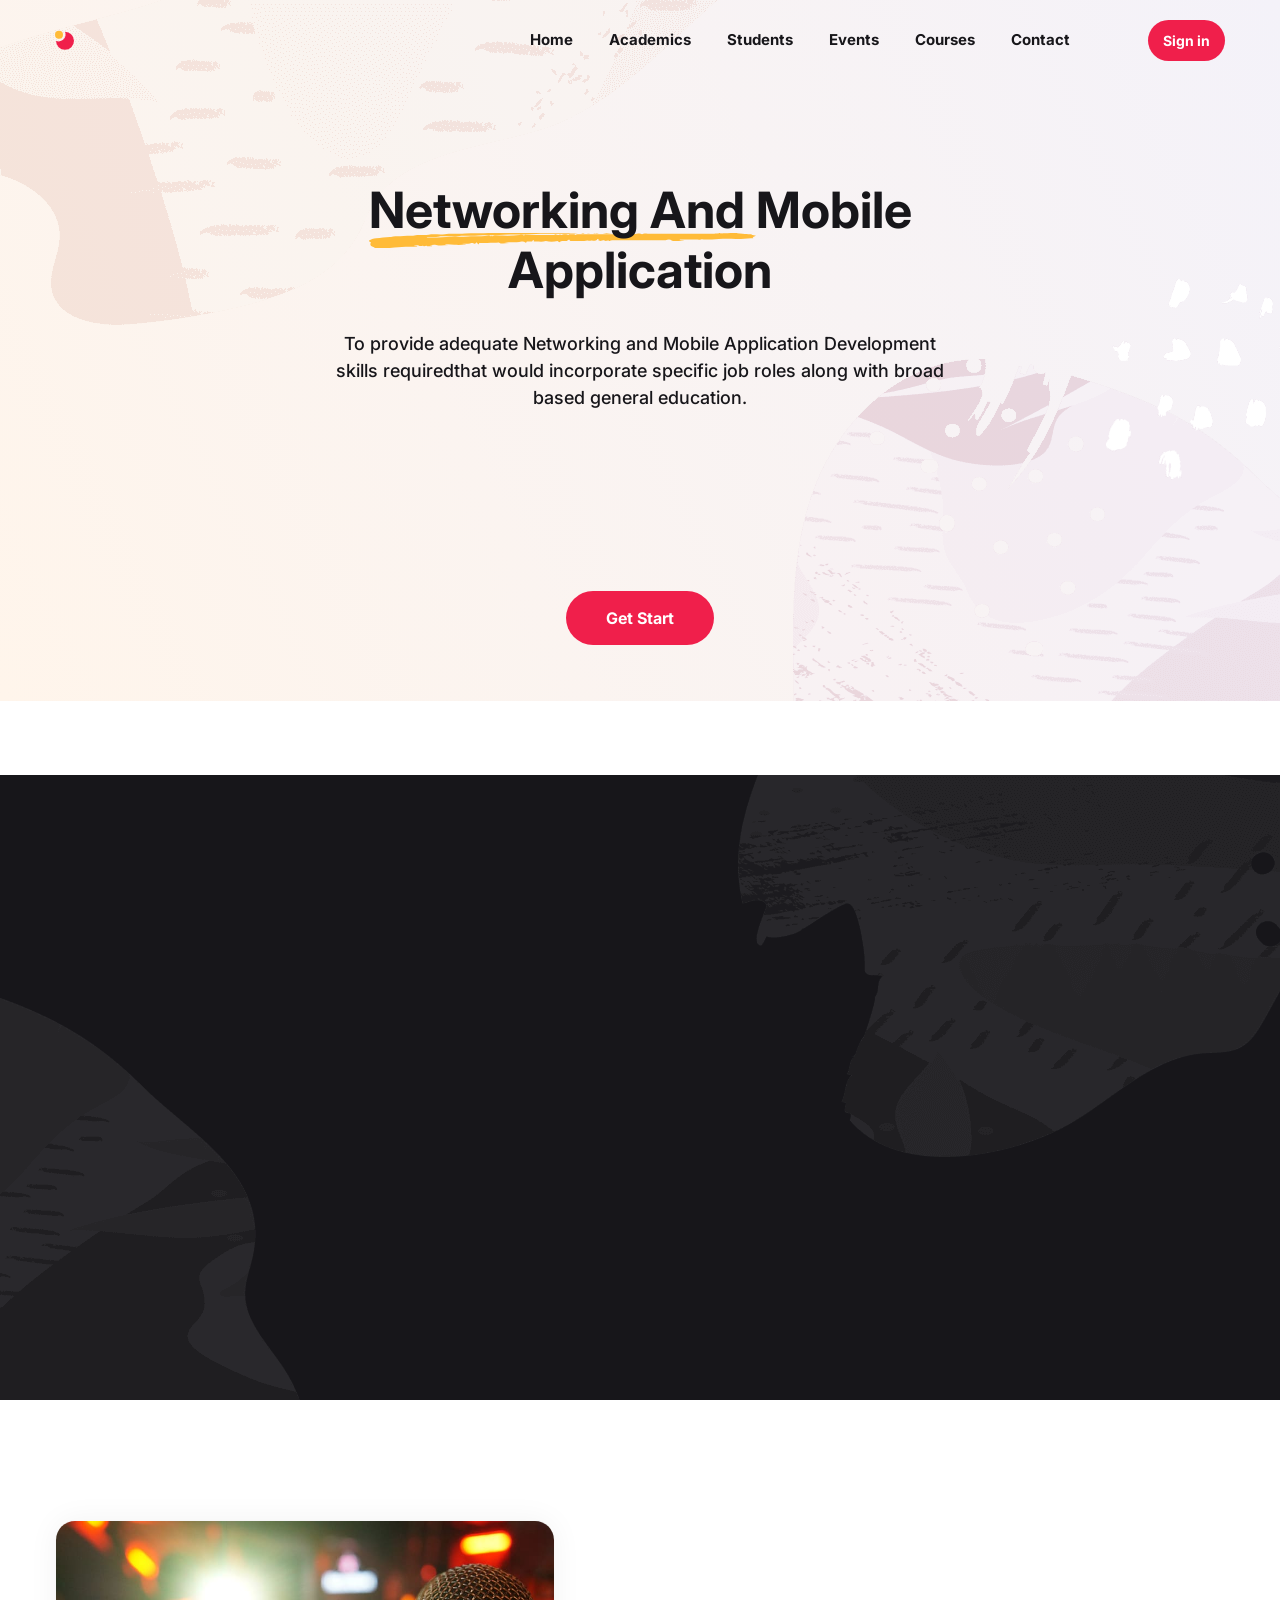
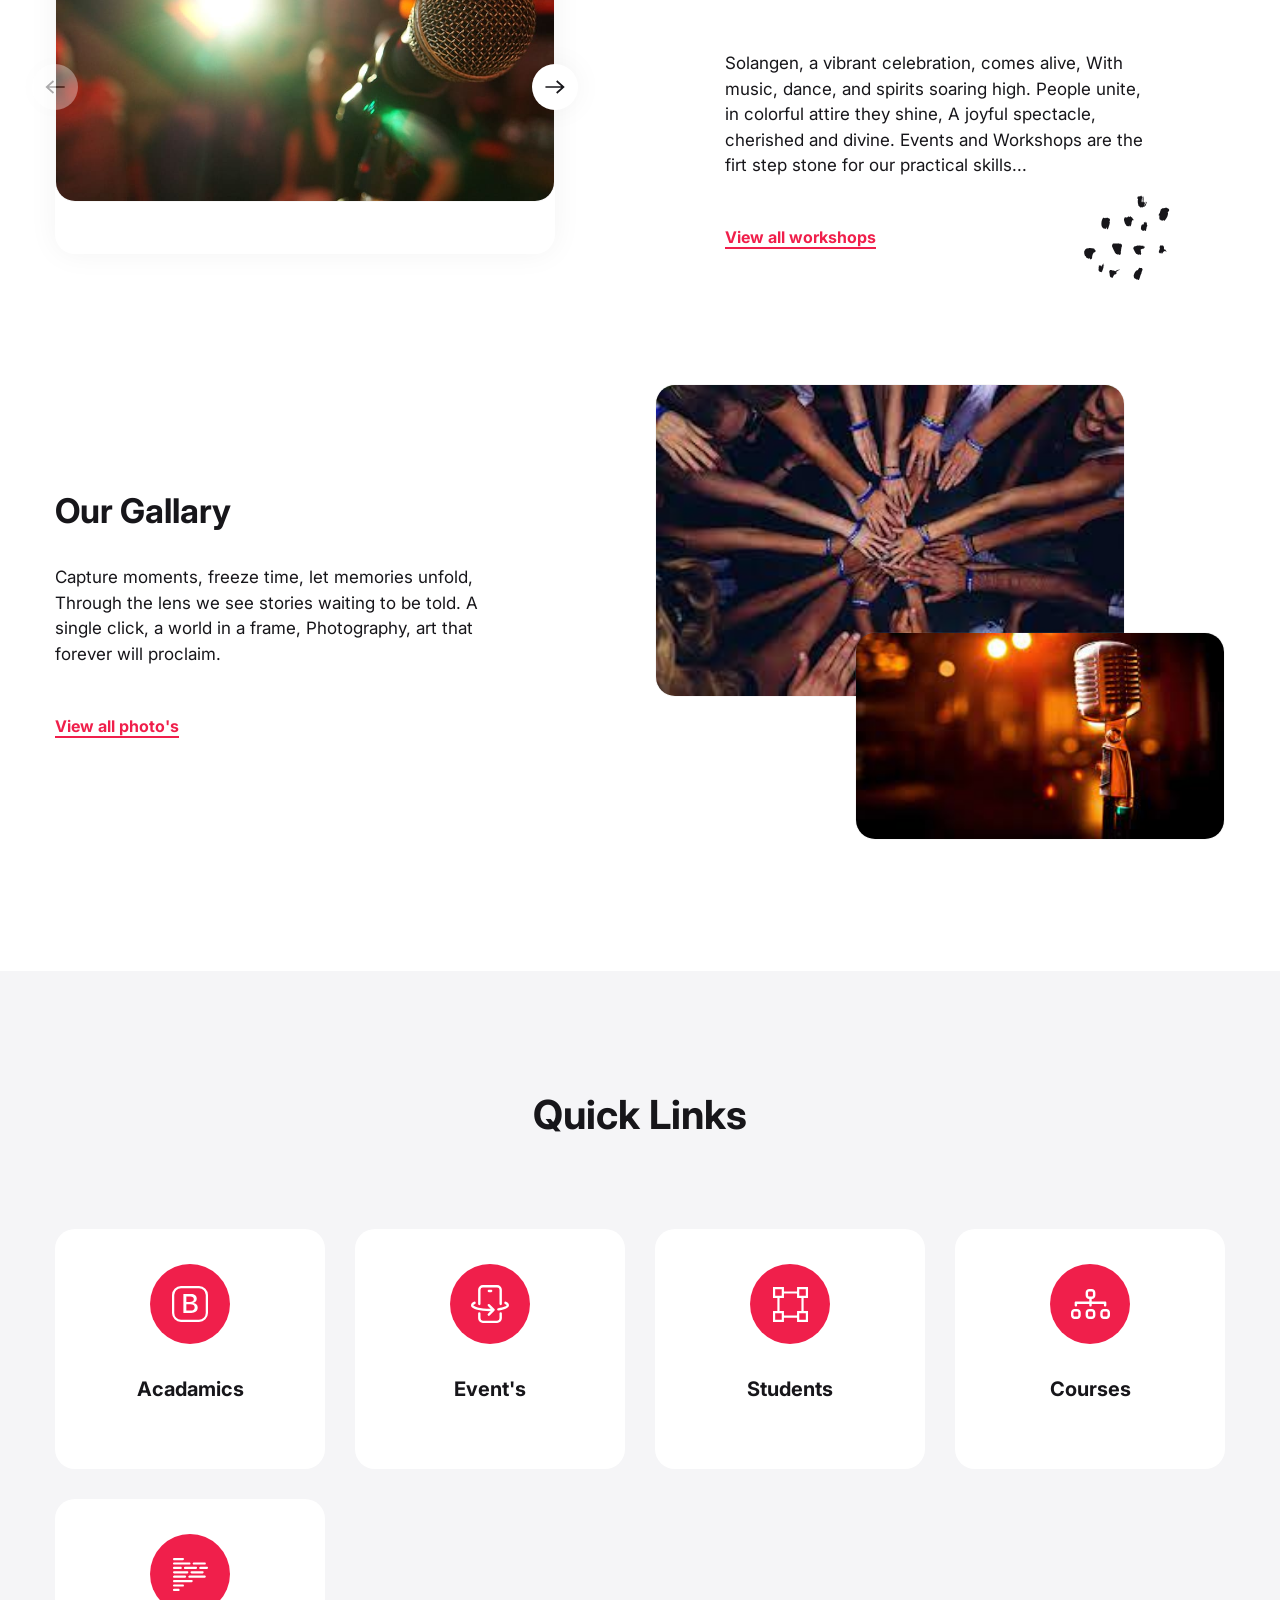
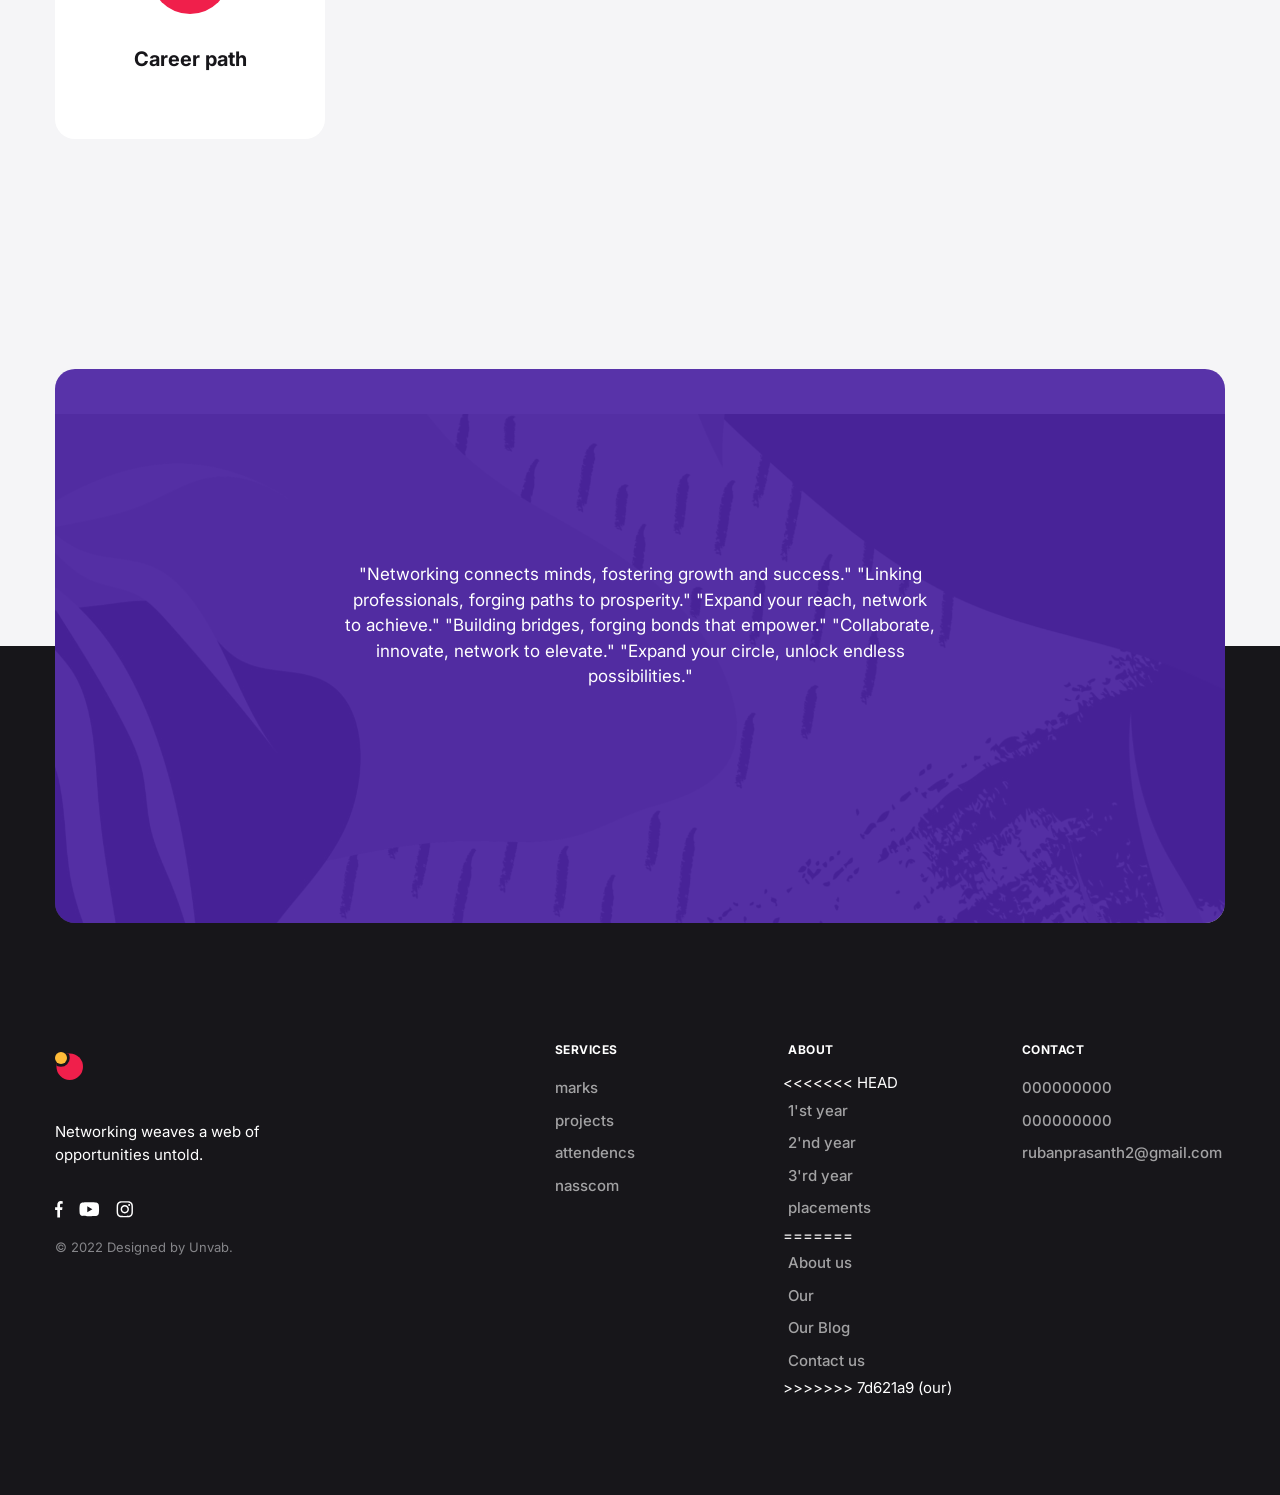
==== commit a2ec03b5: "update" ====
--- a/index.html
+++ b/index.html
@@ -47,7 +47,7 @@
                     </div>
                 </li>
                 <li class="nav-item navbar-dropdown"><a class="nav-link" href="about-us.html"><span>Students</span></a></li>
-                <li class="nav-item navbar-dropdown"><a class="nav-link" href="projects-01.html"><span>Events</span></a>
+                <li class="nav-item navbar-dropdown"><a class="nav-link" href="./Events.html"><span>Events</span></a>
                     <div class="navbar-collapse-menu collapse" id="navbarCollapsePages">
                         <ul class="nav navbar-nav">
                             <li class="nav-item"><a class="nav-link" href="about-us.html"><span>Registration</span></a></li>
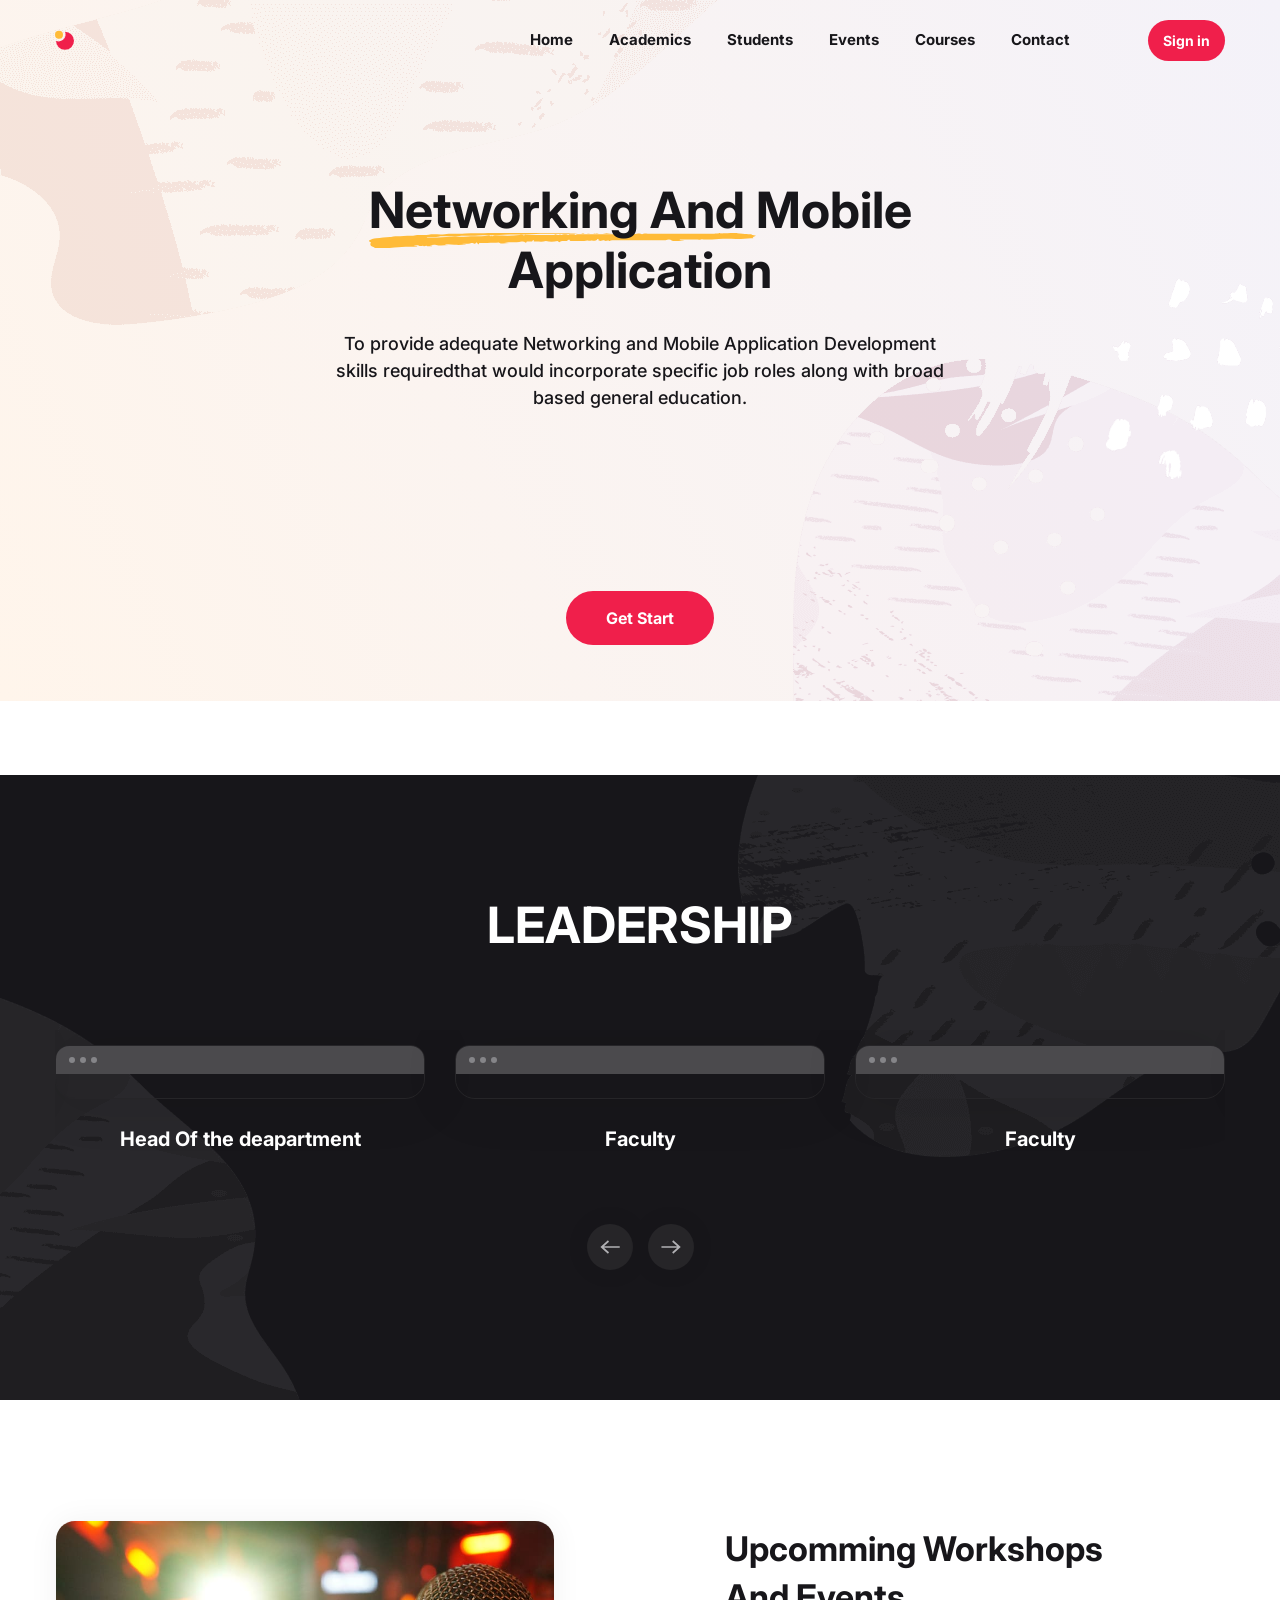
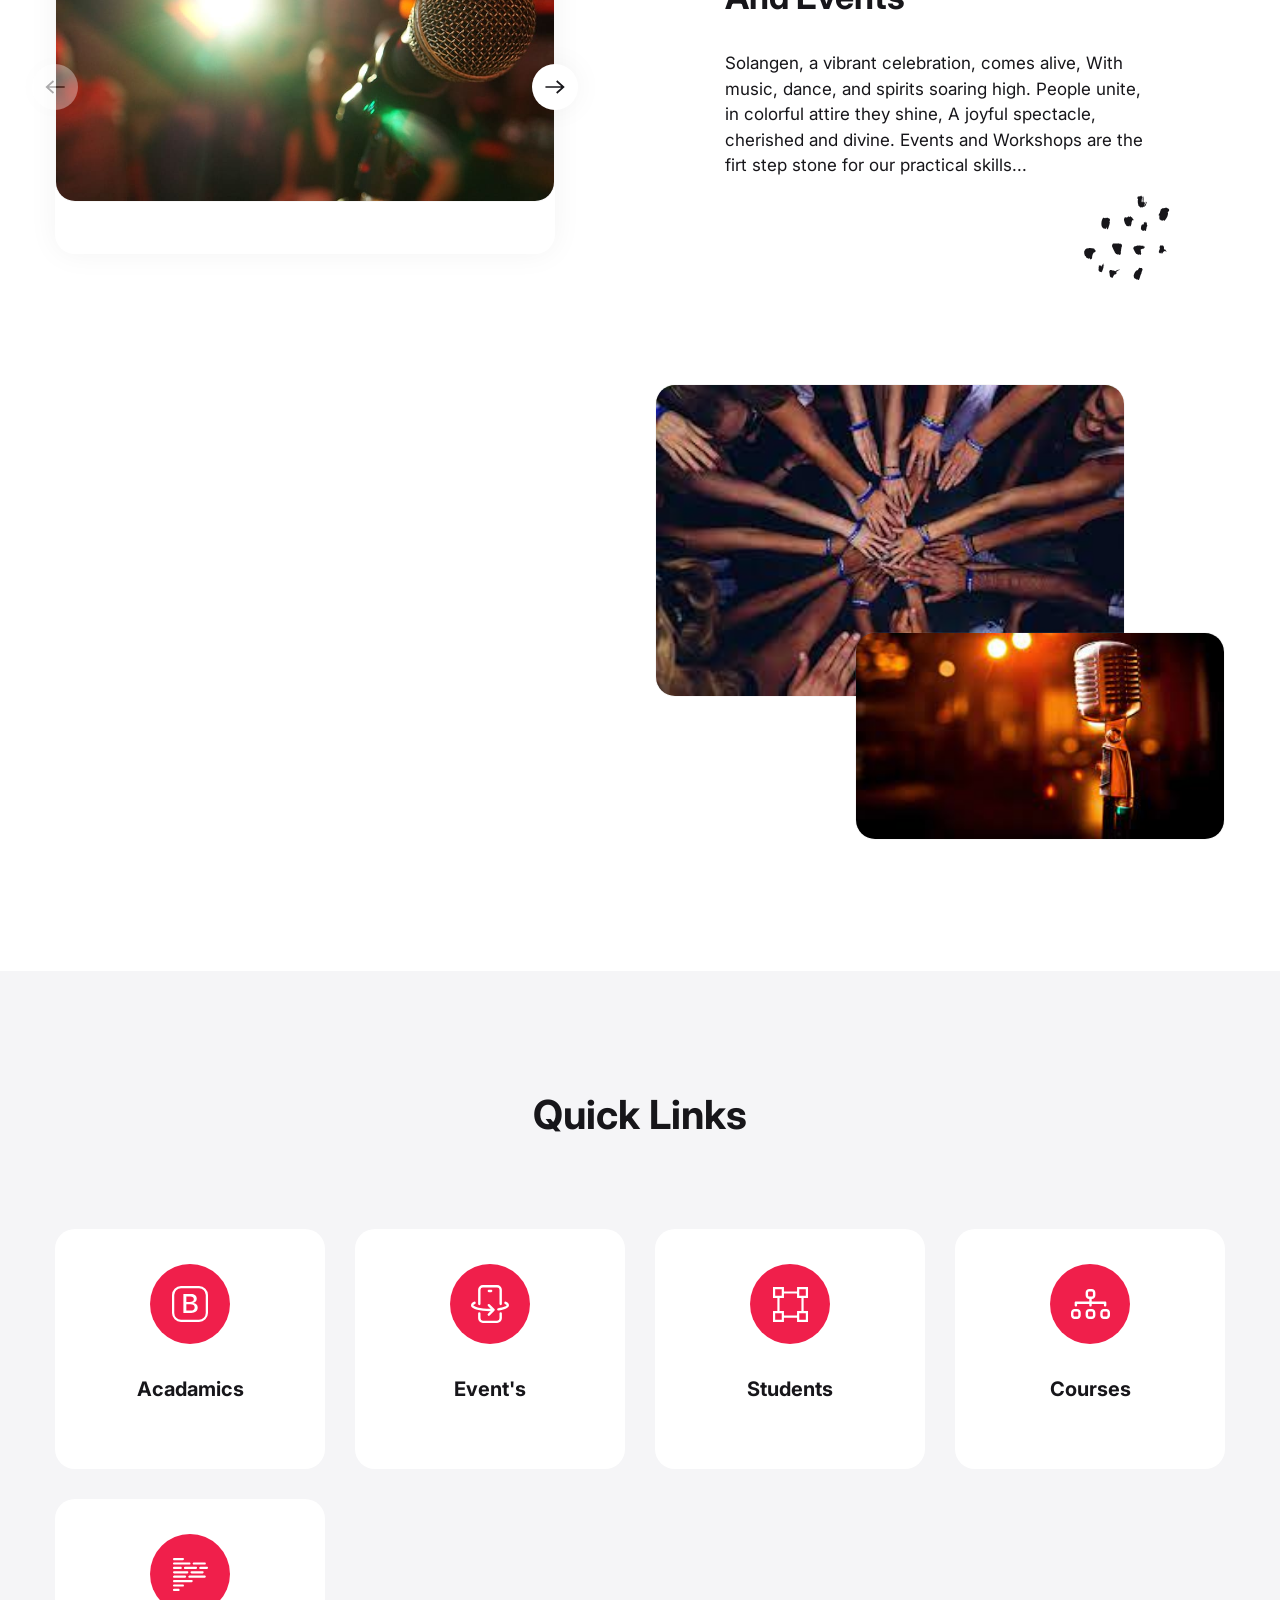
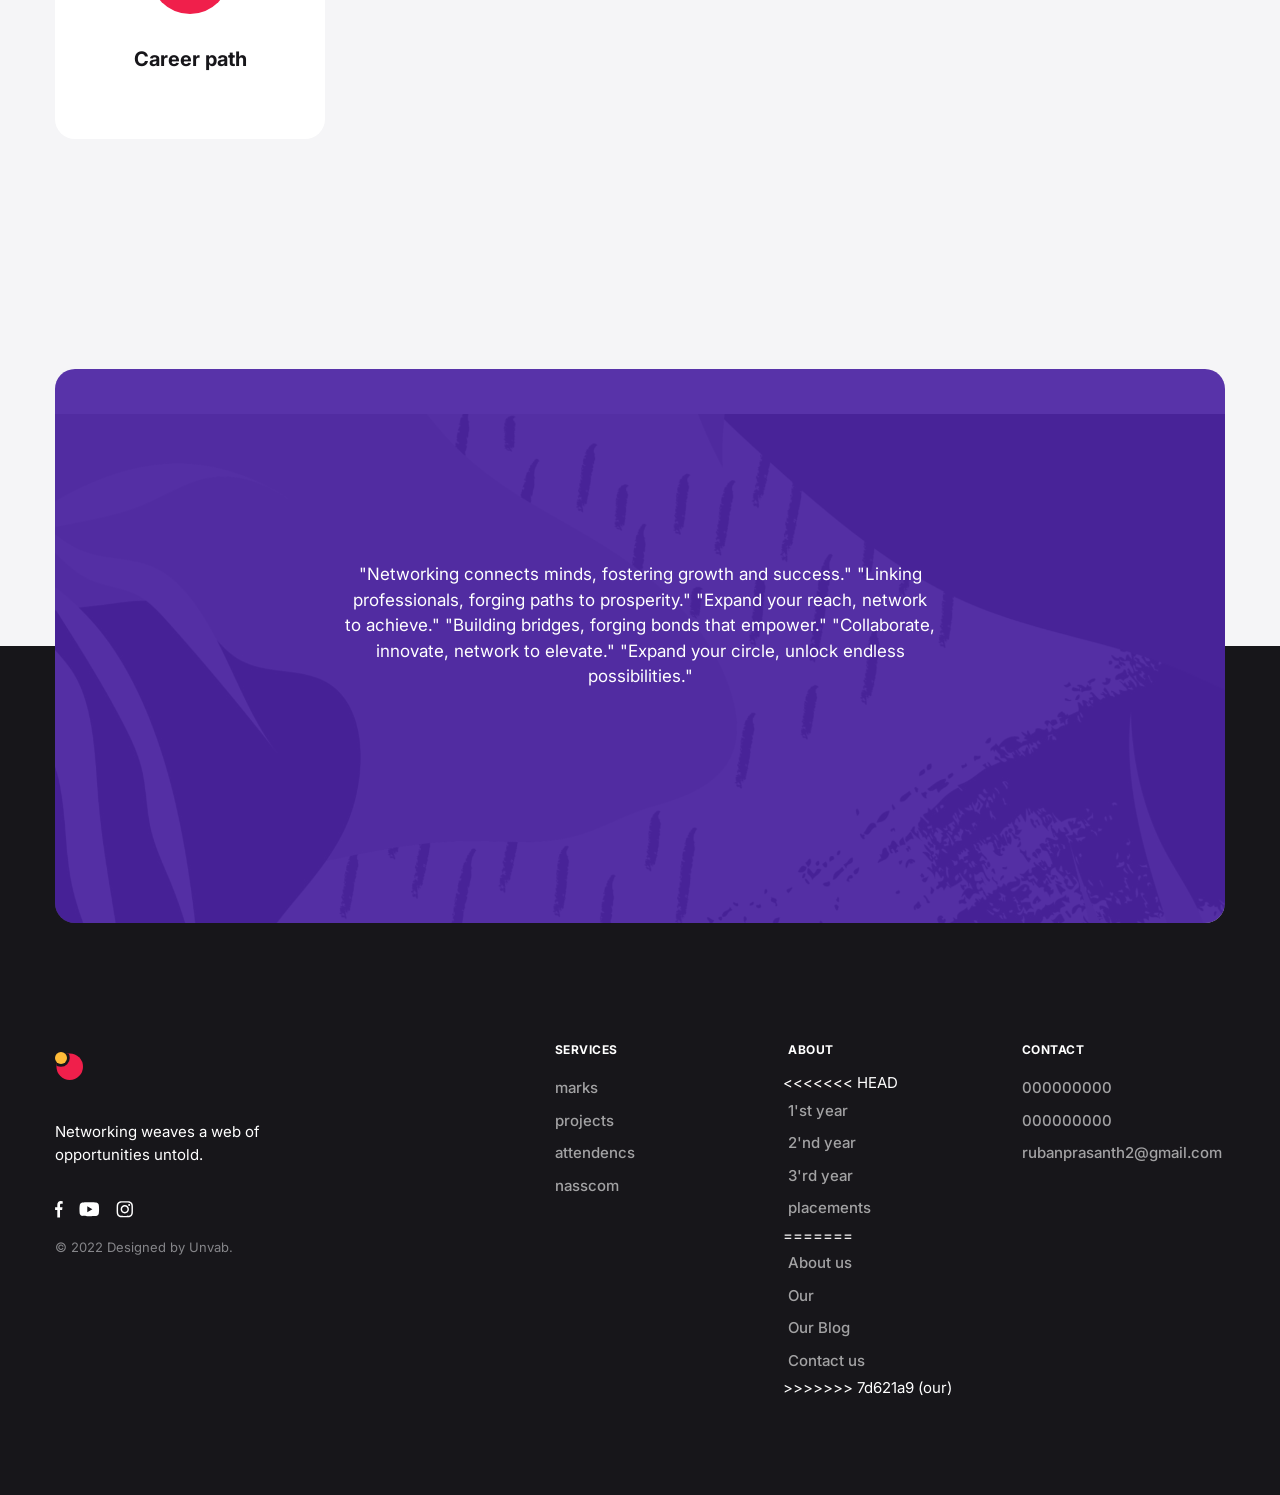
==== commit a3560a4d: "update" ====
--- a/index.html
+++ b/index.html
@@ -47,11 +47,11 @@
                     </div>
                 </li>
                 <li class="nav-item navbar-dropdown"><a class="nav-link" href="about-us.html"><span>Students</span></a></li>
-                <li class="nav-item navbar-dropdown"><a class="nav-link" href="./Events.html"><span>Events</span></a>
+                <li class="nav-item navbar-dropdown"><a class="nav-link" href="#"><span>Events</span></a>
                     <div class="navbar-collapse-menu collapse" id="navbarCollapsePages">
                         <ul class="nav navbar-nav">
-                            <li class="nav-item"><a class="nav-link" href="about-us.html"><span>Registration</span></a></li>
-                            <li class="nav-item"><a class="nav-link" href="about-me.html"><span>Archeived Events</span></a></li>
+                            <li class="nav-item"><a class="nav-link" href="./Events.html"><span>Registration</span></a></li>
+                            <li class="nav-item"><a class="nav-link" href="./Events.html"><span>Archeived Events</span></a></li>
                         </ul>
                     </div>
               </li>
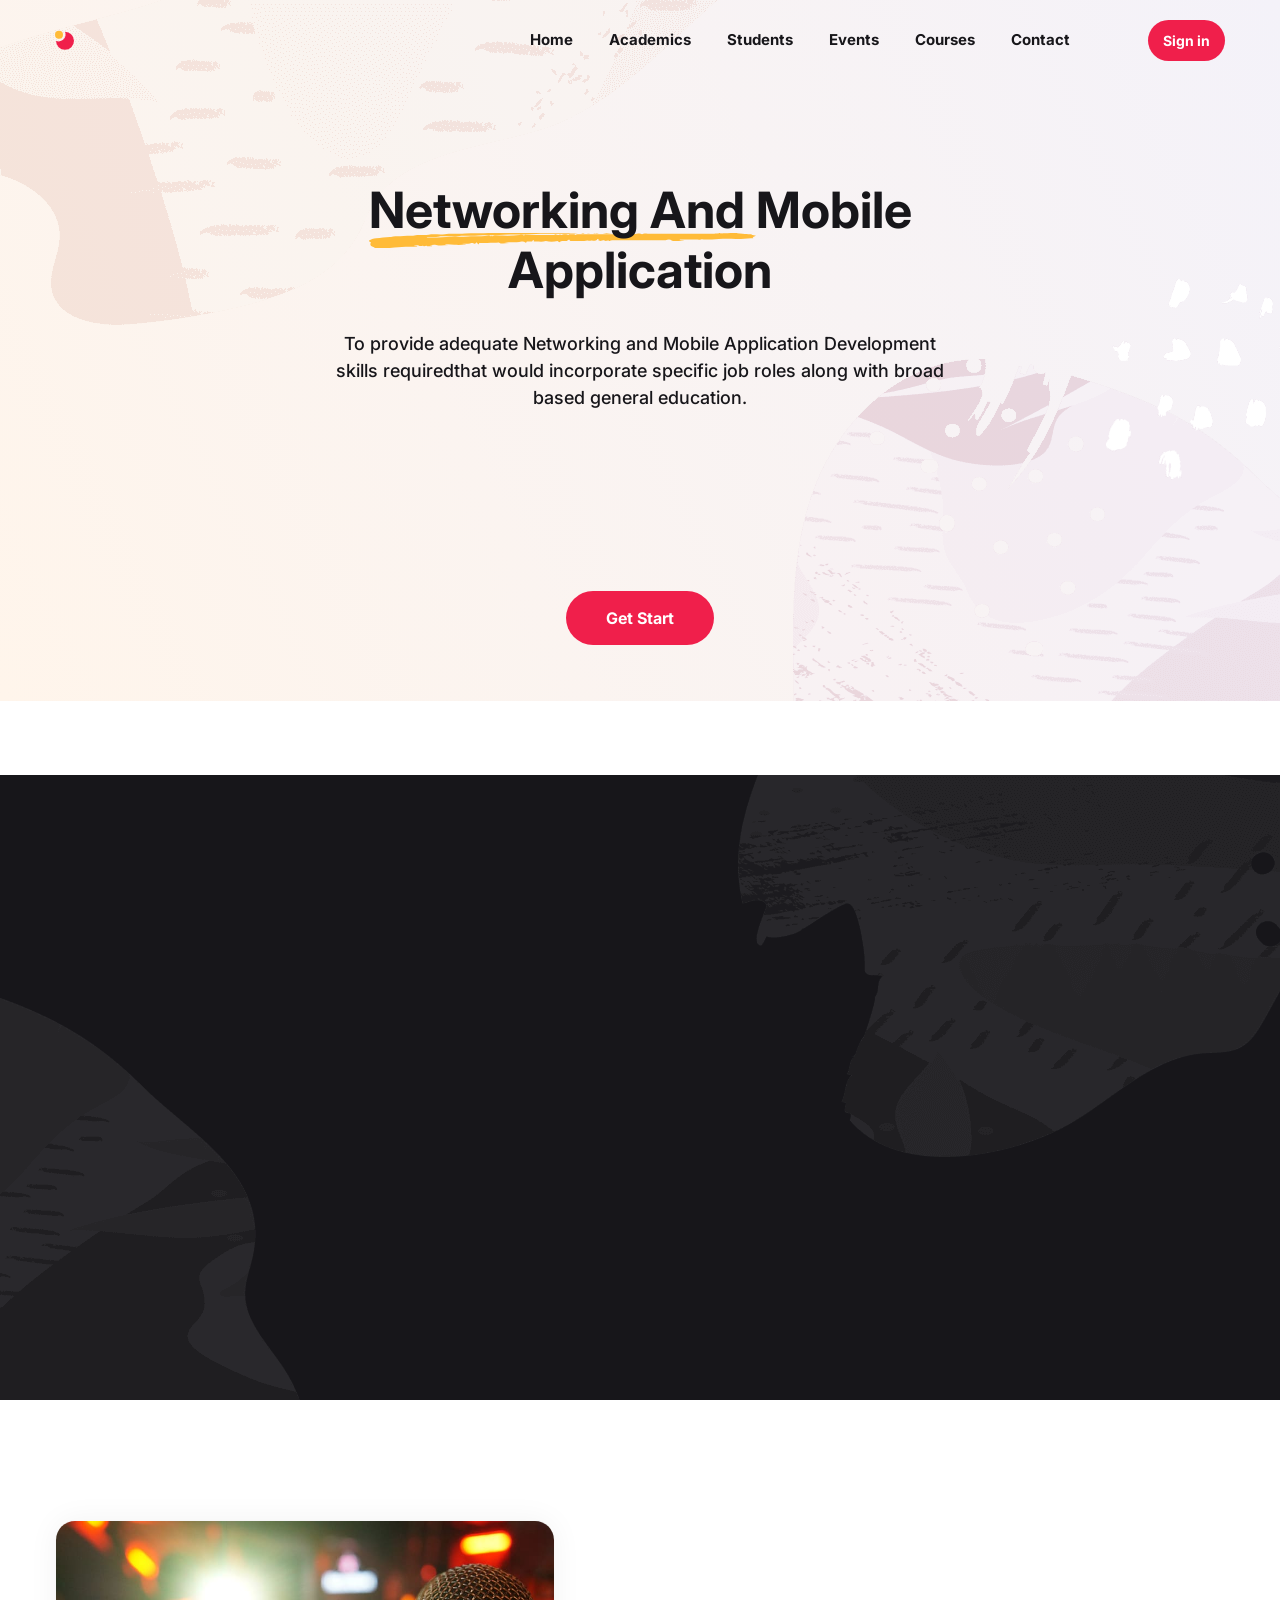
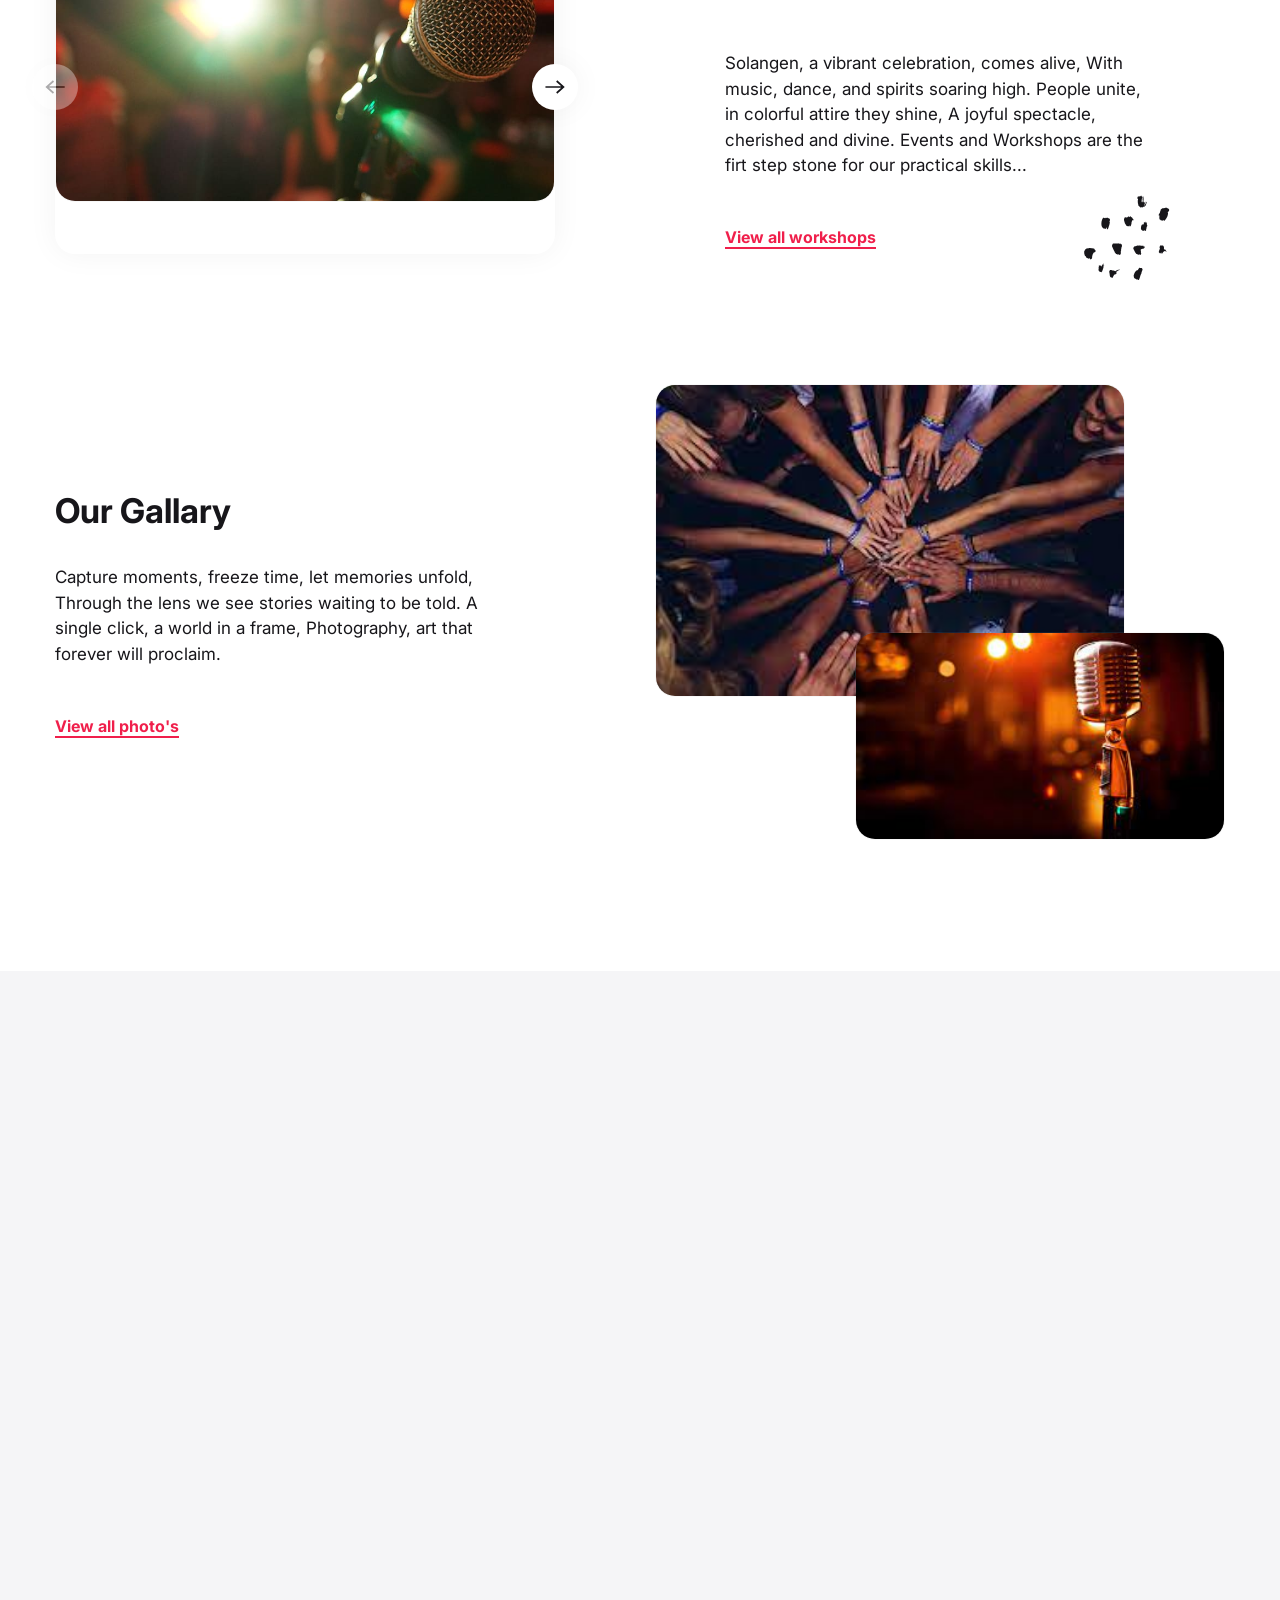
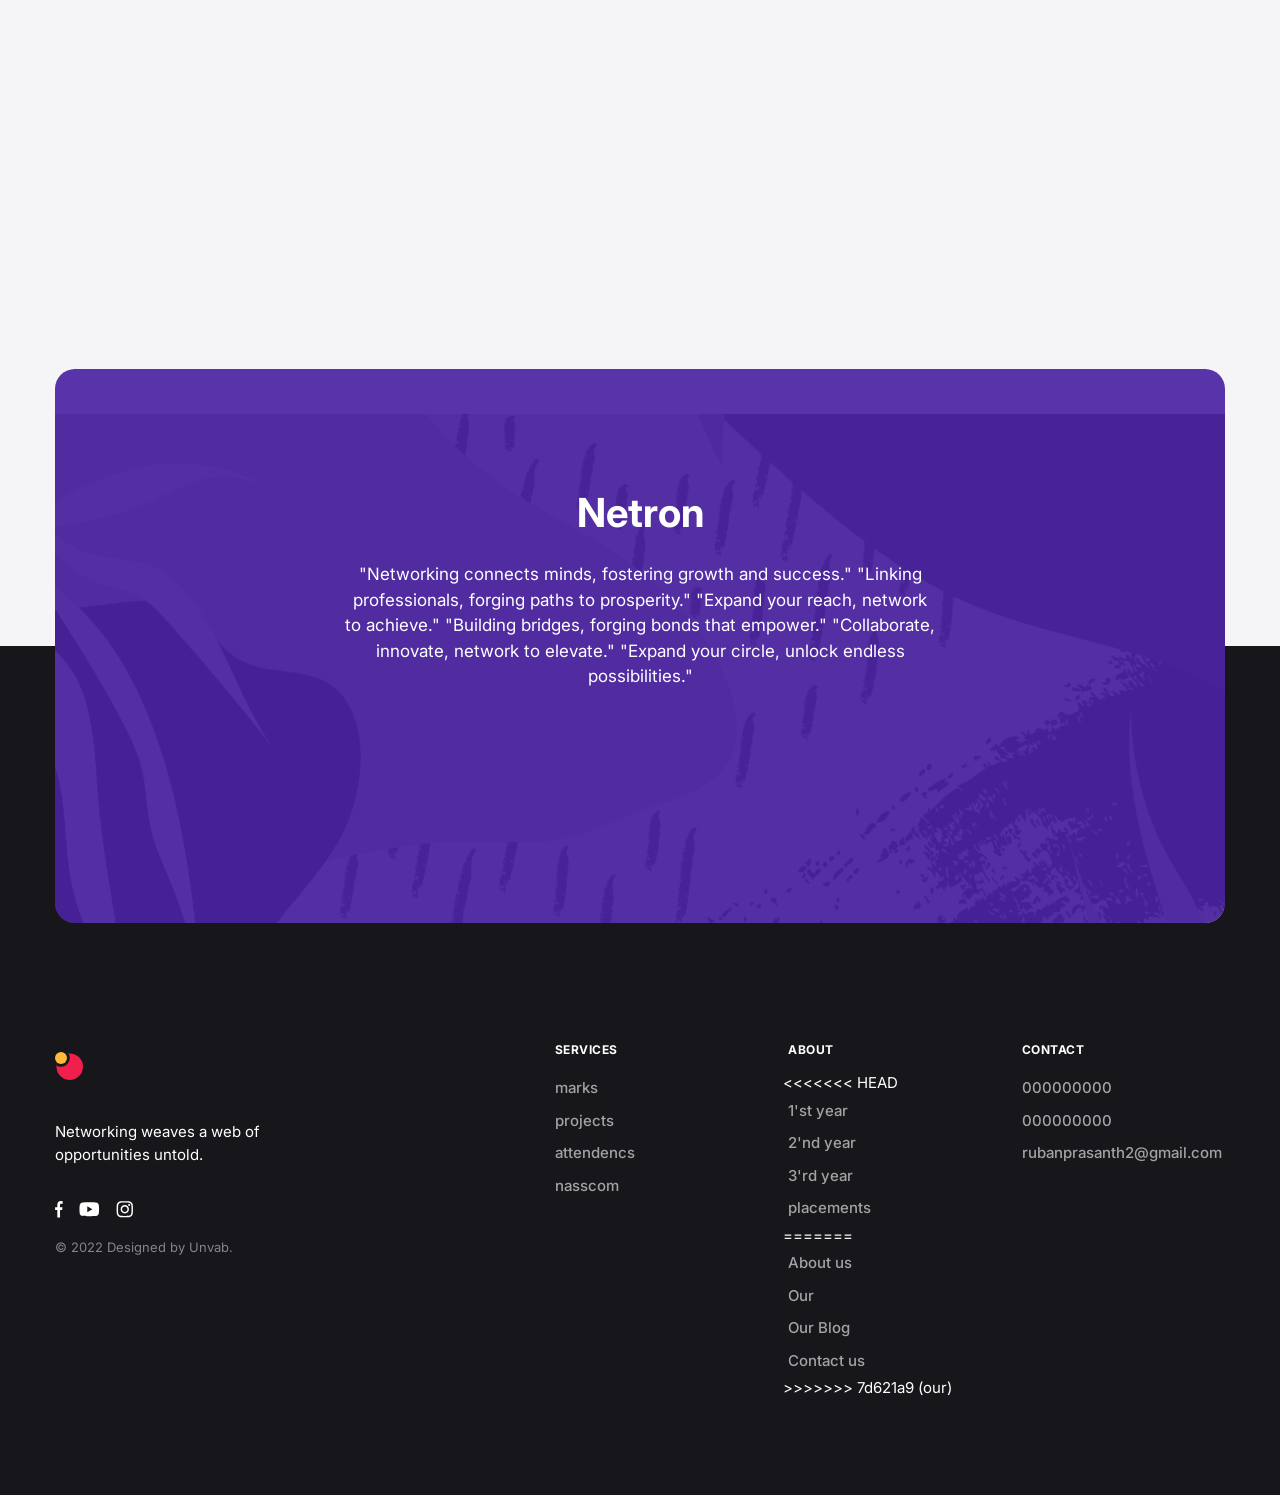
==== commit cd97c1b0: "upadte" ====
--- a/index.html
+++ b/index.html
@@ -47,11 +47,11 @@
                     </div>
                 </li>
                 <li class="nav-item navbar-dropdown"><a class="nav-link" href="about-us.html"><span>Students</span></a></li>
-                <li class="nav-item navbar-dropdown"><a class="nav-link" href="#"><span>Events</span></a>
+                <li class="nav-item navbar-dropdown"><a class="nav-link" href="./"><span>Events</span></a>
                     <div class="navbar-collapse-menu collapse" id="navbarCollapsePages">
                         <ul class="nav navbar-nav">
-                            <li class="nav-item"><a class="nav-link" href="./Events.html"><span>Registration</span></a></li>
-                            <li class="nav-item"><a class="nav-link" href="./Events.html"><span>Archeived Events</span></a></li>
+                            <li class="nav-item"><a class="nav-link" href="about-us.html"><span>Registration</span></a></li>
+                            <li class="nav-item"><a class="nav-link" href="about-me.html"><span>Archeived Events</span></a></li>
                         </ul>
                     </div>
               </li>
